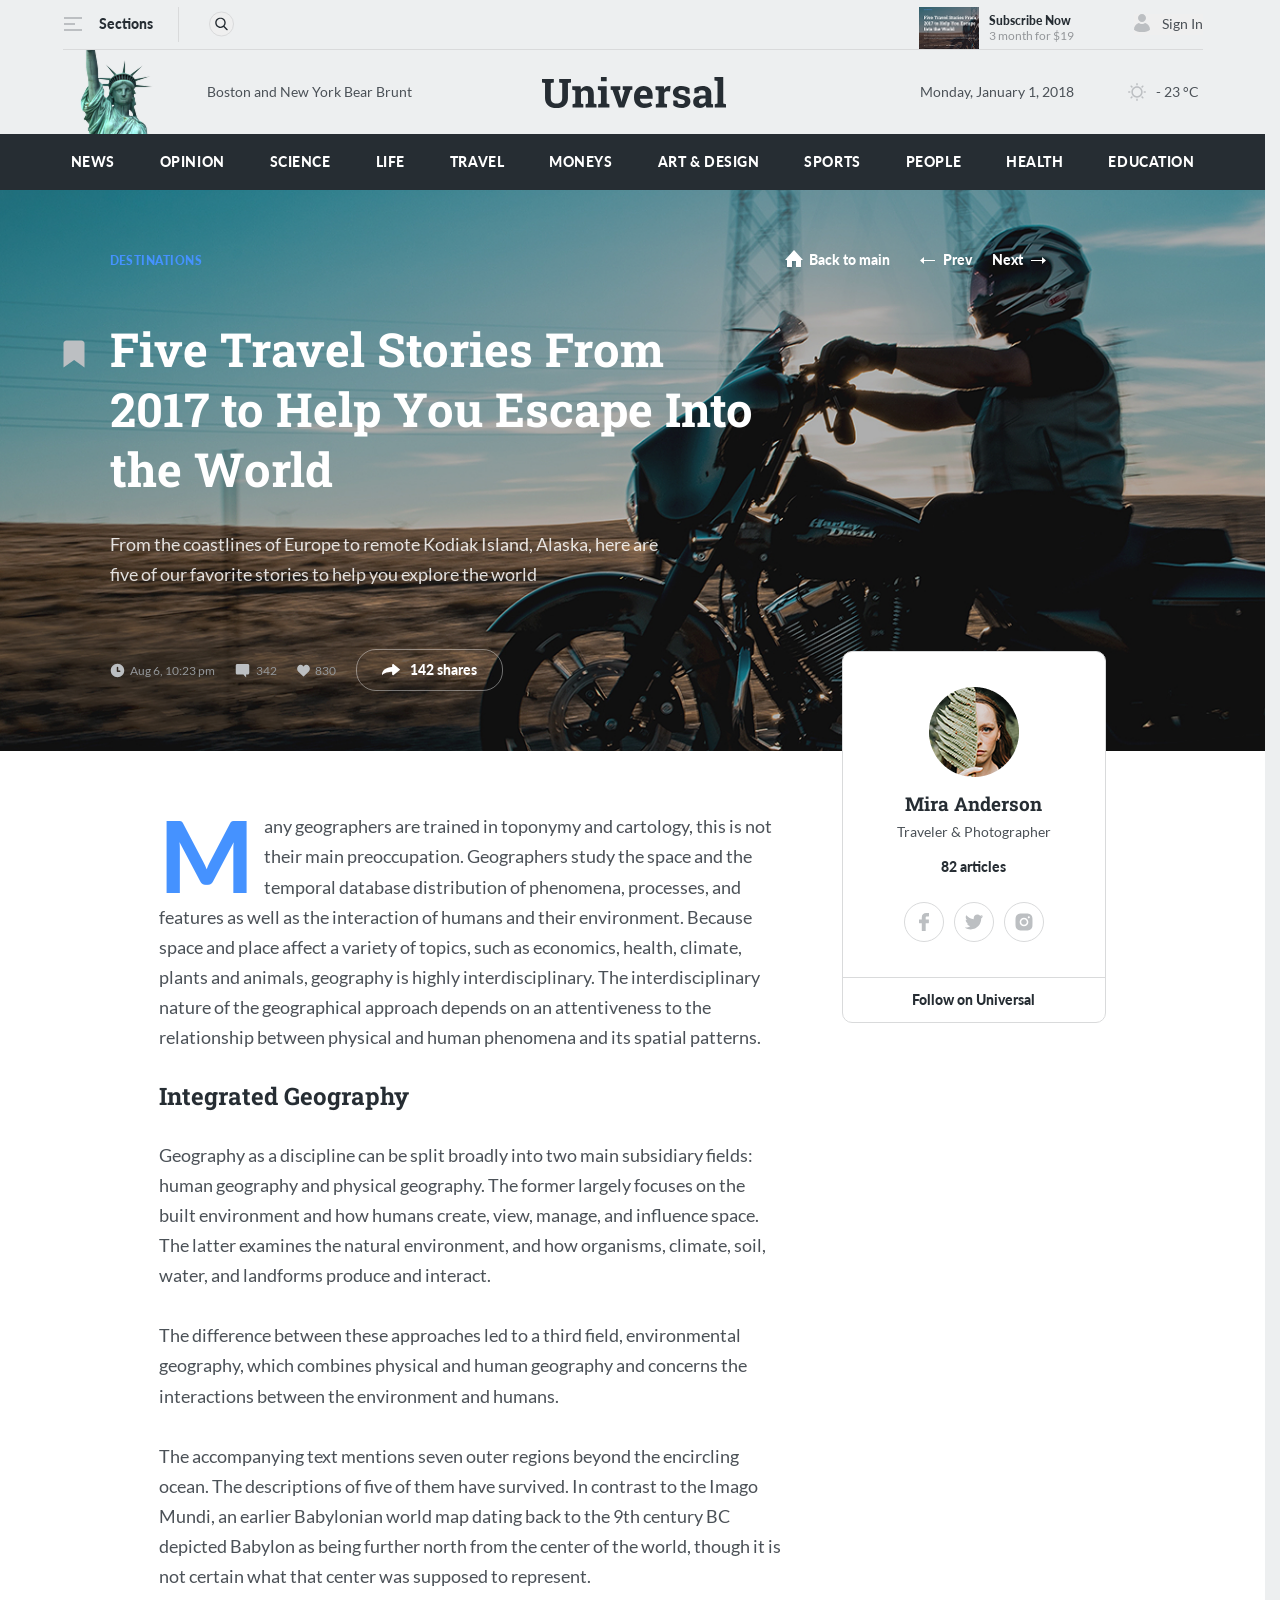
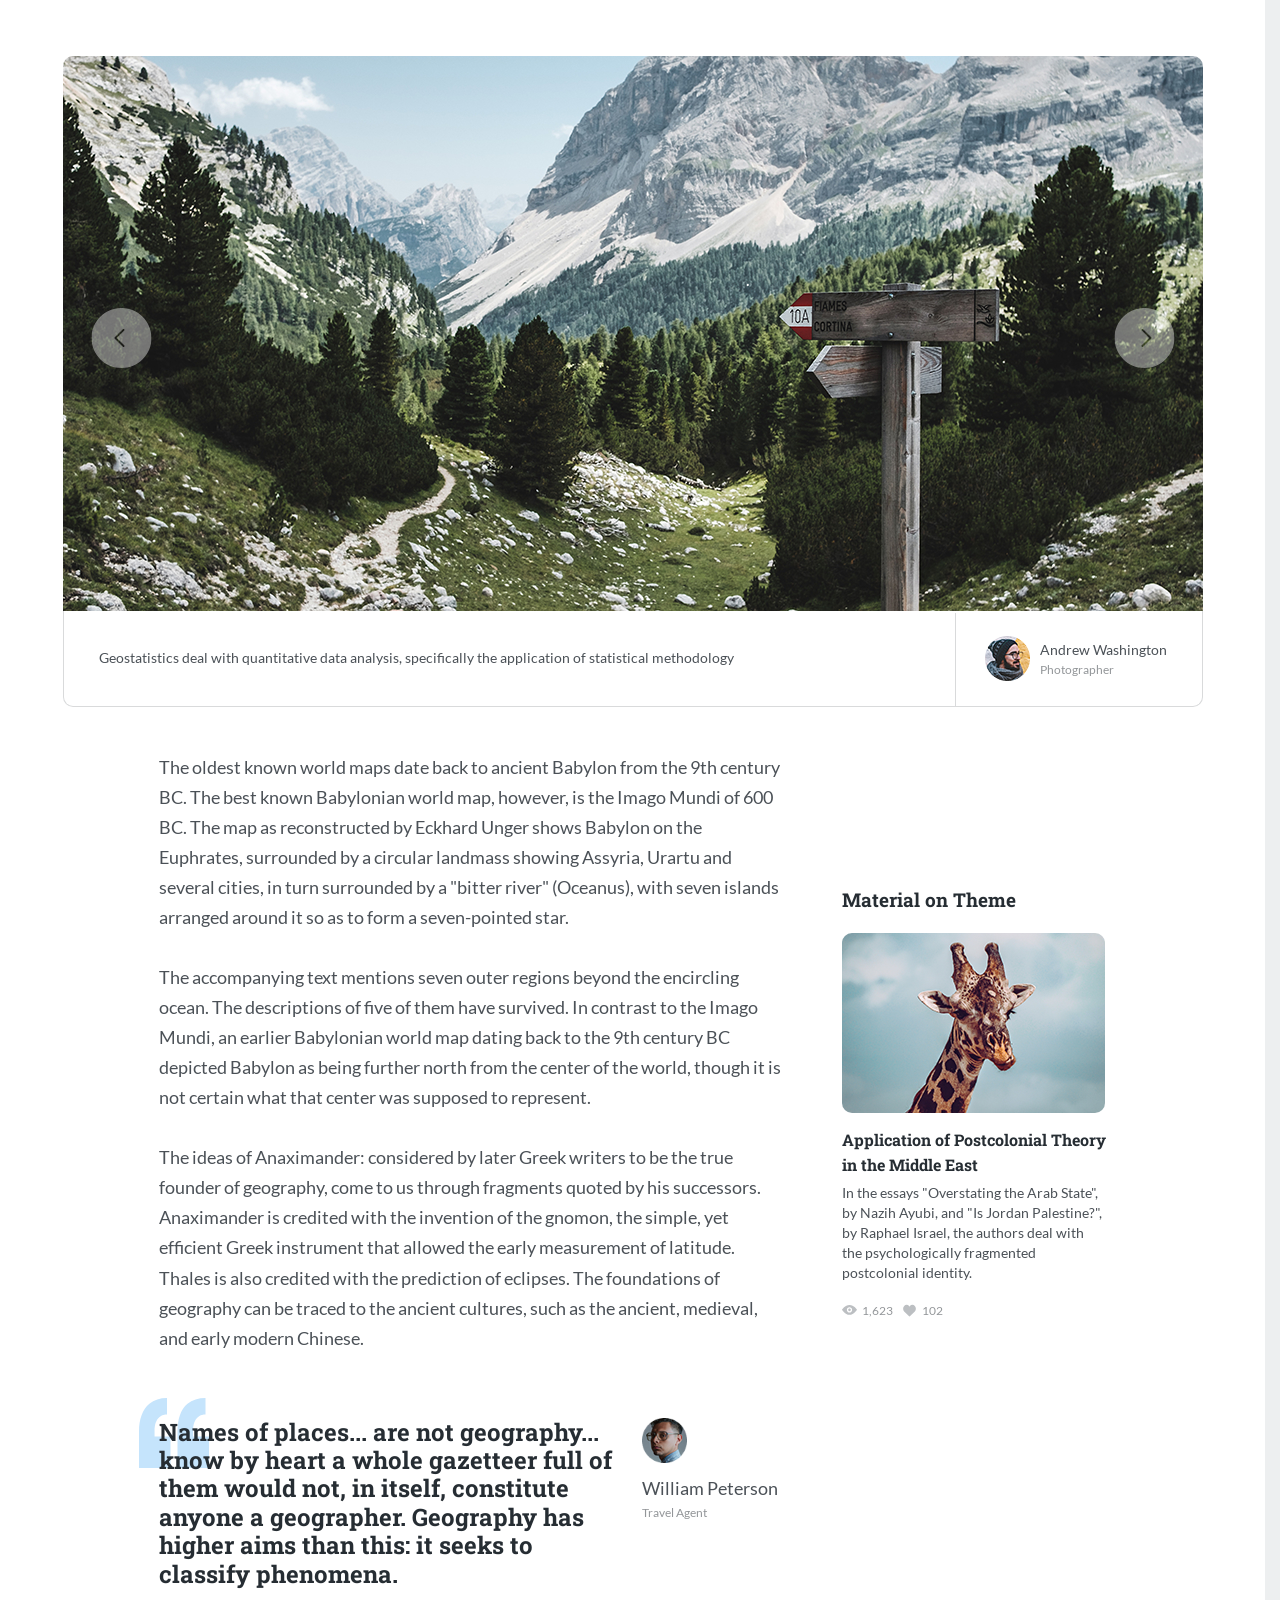
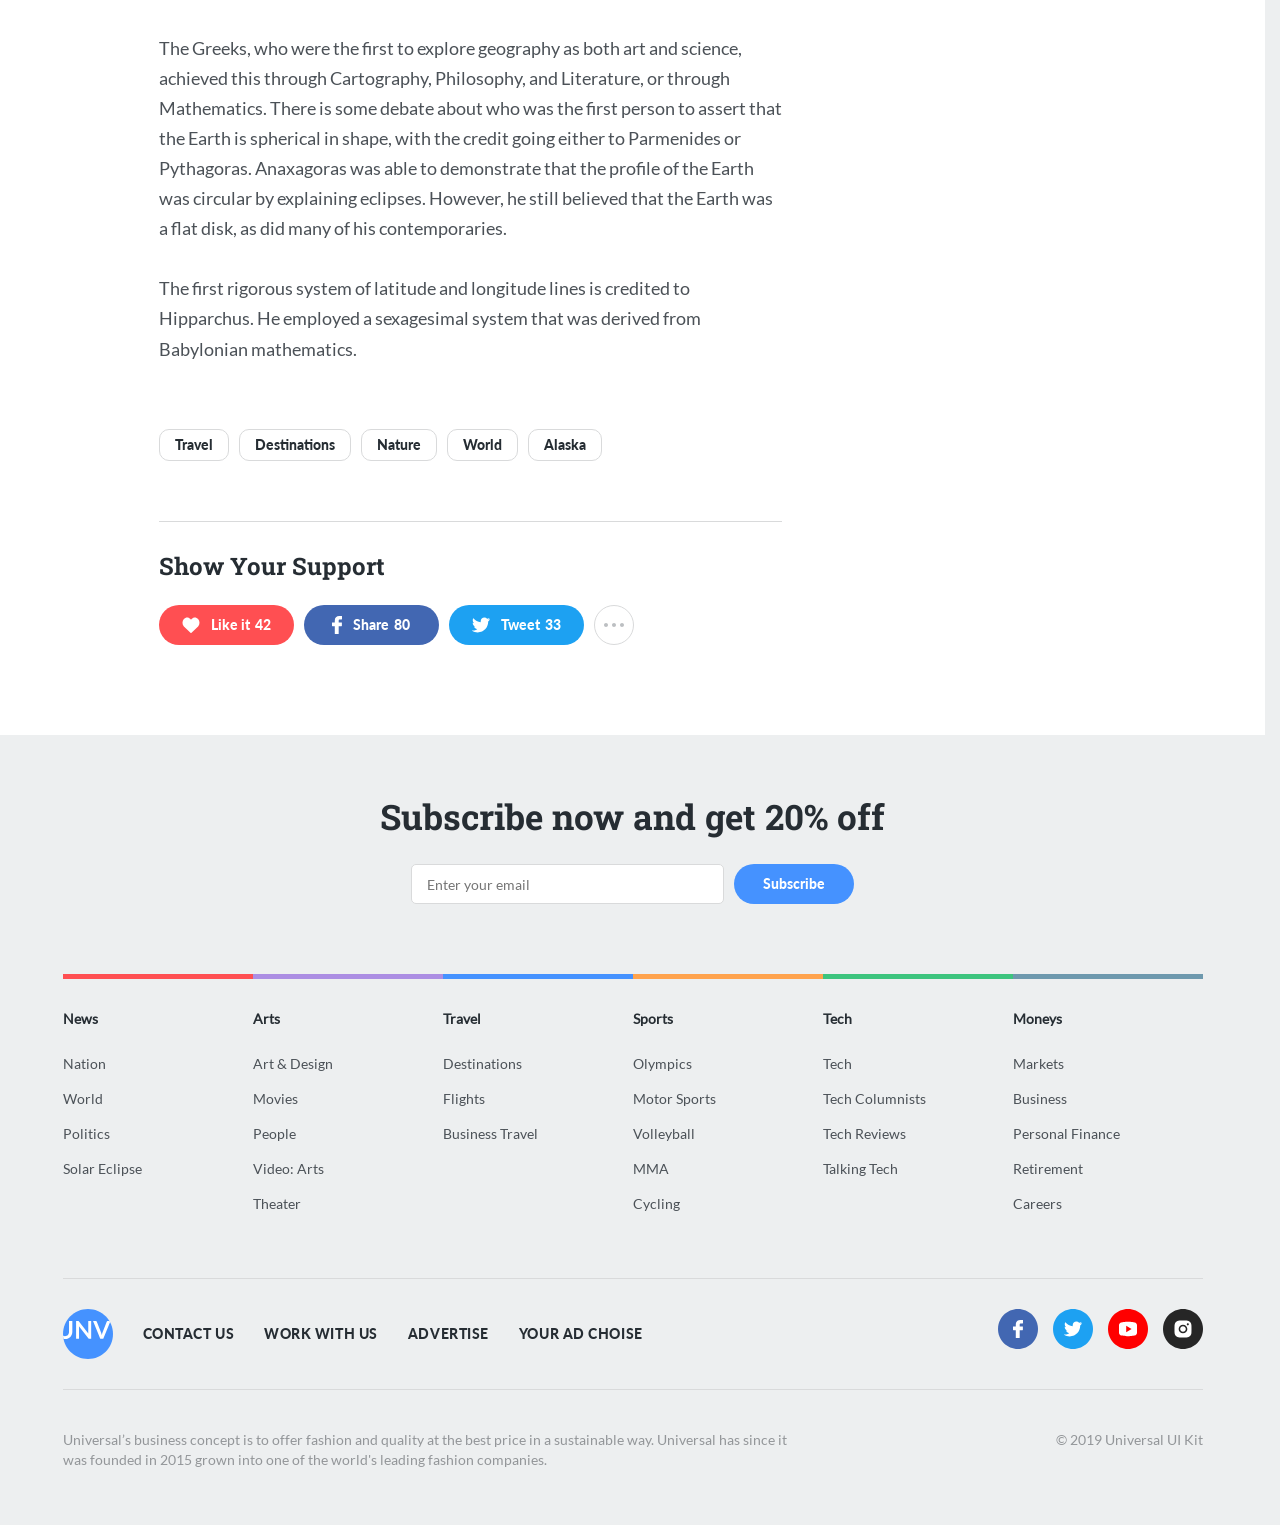
==== travel.html @ 687b6155 "SCSS development of the feature/travel-articles section" ====
<!DOCTYPE html>
<html lang="en">
<head>
    <meta charset="UTF-8">
    <meta name="viewport" content="width=device-width, initial-scale=1.0">
    <meta http-equiv="X-UA-Compatible" content="ie=edge">
    <title>Universal | Travel</title>
    <link rel="stylesheet" href="./css/main.css">
    <link rel="stylesheet" href="https://cdn.jsdelivr.net/npm/swiper@11/swiper-bundle.min.css"/>
    <script src="/js/main.js" type="module" defer></script>
    <script src="https://cdn.jsdelivr.net/npm/swiper@11/swiper-bundle.min.js"></script>
</head>
<body>
    <header class="header" data-js-header>
        <div class="header__inner container">
            <div class="header__top header-top">
                <div class="header-top__navigation">
                    <div class="header-top__overlay" data-js-header-overlay>
                        <nav class="header-top__menu">
                            <ul class="header-top__menu-list">
                                <li class="header-top__menu-item">
                                    <a class="header-top__menu-link" href="/">
                                        Пункт меню №1
                                    </a>
                                </li>
                                <li class="header-top__menu-item">
                                    <a class="header-top__menu-link" href="/">
                                        Пункт меню №2
                                    </a>
                                </li>
                                <li class="header-top__menu-item">
                                    <a class="header-top__menu-link" href="/">
                                        Пункт меню №3
                                    </a>
                                </li>
                                <li class="header-top__menu-item">
                                    <a class="header-top__menu-link" href="/">
                                        Пункт меню №4
                                    </a>
                                </li>
                            </ul>
                        </nav>
                    </div>
                    <div class="header-top__burger-button-box">
                        <div class="header-top__burger-button burger-button" type="button" aria-label="Open menu" title="Open menu" data-js-header-burger-button>
                            <span class="burger-button__line"></span>
                            <span class="burger-button__line"></span>
                            <span class="burger-button__line"></span>
                        </div>
                        <span class="header-top__burger-button-text">Sections</span>
                    </div>
                    <form class="header-top__form form-search">
                        <div class="form-search__body">
                            <button class="form-search__button" type="submit" aria-label="Open search" title="Open search">
                                <svg width="18" height="18" viewBox="0 0 18 18" fill="none" xmlns="http://www.w3.org/2000/svg">
                                    <path fill-rule="evenodd" clip-rule="evenodd" d="M17.4354 16.3951L13.146 11.9395C14.2489 10.6301 14.8532 8.98262 14.8532 7.26749C14.8532 3.26026 11.5888 0 7.57659 0C3.56433 0 0.299988 3.26026 0.299988 7.26749C0.299988 11.2747 3.56433 14.535 7.57659 14.535C9.08284 14.535 10.5182 14.0812 11.7454 13.2199L16.0674 17.7093C16.2481 17.8967 16.4911 18 16.7514 18C16.9979 18 17.2317 17.9062 17.4092 17.7355C17.7863 17.3731 17.7983 16.7721 17.4354 16.3951ZM7.57659 1.89587C10.5423 1.89587 12.9549 4.30552 12.9549 7.26749C12.9549 10.2295 10.5423 12.6391 7.57659 12.6391C4.6109 12.6391 2.19823 10.2295 2.19823 7.26749C2.19823 4.30552 4.6109 1.89587 7.57659 1.89587Z" fill="#BCBFC2"/>
                                </svg>
                            </button>
                            <div class="form-search__cell">
                                <label class="form-search__label visually-hidden" for="search">Search</label>
                                <input class="form-search__input" id="search" type="text" placeholder="Search">
                            </div>
                        </div>
                    </form>
                </div>
                <div class="header-top__entry">
                    <a class="header-top__stories-link stories-link" href="/">
                        <img 
                            class="stories-link__image" 
                            src="/img/header/header-bg-mini.jpg" 
                            alt="Five Travel Stories From 2017 to Help You Escape Into the World"
                            width="60" height="41"
                            loading="lazy"
                        >
                        <div class="stories-link__text">
                            <p class="stories-link__subscribe">Subscribe Now</p>
                            <p class="stories-link__price">3 month for $19</p>
                        </div>
                    </a>
                    <button class="header-top__login" type="button">
                        <svg width="16" height="18" viewBox="0 0 16 18" fill="none" xmlns="http://www.w3.org/2000/svg">
                            <path fill-rule="evenodd" clip-rule="evenodd" d="M16 15.6316C14.3675 17.2105 11.7008 18 8 18C4.29917 18 1.63251 17.2105 0 15.6316C0 12.3481 1.90591 9.98316 4.70588 9C5.60059 9.41686 6.59455 10 8 10C9.40545 10 10.3311 9.39256 11.2941 9C14.0575 9.99655 16 12.3748 16 15.6316ZM8 8C5.79086 8 4 6.20914 4 4C4 1.79086 5.79086 0 8 0C10.2091 0 12 1.79086 12 4C12 6.20914 10.2091 8 8 8Z" fill="#BCBFC2"/>
                        </svg>
                        Sign In
                    </button>
                </div>
            </div>
            <div class="header__bottom header-bottom" data-js-header-bottom>
                <img class="header-bottom__image" src="/img/header/header-bg-bottom.jpg" alt="Statue of Liberty" width="100" height="84" loading="lazy">
                <div class="header-bottom__logo">
                    <p class="header-bottom__logo-text">Boston and New York Bear Brunt</p>
                    <svg width="184" height="31" viewBox="0 0 184 31" fill="none" xmlns="http://www.w3.org/2000/svg">
                        <path d="M11.8311 2.03922V5.4902L8.77031 6.07843V20.9804C8.77031 22.8627 9.2739 24.2745 10.2811 25.2157C11.3013 26.1438 12.6944 26.6078 14.4602 26.6078C16.2522 26.6078 17.6583 26.1438 18.6786 25.2157C19.6989 24.2876 20.209 22.8758 20.209 20.9804V6.07843L17.1678 5.4902V2.03922H28.9989V5.4902L25.9382 6.07843V20.9804C25.9382 24.183 24.8787 26.6536 22.7597 28.3922C20.6537 30.1307 17.8873 31 14.4602 31C11.0463 31 8.28634 30.1307 6.18042 28.3922C4.08758 26.6536 3.04116 24.183 3.04116 20.9804V6.07843L0 5.4902V2.03922H11.8311Z" fill="#262D33"/>
                        <path d="M30.5293 27.1569L33.2762 26.5686V13.4118L30.235 12.8235V9.37255H38.6129L38.868 12.4118C39.5743 11.3268 40.4442 10.4837 41.4775 9.88235C42.5108 9.28105 43.6684 8.98039 44.9503 8.98039C47.0955 8.98039 48.7697 9.65359 49.9731 11C51.1765 12.3464 51.7782 14.4575 51.7782 17.3333V26.5686L54.5251 27.1569V30.5882H43.5769V27.1569L46.0294 26.5686V17.3529C46.0294 15.9281 45.7417 14.9216 45.1661 14.3333C44.5906 13.732 43.7208 13.4314 42.5566 13.4314C41.798 13.4314 41.1178 13.5882 40.5161 13.902C39.9144 14.2026 39.4108 14.634 39.0053 15.1961V26.5686L41.3205 27.1569V30.5882H30.5293V27.1569Z" fill="#262D33"/>
                        <path d="M56.1732 27.1569L58.9396 26.5686V13.4118L55.8789 12.8235V9.37255H64.6688V26.5686L67.4157 27.1569V30.5882H56.1732V27.1569ZM64.6688 4.29412H58.9396V0H64.6688V4.29412Z" fill="#262D33"/>
                        <path d="M78.305 12.8235L76.3037 13.1961L79.1094 22.6863L79.4822 24.6863H79.5999L80.0119 22.6863L82.7784 13.2157L80.7379 12.8235V9.37255H90.3715V12.8235L88.5272 13.1176L82.2683 30.5882H76.7942L70.5157 13.1176L68.6714 12.8235V9.37255H78.305V12.8235Z" fill="#262D33"/>
                        <path d="M102.105 31C99.0437 31 96.5977 30.0196 94.7665 28.0588C92.9352 26.098 92.0196 23.6078 92.0196 20.5882V19.8039C92.0196 16.6536 92.8829 14.0588 94.6095 12.0196C96.3492 9.98039 98.6775 8.96732 101.594 8.98039C104.459 8.98039 106.683 9.84314 108.265 11.5686C109.848 13.2941 110.639 15.6275 110.639 18.5686V21.6863H97.9646L97.9254 21.8039C98.03 23.2026 98.4944 24.3529 99.3184 25.2549C100.156 26.1569 101.287 26.6078 102.713 26.6078C103.982 26.6078 105.034 26.4837 105.872 26.2353C106.709 25.9739 107.624 25.5686 108.618 25.0196L110.168 28.549C109.292 29.2418 108.154 29.8235 106.755 30.2941C105.368 30.7647 103.818 31 102.105 31ZM101.594 13.3922C100.535 13.3922 99.6977 13.7974 99.083 14.6078C98.4682 15.4183 98.0889 16.4837 97.945 17.8039L98.0038 17.902H105.028V17.3922C105.028 16.1765 104.74 15.2092 104.165 14.4902C103.602 13.7582 102.745 13.3922 101.594 13.3922Z" fill="#262D33"/>
                        <path d="M113.798 27.1569L116.545 26.5686V13.4118L113.504 12.8235V9.37255H121.882L122.137 12.4706C122.634 11.3726 123.275 10.5163 124.06 9.90196C124.845 9.28758 125.754 8.98039 126.787 8.98039C127.088 8.98039 127.402 9.00654 127.729 9.05882C128.069 9.09804 128.35 9.15033 128.572 9.21569L127.964 14.4314L125.61 14.3726C124.773 14.3726 124.079 14.5359 123.53 14.8627C122.981 15.1895 122.562 15.6536 122.274 16.2549V26.5686L125.021 27.1569V30.5882H113.798V27.1569Z" fill="#262D33"/>
                        <path d="M147.604 16.6667H143.759L143.15 14.0196C142.758 13.7059 142.261 13.4444 141.659 13.2353C141.071 13.0261 140.417 12.9216 139.697 12.9216C138.69 12.9216 137.892 13.1503 137.303 13.6078C136.715 14.0523 136.421 14.6144 136.421 15.2941C136.421 15.9346 136.702 16.4706 137.264 16.902C137.827 17.3203 138.952 17.6928 140.639 18.0196C143.268 18.5425 145.217 19.3137 146.486 20.3333C147.755 21.3399 148.389 22.732 148.389 24.5098C148.389 26.4183 147.565 27.9804 145.917 29.1961C144.282 30.3987 142.124 31 139.442 31C137.807 31 136.303 30.7647 134.929 30.2941C133.569 29.8105 132.359 29.1242 131.3 28.2353L131.241 23.4706H135.243L136.028 26.2353C136.368 26.5229 136.833 26.7386 137.421 26.8824C138.01 27.0131 138.625 27.0784 139.266 27.0784C140.43 27.0784 141.313 26.8693 141.914 26.451C142.529 26.0327 142.836 25.4641 142.836 24.7451C142.836 24.1176 142.529 23.5752 141.914 23.1176C141.299 22.6601 140.168 22.2549 138.52 21.902C136.022 21.3922 134.132 20.6405 132.85 19.6471C131.581 18.6405 130.946 17.2745 130.946 15.549C130.946 13.7712 131.679 12.2418 133.144 10.9608C134.609 9.66667 136.695 9.01961 139.403 9.01961C141.051 9.01961 142.608 9.24183 144.073 9.68628C145.551 10.1307 146.708 10.6993 147.545 11.3922L147.604 16.6667Z" fill="#262D33"/>
                        <path d="M164.478 30.5882C164.321 30.2353 164.183 29.8758 164.066 29.5098C163.948 29.1307 163.856 28.7516 163.791 28.3726C163.111 29.1569 162.28 29.7909 161.299 30.2745C160.331 30.7582 159.219 31 157.964 31C155.884 31 154.229 30.4379 153 29.3137C151.783 28.1765 151.175 26.634 151.175 24.6863C151.175 22.6993 151.973 21.1634 153.569 20.0784C155.165 18.9935 157.506 18.451 160.593 18.451H163.516V16.3725C163.516 15.3529 163.222 14.5621 162.633 14C162.045 13.4379 161.175 13.1569 160.024 13.1569C159.37 13.1569 158.788 13.2353 158.278 13.3922C157.768 13.5359 157.356 13.7124 157.042 13.9216L156.669 16.1961H152.352L152.372 11.4902C153.418 10.7843 154.615 10.1895 155.962 9.70588C157.323 9.22222 158.801 8.98039 160.397 8.98039C163.026 8.98039 165.158 9.62745 166.793 10.9216C168.441 12.2026 169.265 14.0327 169.265 16.4118V25.1765C169.265 25.5033 169.265 25.8105 169.265 26.098C169.278 26.3856 169.304 26.6601 169.344 26.9216L171.09 27.1569V30.5882H164.478ZM159.514 26.7647C160.377 26.7647 161.162 26.5817 161.868 26.2157C162.575 25.8366 163.124 25.366 163.516 24.8039V21.5686H160.593C159.376 21.5686 158.454 21.8562 157.826 22.4314C157.199 22.9935 156.885 23.6732 156.885 24.4706C156.885 25.1895 157.114 25.7516 157.571 26.1569C158.042 26.5621 158.69 26.7647 159.514 26.7647Z" fill="#262D33"/>
                        <path d="M172.444 3.45098V0H181.234V26.5686L184 27.1569V30.5882H172.738V27.1569L175.504 26.5686V4.03922L172.444 3.45098Z" fill="#262D33"/>
                    </svg>
                </div>
                <div class="header-bottom__meteo">
                    <p class="header-bottom__meteo-date">Monday, January 1, 2018</p>
                    <div class="header-bottom__meteo-temp">
                        <svg width="18" height="18" viewBox="0 0 18 18" fill="none" xmlns="http://www.w3.org/2000/svg">
                            <path fill-rule="evenodd" clip-rule="evenodd" d="M9 15.4763C9.4151 15.4763 9.74939 15.8106 9.74939 16.2257V17.2506C9.74939 17.6657 9.4151 18 9 18C8.5849 18 8.25061 17.6657 8.25061 17.2506V16.2257C8.25061 15.8106 8.5849 15.4763 9 15.4763ZM9 2.52367C8.5849 2.52367 8.25061 2.18939 8.25061 1.77429V0.749388C8.25061 0.334286 8.5849 0 9 0C9.4151 0 9.74939 0.334286 9.74939 0.749388V1.77429C9.74939 2.18939 9.4151 2.52367 9 2.52367ZM17.2506 8.25061C17.6657 8.25061 18 8.5849 18 9C18 9.4151 17.6657 9.74939 17.2506 9.74939H16.2257C15.8106 9.74939 15.4763 9.4151 15.4763 9C15.4763 8.5849 15.8106 8.25061 16.2257 8.25061H17.2506ZM1.77429 8.25061C2.18939 8.25061 2.52367 8.5849 2.52367 9C2.52367 9.4151 2.18939 9.74939 1.77429 9.74939H0.749388C0.334286 9.74939 0 9.4151 0 9C0 8.5849 0.334286 8.25061 0.749388 8.25061H1.77429ZM14.6388 4.42286C14.3449 4.71306 13.871 4.71673 13.5771 4.42286C13.2833 4.12898 13.2833 3.6551 13.5771 3.36122L14.3008 2.63755C14.5947 2.34367 15.0686 2.34367 15.3624 2.63755C15.6563 2.93143 15.6563 3.40531 15.3624 3.69918L14.6388 4.42286ZM3.36122 13.5771C3.6551 13.2869 4.12898 13.2833 4.42286 13.5771C4.71673 13.871 4.71673 14.3449 4.42286 14.6388L3.69918 15.3624C3.40531 15.6563 2.93143 15.6563 2.63755 15.3624C2.34367 15.0686 2.34367 14.5947 2.63755 14.3008L3.36122 13.5771ZM14.6388 13.5771L15.3624 14.3008C15.6563 14.5947 15.6563 15.0686 15.3624 15.3624C15.0686 15.6563 14.5947 15.6563 14.3008 15.3624L13.5771 14.6388C13.2833 14.3449 13.2833 13.871 13.5771 13.5771C13.871 13.2833 14.3449 13.2833 14.6388 13.5771ZM3.36122 4.42286L2.63755 3.69918C2.34367 3.40531 2.34367 2.93143 2.63755 2.63755C2.93143 2.34367 3.40531 2.34367 3.69918 2.63755L4.42286 3.36122C4.71673 3.6551 4.71673 4.12898 4.42286 4.42286C4.12898 4.71673 3.6551 4.71673 3.36122 4.42286ZM9 3.36122C12.1078 3.36122 14.6388 5.89224 14.6388 9C14.6388 12.1114 12.1078 14.6388 9 14.6388C5.88857 14.6388 3.36122 12.1078 3.36122 9C3.36122 5.88857 5.89224 3.36122 9 3.36122ZM9 13.1363C11.2812 13.1363 13.1363 11.2812 13.1363 9C13.1363 6.71878 11.2812 4.86367 9 4.86367C6.71878 4.86367 4.86367 6.71878 4.86367 9C4.86367 11.2812 6.71878 13.1363 9 13.1363Z" fill="#BCBFC2"/>
                        </svg>
                        <p class="header-bottom__meteo-temp-text">- 23 °C</p>
                    </div>
                </div>
            </div>
        </div>
    </header>

    <main>
        <section class="top" aria-labelledby="top-title">
            <div class="top__inner">
                <div class="top__categories hero-categories hero-categories--top">
                    <ul class="hero-categories__list">
                        <li class="hero-categories__item">
                            <a class="hero-categories__link" href="/">
                                News
                            </a>
                        </li>
                        <li class="hero-categories__item">
                            <a class="hero-categories__link" href="/">
                                Opinion
                            </a>
                        </li>
                        <li class="hero-categories__item">
                            <a class="hero-categories__link" href="/">
                                Science
                            </a>
                        </li>
                        <li class="hero-categories__item">
                            <a class="hero-categories__link" href="/">
                                Life
                            </a>
                        </li>
                        <li class="hero-categories__item">
                            <a class="hero-categories__link" href="./travel.html">
                                Travel
                            </a>
                        </li>
                        <li class="hero-categories__item">
                            <a class="hero-categories__link" href="/">
                                Moneys
                            </a>
                        </li>
                        <li class="hero-categories__item">
                            <a class="hero-categories__link" href="/">
                                Art & Design
                            </a>
                        </li>
                        <li class="hero-categories__item">
                            <a class="hero-categories__link" href="/">
                                Sports
                            </a>
                        </li>
                        <li class="hero-categories__item">
                            <a class="hero-categories__link" href="/">
                                People
                            </a>
                        </li>
                        <li class="hero-categories__item">
                            <a class="hero-categories__link" href="/">
                                Health
                            </a>
                        </li>
                        <li class="hero-categories__item">
                            <a class="hero-categories__link" href="/">
                                Education
                            </a>
                        </li>
                    </ul>
                </div>
                <div class="top__body">
                    <div class="swiper swiper-top">
                        <div class="swiper-wrapper swiper-wrapper-top">
                            <div class="swiper-slide swiper-slide-top">
                                <img class="swiper-slide-top__image" src="./img/top/top-bg.jpg" alt="" width="1366" height="590" loading="lazy">
                                <div class="swiper-slide-top__body container">
                                    <div class="swiper-slide-top__bookmark">
                                        <svg width="22" height="28" viewBox="0 0 22 28" fill="none" xmlns="http://www.w3.org/2000/svg" data-js-bookmark>
                                            <path fill-rule="evenodd" clip-rule="evenodd" d="M3.5 0.5H18.5C20.1569 0.5 21.5 1.84315 21.5 3.5V27.5L11.1424 20L0.5 27.5V3.5C0.5 1.84315 1.84315 0.5 3.5 0.5Z" fill="white"/>
                                        </svg>
                                    </div>
                                    <div class="swiper-slide-top__content">
                                        <span class="swiper-slide-top__subtitle subtitle-base">Destinations</span>
                                        <h1 class="swiper-slide-top__title" id="top-title">Five Travel Stories From 2017 to Help You Escape Into the World</h1>
                                        <div class="swiper-slide-top__description">
                                            <p>
                                               From the coastlines of Europe to remote Kodiak Island, Alaska, here are five of our favorite stories to help you explore the world 
                                            </p>
                                        </div>
                                        <div class="swiper-slide-top__active">
                                            <div class="blog-actions">
                                                <ul class="blog-actions__list blog-actions__list--top">
                                                    <li class="blog-actions__item">
                                                        <button class="blog-actions__button blog-actions__button--color-base" type="button" aria-label="Discuss" title="Discuss">
                                                            <span class="blog-actions__icon-wrapper">
                                                                <svg width="15" height="15" viewBox="0 0 15 15" fill="none" xmlns="http://www.w3.org/2000/svg">
                                                                    <path fill-rule="evenodd" clip-rule="evenodd" d="M7.5 14.25C3.77208 14.25 0.75 11.2279 0.75 7.5C0.75 3.77208 3.77208 0.75 7.5 0.75C11.2279 0.75 14.25 3.77208 14.25 7.5C14.25 11.2279 11.2279 14.25 7.5 14.25ZM8.25 7.5V4.5C8.25 4.08579 7.91421 3.75 7.5 3.75C7.08579 3.75 6.75 4.08579 6.75 4.5V8.25C6.75 8.66421 7.08579 9 7.5 9H9.75C10.1642 9 10.5 8.66421 10.5 8.25C10.5 7.83579 10.1642 7.5 9.75 7.5H8.25Z" fill="white"/>
                                                                </svg>
                                                            </span>
                                                            <span class="blog-actions__text">Aug 6, 10:23 pm</span>
                                                        </button>
                                                    </li>
                                                    <li class="blog-actions__item">
                                                        <button class="blog-actions__button blog-actions__button--color-base" type="button" aria-label="Discuss" title="Discuss">
                                                            <span class="blog-actions__icon-wrapper">
                                                                <svg width="15" height="15" viewBox="0 0 15 14" fill="none" xmlns="http://www.w3.org/2000/svg">
                                                                    <path fill-rule="evenodd" clip-rule="evenodd" d="M11.1346 10.9998V13.9998L8.36064 10.9998H2.25C1.42157 10.9998 0.75 10.3282 0.75 9.49976V1.99976C0.75 1.17133 1.42157 0.499756 2.25 0.499756H12.75C13.5784 0.499756 14.25 1.17133 14.25 1.99976V9.49976C14.25 10.3282 13.5784 10.9998 12.75 10.9998H11.1346Z" fill="#BCBFC2"/>
                                                                </svg>
                                                            </span>
                                                            <span class="blog-actions__text">342</span>
                                                        </button>
                                                    </li>
                                                    <li class="blog-actions__item">
                                                        <button class="blog-actions__button blog-actions__button--color-base" type="button" aria-label="Dislike" title="Dislike">
                                                            <span class="blog-actions__icon-wrapper">
                                                                <svg width="13" height="13" viewBox="0 0 13 13" fill="none" xmlns="http://www.w3.org/2000/svg">
                                                                    <path fill-rule="evenodd" clip-rule="evenodd" d="M11.8391 1.96033C11.1701 1.2119 10.2807 0.800049 9.33459 0.800049C8.38831 0.800049 7.59423 1.2119 6.925 1.96033L6.49998 2.63921L6.075 1.96033C5.40597 1.2119 4.61164 0.800049 3.66557 0.800049C2.71953 0.800049 1.82982 1.2119 1.16086 1.96033C-0.220288 3.50554 -0.220288 6.01968 1.16086 7.56429L6.10991 12.3207C6.19083 12.4116 6.29157 12.4672 6.39682 12.4886C6.43211 12.4964 6.46761 12.5 6.50317 12.5C6.64318 12.5 6.78341 12.4403 6.89004 12.3207L11.8391 7.56429C13.2203 6.01968 13.2203 3.50554 11.8391 1.96033Z" fill="white"/>
                                                                </svg>
                                                            </span>
                                                            <span class="blog-actions__text">830</span>
                                                        </button>
                                                    </li>
                                                </ul>
                                            </div>
                                            <a class="swiper-slide-top__link button-slider" href="/">
                                                <svg width="18" height="12" viewBox="0 0 18 12" fill="none" xmlns="http://www.w3.org/2000/svg">
                                                    <path fill-rule="evenodd" clip-rule="evenodd" d="M17.7816 5.13237L11.665 0.202036C11.0971 -0.25578 10.125 0.131603 10.125 0.695069V2.8785C6.93568 2.98415 4.54369 3.82935 2.75243 5.27323C0 7.49188 0 10 0 11.2C2.75243 7.84 10.125 7.84 10.125 7.84V10.5205C10.125 11.084 11.1408 11.4361 11.665 11.0135L17.7816 6.08322C17.9563 5.94235 18 5.77608 18 5.6C18 5.42392 17.9563 5.27323 17.7816 5.13237Z" fill="white"/>
                                                </svg>
                                                142 shares
                                            </a>
                                        </div>
                                    </div>
                                    <div class="swiper-slide-top__home">
                                        <a class="swiper-slide-top__home-link" href="/">
                                            <svg width="18" height="17" viewBox="0 0 18 17" fill="none" xmlns="http://www.w3.org/2000/svg">
                                                <path fill-rule="evenodd" clip-rule="evenodd" d="M2 17H7V11H11V17H16V10H18L9 0L0 10H2V17Z" fill="white"/>
                                            </svg>
                                            Back to main
                                        </a>
                                        <div class="swiper-top-navigation">
                                            <div class="swiper-top-button-prev">
                                                <svg width="15" height="7" viewBox="0 0 15 7" fill="none" xmlns="http://www.w3.org/2000/svg">
                                                    <path fill-rule="evenodd" clip-rule="evenodd" d="M15 3V4H4V7L0 3.5L4 0V3H15Z" fill="white"/>
                                                </svg>
                                                Prev
                                            </div>
                                            <div class="swiper-top-button-next">
                                                Next
                                                <svg width="15" height="7" viewBox="0 0 15 7" fill="none" xmlns="http://www.w3.org/2000/svg">
                                                    <path fill-rule="evenodd" clip-rule="evenodd" d="M0 3V4H11V7L15 3.5L11 0V3H0Z" fill="white"/>
                                                </svg>                                               
                                            </div>
                                        </div>
                                    </div>
                                </div>
                            </div>
                            <div class="swiper-slide swiper-slide-top">
                                <img class="swiper-slide-top__image" src="./img/top/top-bg.jpg" alt="" width="1366" height="590" loading="lazy">
                                <div class="swiper-slide-top__body container">
                                    <div class="swiper-slide-top__bookmark">
                                        <svg width="22" height="28" viewBox="0 0 22 28" fill="none" xmlns="http://www.w3.org/2000/svg" data-js-bookmark>
                                            <path fill-rule="evenodd" clip-rule="evenodd" d="M3.5 0.5H18.5C20.1569 0.5 21.5 1.84315 21.5 3.5V27.5L11.1424 20L0.5 27.5V3.5C0.5 1.84315 1.84315 0.5 3.5 0.5Z" fill="white"/>
                                        </svg>
                                    </div>
                                    <div class="swiper-slide-top__content">
                                        <span class="swiper-slide-top__subtitle subtitle-base">Destinations</span>
                                        <h1 class="swiper-slide-top__title" id="top-title">Five Travel Stories From 2017 to Help You Escape Into the World</h1>
                                        <div class="swiper-slide-top__description">
                                            <p>
                                               From the coastlines of Europe to remote Kodiak Island, Alaska, here are five of our favorite stories to help you explore the world 
                                            </p>
                                        </div>
                                        <div class="swiper-slide-top__active">
                                            <div class="blog-actions">
                                                <ul class="blog-actions__list blog-actions__list--top">
                                                    <li class="blog-actions__item">
                                                        <button class="blog-actions__button blog-actions__button--color-base" type="button" aria-label="Discuss" title="Discuss">
                                                            <span class="blog-actions__icon-wrapper">
                                                                <svg width="15" height="15" viewBox="0 0 15 15" fill="none" xmlns="http://www.w3.org/2000/svg">
                                                                    <path fill-rule="evenodd" clip-rule="evenodd" d="M7.5 14.25C3.77208 14.25 0.75 11.2279 0.75 7.5C0.75 3.77208 3.77208 0.75 7.5 0.75C11.2279 0.75 14.25 3.77208 14.25 7.5C14.25 11.2279 11.2279 14.25 7.5 14.25ZM8.25 7.5V4.5C8.25 4.08579 7.91421 3.75 7.5 3.75C7.08579 3.75 6.75 4.08579 6.75 4.5V8.25C6.75 8.66421 7.08579 9 7.5 9H9.75C10.1642 9 10.5 8.66421 10.5 8.25C10.5 7.83579 10.1642 7.5 9.75 7.5H8.25Z" fill="white"/>
                                                                </svg>
                                                            </span>
                                                            <span class="blog-actions__text">Aug 6, 10:23 pm</span>
                                                        </button>
                                                    </li>
                                                    <li class="blog-actions__item">
                                                        <button class="blog-actions__button blog-actions__button--color-base" type="button" aria-label="Discuss" title="Discuss">
                                                            <span class="blog-actions__icon-wrapper">
                                                                <svg width="15" height="15" viewBox="0 0 15 14" fill="none" xmlns="http://www.w3.org/2000/svg">
                                                                    <path fill-rule="evenodd" clip-rule="evenodd" d="M11.1346 10.9998V13.9998L8.36064 10.9998H2.25C1.42157 10.9998 0.75 10.3282 0.75 9.49976V1.99976C0.75 1.17133 1.42157 0.499756 2.25 0.499756H12.75C13.5784 0.499756 14.25 1.17133 14.25 1.99976V9.49976C14.25 10.3282 13.5784 10.9998 12.75 10.9998H11.1346Z" fill="#BCBFC2"/>
                                                                </svg>
                                                            </span>
                                                            <span class="blog-actions__text">342</span>
                                                        </button>
                                                    </li>
                                                    <li class="blog-actions__item">
                                                        <button class="blog-actions__button blog-actions__button--color-base" type="button" aria-label="Dislike" title="Dislike">
                                                            <span class="blog-actions__icon-wrapper">
                                                                <svg width="13" height="13" viewBox="0 0 13 13" fill="none" xmlns="http://www.w3.org/2000/svg">
                                                                    <path fill-rule="evenodd" clip-rule="evenodd" d="M11.8391 1.96033C11.1701 1.2119 10.2807 0.800049 9.33459 0.800049C8.38831 0.800049 7.59423 1.2119 6.925 1.96033L6.49998 2.63921L6.075 1.96033C5.40597 1.2119 4.61164 0.800049 3.66557 0.800049C2.71953 0.800049 1.82982 1.2119 1.16086 1.96033C-0.220288 3.50554 -0.220288 6.01968 1.16086 7.56429L6.10991 12.3207C6.19083 12.4116 6.29157 12.4672 6.39682 12.4886C6.43211 12.4964 6.46761 12.5 6.50317 12.5C6.64318 12.5 6.78341 12.4403 6.89004 12.3207L11.8391 7.56429C13.2203 6.01968 13.2203 3.50554 11.8391 1.96033Z" fill="white"/>
                                                                </svg>
                                                            </span>
                                                            <span class="blog-actions__text">830</span>
                                                        </button>
                                                    </li>
                                                </ul>
                                            </div>
                                            <a class="swiper-slide-top__link button-slider" href="/">
                                                <svg width="18" height="12" viewBox="0 0 18 12" fill="none" xmlns="http://www.w3.org/2000/svg">
                                                    <path fill-rule="evenodd" clip-rule="evenodd" d="M17.7816 5.13237L11.665 0.202036C11.0971 -0.25578 10.125 0.131603 10.125 0.695069V2.8785C6.93568 2.98415 4.54369 3.82935 2.75243 5.27323C0 7.49188 0 10 0 11.2C2.75243 7.84 10.125 7.84 10.125 7.84V10.5205C10.125 11.084 11.1408 11.4361 11.665 11.0135L17.7816 6.08322C17.9563 5.94235 18 5.77608 18 5.6C18 5.42392 17.9563 5.27323 17.7816 5.13237Z" fill="white"/>
                                                </svg>
                                                142 shares
                                            </a>
                                        </div>
                                    </div>
                                    <div class="swiper-slide-top__home">
                                        <a class="swiper-slide-top__home-link" href="/">
                                            <svg width="18" height="17" viewBox="0 0 18 17" fill="none" xmlns="http://www.w3.org/2000/svg">
                                                <path fill-rule="evenodd" clip-rule="evenodd" d="M2 17H7V11H11V17H16V10H18L9 0L0 10H2V17Z" fill="white"/>
                                            </svg>
                                            Back to main
                                        </a>
                                        <div class="swiper-top-navigation">
                                            <div class="swiper-top-button-prev">
                                                <svg width="15" height="7" viewBox="0 0 15 7" fill="none" xmlns="http://www.w3.org/2000/svg">
                                                    <path fill-rule="evenodd" clip-rule="evenodd" d="M15 3V4H4V7L0 3.5L4 0V3H15Z" fill="white"/>
                                                </svg>
                                                Prev
                                            </div>
                                            <div class="swiper-top-button-next">
                                                Next
                                                <svg width="15" height="7" viewBox="0 0 15 7" fill="none" xmlns="http://www.w3.org/2000/svg">
                                                    <path fill-rule="evenodd" clip-rule="evenodd" d="M0 3V4H11V7L15 3.5L11 0V3H0Z" fill="white"/>
                                                </svg>  
                                            </div>
                                        </div>                                        
                                    </div>
                                </div>
                            </div>
                        </div>

                    </div>
                </div>
            </div>
        </section>
        <section class="articles">
            <div class="articles__inner container">
                <div class="articles__geograph articles-geograph">
                    <article class="articles-geograph__text">
                        <p class="articles-geograph__drop-cap">
                            Many geographers are trained in toponymy and cartology, this is not their main preoccupation. Geographers study the space and the temporal database distribution of phenomena, processes, and features as well as the interaction of humans and their environment. Because space and place affect a variety of topics, such as economics, health, climate, plants and animals, geography is highly interdisciplinary. The interdisciplinary nature of the geographical approach depends on an attentiveness to the relationship between physical and human phenomena and its spatial patterns.
                        </p>
                        <h3 class="articles-geograph__title h3">Integrated Geography</h3>
                        <p>
                            Geography as a discipline can be split broadly into two main subsidiary fields: human geography and physical geography. The former largely focuses on the built environment and how humans create, view, manage, and influence space. The latter examines the natural environment, and how organisms, climate, soil, water, and landforms produce and interact.
                        </p>
                        <p>
                            The difference between these approaches led to a third field, environmental geography, which combines physical and human geography and concerns the interactions between the environment and humans.
                        </p>
                        <p>
                            The accompanying text mentions seven outer regions beyond the encircling ocean. The descriptions of five of them have survived. In contrast to the Imago Mundi, an earlier Babylonian world map dating back to the 9th century BC depicted Babylon as being further north from the center of the world, though it is not certain what that center was supposed to represent.
                        </p>
                    </article>
                    <div class="articles-geograph__author author-card">
                        <div class="author-card__content">
                            <img class="author-card__image" src="./img/person/6.png" alt="">
                            <div class="author-card__text">
                                <h4 class="author-card__name h4">Mira Anderson</h4>
                                <span class="author-card__department">Traveler & Photographer</span>
                            </div>
                            <span class="author-card__art">82 articles</span>
                            <div class="author-card__soc1als">
                                <svg width="40" height="40" viewBox="0 0 40 40" fill="none" xmlns="http://www.w3.org/2000/svg">
                                    <path d="M20 0.5C30.7696 0.5 39.5 9.23045 39.5 20C39.5 30.7696 30.7696 39.5 20 39.5C9.23045 39.5 0.5 30.7696 0.5 20C0.5 9.23045 9.23045 0.5 20 0.5Z" stroke="#D9DADB"/>
                                    <path fill-rule="evenodd" clip-rule="evenodd" d="M24.6234 11.0037L22.2249 11C19.5302 11 17.7888 12.7387 17.7888 15.4298V17.4723H15.3771C15.1688 17.4723 15 17.6367 15 17.8395V20.7988C15 21.0016 15.1689 21.1658 15.3771 21.1658H17.7888V28.633C17.7888 28.8358 17.9575 29 18.1659 29H21.3124C21.5208 29 21.6896 28.8356 21.6896 28.633V21.1658H24.5093C24.7177 21.1658 24.8865 21.0016 24.8865 20.7988L24.8876 17.8395C24.8876 17.7421 24.8478 17.6489 24.7772 17.5799C24.7066 17.511 24.6103 17.4723 24.5103 17.4723H21.6896V15.7409C21.6896 14.9087 21.8933 14.4862 23.0073 14.4862L24.623 14.4857C24.8312 14.4857 25 14.3212 25 14.1186V11.3708C25 11.1683 24.8314 11.0041 24.6234 11.0037Z" fill="#BCBFC2"/>
                                </svg>
                                <svg width="40" height="40" viewBox="0 0 40 40" fill="none" xmlns="http://www.w3.org/2000/svg">
                                    <path d="M20 0.5C30.7696 0.5 39.5 9.23045 39.5 20C39.5 30.7696 30.7696 39.5 20 39.5C9.23045 39.5 0.5 30.7696 0.5 20C0.5 9.23045 9.23045 0.5 20 0.5Z" stroke="#D9DADB"/>
                                    <path fill-rule="evenodd" clip-rule="evenodd" d="M28.979 14.363C28.9532 14.3323 28.9106 14.3218 28.8743 14.3386C28.3361 14.5796 27.77 14.7528 27.1869 14.8552C27.8059 14.3851 28.2672 13.7342 28.5037 12.9877C28.5151 12.952 28.5033 12.9129 28.4744 12.8897C28.4453 12.8664 28.4049 12.8634 28.373 12.8826C27.6758 13.3 26.9206 13.5942 26.1276 13.7574C25.4248 13.0212 24.4435 12.6001 23.4278 12.6001C21.3623 12.6001 19.6821 14.2962 19.6821 16.381C19.6821 16.6331 19.7063 16.8828 19.7542 17.1253C16.8934 16.9471 14.2184 15.5607 12.3995 13.3087C12.3809 13.2857 12.3527 13.2728 12.3232 13.2758C12.2939 13.278 12.2677 13.2948 12.2529 13.3203C11.9211 13.8949 11.7458 14.5524 11.7458 15.2212C11.7458 16.3804 12.2675 17.4642 13.1559 18.1794C12.6985 18.1239 12.2518 17.9786 11.849 17.7528C11.8219 17.7374 11.7882 17.7376 11.7611 17.7534C11.734 17.769 11.7168 17.7981 11.7161 17.8297L11.7157 17.8781C11.7157 19.5429 12.8025 21.0046 14.3487 21.49C13.9415 21.5562 13.5189 21.5517 13.1036 21.4717C13.073 21.466 13.0409 21.4766 13.0199 21.5004C12.999 21.5242 12.992 21.5575 13.0016 21.5877C13.4653 23.0485 14.7535 24.0729 16.2531 24.2006C15.0022 25.1257 13.5237 25.613 11.9615 25.613C11.6737 25.613 11.3839 25.5957 11.1 25.5621C11.0594 25.5574 11.0192 25.5818 11.0052 25.621C10.9912 25.6607 11.0061 25.705 11.0412 25.7275C12.7317 26.8219 14.6864 27.4001 16.6943 27.4001C23.2619 27.4001 27.1865 22.0149 27.1865 16.8088C27.1865 16.6638 27.1837 16.5196 27.178 16.3757C27.8865 15.8526 28.4947 15.2123 28.9851 14.4711C29.007 14.438 29.0046 14.3939 28.979 14.363Z" fill="#BCBFC2"/>
                                </svg>
                                <svg width="40" height="40" viewBox="0 0 40 40" fill="none" xmlns="http://www.w3.org/2000/svg">
                                    <path d="M20 0.5C30.7696 0.5 39.5 9.23045 39.5 20C39.5 30.7696 30.7696 39.5 20 39.5C9.23045 39.5 0.5 30.7696 0.5 20C0.5 9.23045 9.23045 0.5 20 0.5Z" stroke="#D9DADB"/>
                                    <path fill-rule="evenodd" clip-rule="evenodd" d="M20 11.5C22.3085 11.5 22.5979 11.5098 23.5045 11.5512C24.4093 11.5924 25.0272 11.7361 25.5678 11.9463C26.1268 12.1634 26.6008 12.4541 27.0734 12.9266C27.5459 13.3992 27.8366 13.8732 28.0538 14.4322C28.2639 14.9728 28.4076 15.5907 28.4488 16.4955C28.4902 17.4021 28.5 17.6915 28.5 20C28.5 22.3085 28.4902 22.5979 28.4488 23.5045C28.4076 24.4093 28.2639 25.0272 28.0538 25.5678C27.8366 26.1268 27.5459 26.6008 27.0734 27.0734C26.6008 27.5459 26.1268 27.8366 25.5678 28.0538C25.0272 28.2639 24.4093 28.4076 23.5045 28.4488C22.5979 28.4902 22.3085 28.5 20 28.5C17.6915 28.5 17.4021 28.4902 16.4955 28.4488C15.5907 28.4076 14.9728 28.2639 14.4322 28.0538C13.8732 27.8366 13.3992 27.5459 12.9266 27.0734C12.4541 26.6008 12.1634 26.1268 11.9463 25.5678C11.7361 25.0272 11.5924 24.4093 11.5512 23.5045C11.5098 22.5979 11.5 22.3085 11.5 20C11.5 17.6915 11.5098 17.4021 11.5512 16.4955C11.5924 15.5907 11.7361 14.9728 11.9463 14.4322C12.1634 13.8732 12.4541 13.3992 12.9266 12.9266C13.3992 12.4541 13.8732 12.1634 14.4322 11.9463C14.9728 11.7361 15.5907 11.5924 16.4955 11.5512C17.4021 11.5098 17.6915 11.5 20 11.5ZM19.9973 22.8298C21.5616 22.8298 22.8298 21.5616 22.8298 19.9973C22.8298 18.433 21.5616 17.1649 19.9973 17.1649C18.433 17.1649 17.1649 18.433 17.1649 19.9973C17.1649 21.5616 18.433 22.8298 19.9973 22.8298ZM19.9973 15.6338C22.4072 15.6338 24.3608 17.5874 24.3608 19.9973C24.3608 22.4072 22.4072 24.3608 19.9973 24.3608C17.5874 24.3608 15.6338 22.4072 15.6338 19.9973C15.6338 17.5874 17.5874 15.6338 19.9973 15.6338ZM25.8556 15.3722C25.8556 15.946 25.3904 16.4111 24.8166 16.4111C24.2429 16.4111 23.7778 15.946 23.7778 15.3722C23.7778 14.7985 24.2429 14.3333 24.8166 14.3333C25.3904 14.3333 25.8556 14.7985 25.8556 15.3722Z" fill="#BCBFC2"/>
                                </svg>
                            </div>
                        </div>
                        <a class="author-card__link" href="/">Follow on Universal</a>
                    </div>
                </div>
                <div class="swiper swiper-articles">
                    <div class="swiper-wrapper swiper-wrapper-articles">
                        <div class="swiper-slide swiper-slide-articles">
                            <img class="swiper-slide-articles__image" src="./img/articles/articles-slider-image.jpg" alt="Mountain view" width="1140" height="555" loading="lazy">
                            <div class="swiper-slide-articles__body">
                                <div class="swiper-slide-articles__text">
                                    <p>
                                        Geostatistics deal with quantitative data analysis, specifically the application of statistical methodology
                                    </p>
                                </div>
                                <div class="swiper-slide-articles__person person">
                                    <img class="person__icon" src="./img/person/7.png" alt="" width="45" height="45" loading="lazy">
                                    <div class="person__text">
                                        <p class="person__name person__name--color-articles">Andrew Washington</p>
                                        <span class="person__department person__department--color-articles">Photographer</span>
                                    </div>
                                </div>
                            </div>
                        </div>
                        <div class="swiper-slide swiper-slide-articles">
                            <img class="swiper-slide-articles__image" src="./img/articles/articles-slider-image.jpg" alt="Mountain view" width="1140" height="555" loading="lazy">
                            <div class="swiper-slide-articles__body">
                                <div class="swiper-slide-articles__text">
                                    <p>
                                        Geostatistics deal with quantitative data analysis, specifically the application of statistical methodology
                                    </p>
                                </div>
                                <div class="swiper-slide-articles__person person">
                                    <img class="person__icon" src="./img/person/7.png" alt="" width="45" height="45" loading="lazy">
                                    <div class="person__text">
                                        <p class="person__name person__name--color-articles">Andrew Washington</p>
                                        <span class="person__department person__department--color-articles">Photographer</span>
                                    </div>
                                </div>
                            </div>
                        </div>
                    </div>
                    <div class="swiper-articles-navigation">
                        <div class="swiper-articles-button-prev">
                            <svg width="60" height="60" viewBox="0 0 60 60" fill="none" xmlns="http://www.w3.org/2000/svg">
                                <path opacity="0.4" fill-rule="evenodd" clip-rule="evenodd" d="M30 60C46.5685 60 60 46.5685 60 30C60 13.4315 46.5685 0 30 0C13.4315 0 0 13.4315 0 30C0 46.5685 13.4315 60 30 60ZM25.3052 30L32.7203 37.3779C33.0932 37.749 33.0932 38.3506 32.7203 38.7217C32.3474 39.0928 31.7429 39.0928 31.37 38.7217L23.2797 30.6719C22.9068 30.3008 22.9068 29.6992 23.2797 29.3281L31.37 21.2783C31.7429 20.9072 32.3474 20.9072 32.7203 21.2783C33.0932 21.6494 33.0932 22.251 32.7203 22.6221L25.3052 30Z" fill="white"/>
                            </svg>
                        </div>
                        <div class="swiper-articles-button-next">
                        <svg width="60" height="60" viewBox="0 0 60 60" fill="none" xmlns="http://www.w3.org/2000/svg">
                            <path opacity="0.4" fill-rule="evenodd" clip-rule="evenodd" d="M30 60C13.4315 60 0 46.5685 0 30C0 13.4315 13.4315 0 30 0C46.5685 0 60 13.4315 60 30C60 46.5685 46.5685 60 30 60ZM34.6948 30L27.2797 37.3779C26.9068 37.749 26.9068 38.3506 27.2797 38.7217C27.6526 39.0928 28.2571 39.0928 28.63 38.7217L36.7203 30.6719C37.0932 30.3008 37.0932 29.6992 36.7203 29.3281L28.63 21.2783C28.2571 20.9072 27.6526 20.9072 27.2797 21.2783C26.9068 21.6494 26.9068 22.251 27.2797 22.6221L34.6948 30Z" fill="white"/>
                        </svg>                                             
                        </div>
                    </div>

                </div>
                <div class="articles__geograph articles-geograph">
                    <article class="articles-geograph__text">
                        <p>
                            The oldest known world maps date back to ancient Babylon from the 9th century BC. The best known Babylonian world map, however, is the Imago Mundi of 600 BC. The map as reconstructed by Eckhard Unger shows Babylon on the Euphrates, surrounded by a circular landmass showing Assyria, Urartu and several cities, in turn surrounded by a "bitter river" (Oceanus), with seven islands arranged around it so as to form a seven-pointed star.
                        </p>
                        <p>
                            The accompanying text mentions seven outer regions beyond the encircling ocean. The descriptions of five of them have survived. In contrast to the Imago Mundi, an earlier Babylonian world map dating back to the 9th century BC depicted Babylon as being further north from the center of the world, though it is not certain what that center was supposed to represent.
                        </p>
                        <p>
                            The ideas of Anaximander: considered by later Greek writers to be the true founder of geography, come to us through fragments quoted by his successors. Anaximander is credited with the invention of the gnomon, the simple, yet efficient Greek instrument that allowed the early measurement of latitude. Thales is also credited with the prediction of eclipses. The foundations of geography can be traced to the ancient cultures, such as the ancient, medieval, and early modern Chinese.
                        </p>
                    </article>
                    <div class="articles-geograph__material material-card">
                        <div class="material-card__body">
                            <h4 class="material-card__title h4">Material on Theme</h4>
                            <img class="material-card__image" src="/img/articles/articles-material-image.jpg" alt="Giraffe on a blue background" width="263" height="180" loading="lazy">
                            <h5 class="material-card__subtitle h5">Application of Postcolonial Theory in the Middle East</h5>
                            <div class="material-card__description">
                                <p>
                                    In the essays "Overstating the Arab State", by Nazih Ayubi, and "Is Jordan Palestine?", by Raphael Israel, the authors deal with the psychologically fragmented postcolonial identity.
                                </p>
                            </div>
                            <div class="material-card__actions blog-actions">
                                <ul class="blog-actions__list">
                                    <li class="blog-actions__item">
                                        <button class="blog-actions__button blog-actions__button--color-base" type="button" aria-label="Discuss" title="Discuss">
                                            <span class="blog-actions__icon-wrapper">
                                                <svg width="15" height="10" viewBox="0 0 15 10" fill="none" xmlns="http://www.w3.org/2000/svg">
                                                    <path fill-rule="evenodd" clip-rule="evenodd" d="M15 4.63696C15 4.63696 12 9.75 7.5 9.75C3 9.75 0 4.63696 0 4.63696C0 4.63696 3 0 7.5 0C12 0 15 4.63696 15 4.63696ZM7.5 2.25C8.94707 2.25 10.125 3.42825 10.125 4.87582C10.125 6.32257 8.94707 7.5 7.5 7.5C6.05293 7.5 4.875 6.32585 4.875 4.87582C4.875 3.42825 6.05293 2.25 7.5 2.25ZM7.49858 6.18785C8.22277 6.18785 8.80965 5.59681 8.80965 4.8717C8.80965 4.14604 8.22222 3.555 7.49858 3.555C6.77549 3.555 6.1875 4.14439 6.1875 4.8706C6.1875 5.59681 6.77549 6.18785 7.49858 6.18785Z" fill="#BCBFC2"/>
                                                </svg>
                                            </span>
                                            <span class="blog-actions__text">1,623</span>
                                        </button>
                                    </li>
                                    <li class="blog-actions__item">
                                        <button class="blog-actions__button blog-actions__button--color-base" type="button" aria-label="Dislike" title="Dislike">
                                            <span class="blog-actions__icon-wrapper">
                                                <svg width="13" height="13" viewBox="0 0 13 13" fill="none" xmlns="http://www.w3.org/2000/svg">
                                                    <path fill-rule="evenodd" clip-rule="evenodd" d="M11.8391 1.96033C11.1701 1.2119 10.2807 0.800049 9.33459 0.800049C8.38831 0.800049 7.59423 1.2119 6.925 1.96033L6.49998 2.63921L6.075 1.96033C5.40597 1.2119 4.61164 0.800049 3.66557 0.800049C2.71953 0.800049 1.82982 1.2119 1.16086 1.96033C-0.220288 3.50554 -0.220288 6.01968 1.16086 7.56429L6.10991 12.3207C6.19083 12.4116 6.29157 12.4672 6.39682 12.4886C6.43211 12.4964 6.46761 12.5 6.50317 12.5C6.64318 12.5 6.78341 12.4403 6.89004 12.3207L11.8391 7.56429C13.2203 6.01968 13.2203 3.50554 11.8391 1.96033Z" fill="white"/>
                                                </svg>
                                            </span>
                                            <span class="blog-actions__text">102</span>
                                        </button>
                                    </li>
                                </ul>
                            </div>
                        </div>
                    </div>
                </div>
                <div class="articles__geograph articles-geograph">
                    <div class="articles-geograph__body">
                        <div class="articles-geograph__quote">
                            <blockquote class="articles-geograph__blockquote h3">
                                <p>
                                    Names of places... are not geography... know by heart a whole gazetteer full of them would not, in itself, constitute anyone a geographer. Geography has higher aims than this: it seeks to classify phenomena.
                                </p>
                            </blockquote>
                            <div class="articles-geograph__person person person--william">
                                <img class="person__icon" src="./img/person/8.png" alt="" width="45" height="45" loading="lazy">
                                <div class="person__text">
                                    <p class="person__name person__name--color-articles person__name--size">William Peterson</p>
                                    <span class="person__department person__department--color-articles">Travel Agent</span>
                                </div>
                            </div>
                        </div>
                        <article class="articles-geograph__text">
                            <p>
                                The Greeks, who were the first to explore geography as both art and science, achieved this through Cartography, Philosophy, and Literature, or through Mathematics. There is some debate about who was the first person to assert that the Earth is spherical in shape, with the credit going either to Parmenides or Pythagoras. Anaxagoras was able to demonstrate that the profile of the Earth was circular by explaining eclipses. However, he still believed that the Earth was a flat disk, as did many of his contemporaries.
                            </p>
                            <p>
                                The first rigorous system of latitude and longitude lines is credited to Hipparchus. He employed a sexagesimal system that was derived from Babylonian mathematics.
                            </p>
                        </article>
                    </div>
                    <div class="articles-geograph__empty"></div>
                </div>
                <div class="articles__tags articles-tags">
                    <ul class="articles-tags__list">
                        <li class="articles-tags__item">
                            <a class="articles-tags__link" href="/">
                                Travel
                            </a>
                        </li>
                        <li class="articles-tags__item">
                            <a class="articles-tags__link" href="/">
                                Destinations
                            </a>
                        </li>
                        <li class="articles-tags__item">
                            <a class="articles-tags__link" href="/">
                                Nature
                            </a>
                        </li>
                        <li class="articles-tags__item">
                            <a class="articles-tags__link" href="/">
                                World
                            </a>
                        </li>
                        <li class="articles-tags__item">
                            <a class="articles-tags__link" href="/">
                                Alaska
                            </a>
                        </li>
                    </ul>
                </div>
                <div class="articles__support articles-support">
                    <div class="articles-support__inner">
                        <h3 class="articles-support__title h3">Show Your Support</h3>
                        <ul class="articles-support__list">
                            <li class="articles-support__item">
                                <a class="articles-support__link support-link support-link--red" href="/">
                                    <svg width="18" height="16" viewBox="0 0 18 16" fill="none" xmlns="http://www.w3.org/2000/svg">
                                        <path fill-rule="evenodd" clip-rule="evenodd" d="M16.1187 1.94706C15.2268 0.949161 14.041 0.400024 12.7794 0.400024C11.5178 0.400024 10.459 0.949161 9.56667 1.94706L8.99997 2.85223L8.43333 1.94706C7.5413 0.949161 6.48219 0.400024 5.22076 0.400024C3.95938 0.400024 2.7731 0.949161 1.88115 1.94706C0.0396161 4.00735 0.0396161 7.35953 1.88115 9.41902L8.47989 15.7609C8.58778 15.8821 8.72209 15.9563 8.86242 15.9848C8.90948 15.9952 8.95681 16 9.00423 16C9.1909 16 9.37789 15.9204 9.52005 15.7609L16.1188 9.41902C17.9604 7.35953 17.9604 4.00735 16.1187 1.94706Z" fill="white"/>
                                    </svg>
                                    <div class="support-link__info">
                                        <span>Like it</span> 
                                        <span>42</span>
                                    </div>
                                </a>
                            </li>
                            <li class="articles-support__item">
                                <a class="articles-support__link support-link support-link--blue" href="/">
                                    <svg width="10" height="18" viewBox="0 0 10 18" fill="none" xmlns="http://www.w3.org/2000/svg">
                                        <path fill-rule="evenodd" clip-rule="evenodd" d="M9.62343 0.0037452L7.22488 0C4.5302 0 2.78878 1.73871 2.78878 4.42982V6.47227H0.377148C0.168754 6.47227 0 6.63668 0 6.83949V9.79876C0 10.0016 0.168947 10.1658 0.377148 10.1658H2.78878V17.633C2.78878 17.8358 2.95753 18 3.16593 18H6.31242C6.52081 18 6.68956 17.8356 6.68956 17.633V10.1658H9.50932C9.71772 10.1658 9.88647 10.0016 9.88647 9.79876L9.88763 6.83949C9.88763 6.74211 9.84779 6.64886 9.77717 6.57994C9.70656 6.51103 9.61034 6.47227 9.51029 6.47227H6.68956V4.74086C6.68956 3.90868 6.89334 3.48622 8.00727 3.48622L9.62304 3.48566C9.83125 3.48566 10 3.32124 10 3.11863V0.370775C10 0.168347 9.83144 0.00411972 9.62343 0.0037452Z" fill="white"/>
                                    </svg>
                                    <div class="support-link__info">
                                        <span>Share</span> 
                                        <span>80</span>
                                    </div>                                    
                                </a>
                            </li>
                            <li class="articles-support__item">
                                <a class="articles-support__link support-link support-link--bluish" href="/">
                                    <svg width="18" height="16" viewBox="0 0 18 16" fill="none" xmlns="http://www.w3.org/2000/svg">
                                        <path fill-rule="evenodd" clip-rule="evenodd" d="M17.979 2.36284C17.9532 2.33213 17.9106 2.32171 17.8743 2.33846C17.3361 2.57945 16.77 2.7527 16.1869 2.85505C16.8059 2.38498 17.2672 1.73403 17.5037 0.987608C17.5151 0.951878 17.5033 0.912798 17.4744 0.889537C17.4453 0.866275 17.4049 0.863298 17.373 0.882465C16.6758 1.29987 15.9206 1.59409 15.1276 1.75729C14.4248 1.0211 13.4435 0.599976 12.4278 0.599976C10.3623 0.599976 8.68211 2.29603 8.68211 4.38083C8.68211 4.63299 8.70626 4.88273 8.75419 5.12521C5.89336 4.94693 3.21836 3.56053 1.3995 1.30862C1.38088 1.28554 1.35268 1.2727 1.32318 1.27568C1.29387 1.27791 1.26769 1.29466 1.25294 1.32016C0.921099 1.89481 0.745777 2.55228 0.745777 3.2211C0.745777 4.38027 1.2675 5.46408 2.15591 6.17924C1.69853 6.12378 1.25183 5.97844 0.849016 5.75271C0.821916 5.73727 0.788179 5.73745 0.761078 5.75327C0.733978 5.7689 0.716833 5.79793 0.716095 5.82957L0.715727 5.87795C0.715727 7.54274 1.8025 9.00451 3.3487 9.48984C2.94145 9.55609 2.51891 9.55162 2.10356 9.4716C2.07295 9.46583 2.04088 9.47644 2.01986 9.50026C1.99903 9.52408 1.99202 9.55739 2.00161 9.58754C2.46526 11.0484 3.75354 12.0728 5.25309 12.2005C4.00224 13.1255 2.5237 13.6129 0.961473 13.6129C0.673694 13.6129 0.383886 13.5956 0.0999786 13.5619C0.0594204 13.5573 0.0192308 13.5817 0.00521981 13.6209C-0.00879122 13.6606 0.00614159 13.7049 0.0411692 13.7274C1.73171 14.8218 3.68643 15.4 5.69425 15.4C12.2619 15.4 16.1865 10.0148 16.1865 4.80866C16.1865 4.66369 16.1837 4.51947 16.178 4.37562C16.8865 3.85251 17.4947 3.21217 17.9851 2.47096C18.007 2.43783 18.0046 2.39373 17.979 2.36284Z" fill="white"/>
                                    </svg>
                                    <div class="support-link__info">
                                        <span>Tweet</span> 
                                        <span>33</span>
                                    </div>                                      
                                </a>
                            </li>
                            <li class="articles-support__item">
                                <a class="articles-support__link support-link support-link--circle" href="/">
                                    <svg width="20" height="4" viewBox="0 0 20 4" fill="none" xmlns="http://www.w3.org/2000/svg">
                                        <path fill-rule="evenodd" clip-rule="evenodd" d="M2 4C0.89543 4 0 3.10457 0 2C0 0.89543 0.89543 0 2 0C3.10457 0 4 0.89543 4 2C4 3.10457 3.10457 4 2 4ZM10 4C8.89543 4 8 3.10457 8 2C8 0.89543 8.89543 0 10 0C11.1046 0 12 0.89543 12 2C12 3.10457 11.1046 4 10 4ZM18 4C16.8954 4 16 3.10457 16 2C16 0.89543 16.8954 0 18 0C19.1046 0 20 0.89543 20 2C20 3.10457 19.1046 4 18 4Z" fill="#BCBFC2"/>
                                    </svg>
                                </a>
                            </li>
                        </ul>
                    </div>

                </div>
            </div>
        </section>
    </main>

    <footer class="footer">
        <div class="footer__inner container">
            <div class="footer__discount">
                <h2 class="footer__discount-title h2">Subscribe now and get 20% off</h2>
                <form class="footer-form" action="/">
                    <div class="footer-form__cell field">
                        <label class="field__label visually-hidden" for="email">Email</label>
                        <input class="field__input" id="email" type="email" placeholder="Enter your email">
                    </div>
                    <button class="footer-form__button button-base button-base--form">Subscribe</button>
                </form>
            </div>
            <nav class="footer__menu">
                <div class="footer__menu-column">
                    <a class="footer__menu-main-link" href="/">News</a>
                    <ul class="footer__menu-list">
                        <li class="footer__menu-item">
                            <a class="footer__menu-link" href="/">
                                Nation
                            </a>
                        </li>
                        <li class="footer__menu-item">
                            <a class="footer__menu-link" href="/">
                                World
                            </a>
                        </li>
                        <li class="footer__menu-item">
                            <a class="footer__menu-link" href="/">
                                Politics
                            </a>
                        </li>
                        <li class="footer__menu-item">
                            <a class="footer__menu-link" href="/">
                                Solar Eclipse
                            </a>
                        </li>
                    </ul>
                </div>
                <div class="footer__menu-column">
                    <a class="footer__menu-main-link" href="/">Arts</a>
                    <ul class="footer__menu-list">
                        <li class="footer__menu-item">
                            <a class="footer__menu-link" href="/">
                                Art & Design
                            </a>
                        </li>
                        <li class="footer__menu-item">
                            <a class="footer__menu-link" href="/">
                                Movies
                            </a>
                        </li>
                        <li class="footer__menu-item">
                            <a class="footer__menu-link" href="/">
                                People
                            </a>
                        </li>
                        <li class="footer__menu-item">
                            <a class="footer__menu-link" href="/">
                                Video: Arts
                            </a>
                        </li>
                        <li class="footer__menu-item">
                            <a class="footer__menu-link" href="/">
                                Theater
                            </a>
                        </li>
                    </ul>
                </div>
                <div class="footer__menu-column">
                    <a class="footer__menu-main-link" href="/">Travel</a>
                    <ul class="footer__menu-list">
                        <li class="footer__menu-item">
                            <a class="footer__menu-link" href="/">
                                Destinations
                            </a>
                        </li>
                        <li class="footer__menu-item">
                            <a class="footer__menu-link" href="/">
                                Flights
                            </a>
                        </li>
                        <li class="footer__menu-item">
                            <a class="footer__menu-link" href="/">
                                Business Travel
                            </a>
                        </li>
                    </ul>
                </div>
                <div class="footer__menu-column">
                    <a class="footer__menu-main-link" href="/">Sports</a>
                    <ul class="footer__menu-list">
                        <li class="footer__menu-item">
                            <a class="footer__menu-link" href="/">
                                Olympics
                            </a>
                        </li>
                        <li class="footer__menu-item">
                            <a class="footer__menu-link" href="/">
                                Motor Sports
                            </a>
                        </li>
                        <li class="footer__menu-item">
                            <a class="footer__menu-link" href="/">
                                Volleyball
                            </a>
                        </li>
                        <li class="footer__menu-item">
                            <a class="footer__menu-link" href="/">
                                MMA
                            </a>
                        </li>
                        <li class="footer__menu-item">
                            <a class="footer__menu-link" href="/">
                                Cycling
                            </a>
                        </li>
                    </ul>
                </div>
                <div class="footer__menu-column">
                    <a class="footer__menu-main-link" href="/">Tech</a>
                    <ul class="footer__menu-list">
                        <li class="footer__menu-item">
                            <a class="footer__menu-link" href="/">
                                Tech
                            </a>
                        </li>
                        <li class="footer__menu-item">
                            <a class="footer__menu-link" href="/">
                                Tech Columnists
                            </a>
                        </li>
                        <li class="footer__menu-item">
                            <a class="footer__menu-link" href="/">
                                Tech Reviews
                            </a>
                        </li>
                        <li class="footer__menu-item">
                            <a class="footer__menu-link" href="/">
                                Talking Tech
                            </a>
                        </li>
                    </ul>
                </div>
                <div class="footer__menu-column">
                    <a class="footer__menu-main-link" href="/">Moneys</a>
                    <ul class="footer__menu-list">
                        <li class="footer__menu-item">
                            <a class="footer__menu-link" href="/">
                                Markets
                            </a>
                        </li>
                        <li class="footer__menu-item">
                            <a class="footer__menu-link" href="/">
                                Business
                            </a>
                        </li>
                        <li class="footer__menu-item">
                            <a class="footer__menu-link" href="/">
                                Personal Finance
                            </a>
                        </li>
                        <li class="footer__menu-item">
                            <a class="footer__menu-link" href="/">
                                Retirement
                            </a>
                        </li>
                        <li class="footer__menu-item">
                            <a class="footer__menu-link" href="/">
                                Careers
                            </a>
                        </li>
                    </ul>
                </div>
            </nav>
            <div class="footer__contacts">
                <div class="footer__contacts-main">
                    <a class="footer__contacts-logo" href="/">
                        <svg width="50" height="50" viewBox="0 0 50 50" fill="none" xmlns="http://www.w3.org/2000/svg">
                            <path fill-rule="evenodd" clip-rule="evenodd" d="M25 50C38.8071 50 50 38.8071 50 25C50 11.1929 38.8071 0 25 0C11.1929 0 0 11.1929 0 25C0 38.8071 11.1929 50 25 50Z" fill="#4592FF"/>
                            <mask id="mask0_1_694" style="mask-type:luminance" maskUnits="userSpaceOnUse" x="0" y="0" width="50" height="50">
                            <path fill-rule="evenodd" clip-rule="evenodd" d="M25 50C38.8071 50 50 38.8071 50 25C50 11.1929 38.8071 0 25 0C11.1929 0 0 11.1929 0 25C0 38.8071 11.1929 50 25 50Z" fill="white"/>
                            </mask>
                            <g mask="url(#mask0_1_694)">
                            <path d="M1.92576 27.1313C2.56932 27.1313 3.14276 27.0246 3.64606 26.8112C4.15761 26.5978 4.58666 26.2982 4.93319 25.9124C5.27973 25.5267 5.54375 25.0588 5.72527 24.5089C5.91504 23.959 6.00993 23.3434 6.00993 22.6621V12H9.33914V22.6621C9.33914 23.7209 9.16587 24.7018 8.81934 25.6046C8.48105 26.4993 7.99013 27.275 7.34656 27.9316C6.71125 28.58 5.93567 29.0889 5.01982 29.4583C4.10398 29.8194 3.07263 30 1.92576 30C0.770641 30 -0.26484 29.8194 -1.18068 29.4583C-2.09653 29.0889 -2.87623 28.58 -3.5198 27.9316C-4.15511 27.275 -4.64604 26.4993 -4.99257 25.6046C-5.33086 24.7018 -5.5 23.7209 -5.5 22.6621V12H-2.17078V22.6498C-2.17078 23.3311 -2.08003 23.9466 -1.89851 24.4966C-1.70874 25.0465 -1.44059 25.5185 -1.09405 25.9124C-0.739264 26.2982 -0.31022 26.5978 0.193082 26.8112C0.704634 27.0246 1.28219 27.1313 1.92576 27.1313Z" fill="white"/>
                            <path d="M28.1805 12V29.803H26.4725C26.2085 29.803 25.9857 29.762 25.8042 29.6799C25.6309 29.5896 25.4618 29.4419 25.2968 29.2367L15.9527 17.368C16.0022 17.9097 16.027 18.4104 16.027 18.87V29.803H13.0938V12H14.8388C14.9791 12 15.0987 12.0082 15.1978 12.0246C15.305 12.0328 15.3958 12.0575 15.47 12.0985C15.5525 12.1313 15.6309 12.1847 15.7052 12.2586C15.7794 12.3242 15.8619 12.4145 15.9527 12.5294L25.3339 24.4473C25.3092 24.1601 25.2885 23.8769 25.272 23.5978C25.2555 23.3187 25.2473 23.0602 25.2473 22.8222V12H28.1805Z" fill="white"/>
                            <path d="M47.5 12L40.2723 29.803H37.2648L30.0371 12H32.7104C32.9991 12 33.2343 12.0698 33.4158 12.2093C33.5973 12.3488 33.7335 12.5294 33.8242 12.751L38.0445 23.6101C38.1848 23.9631 38.3168 24.3529 38.4406 24.7798C38.5726 25.1984 38.6964 25.6375 38.8119 26.0971C38.9109 25.6375 39.0181 25.1984 39.1336 24.7798C39.2492 24.3529 39.377 23.9631 39.5173 23.6101L43.7129 12.751C43.7789 12.5622 43.9068 12.3899 44.0965 12.2339C44.2945 12.078 44.5338 12 44.8144 12H47.5Z" fill="white"/>
                            </g>
                        </svg>
                    </a>
                    <ul class="footer__contacts-list">
                        <li class="footer__contacts-itme">
                            <a class="footer__contacts-link" href="/">
                                Contact Us
                            </a>
                        </li>
                        <li class="footer__contacts-itme">
                            <a class="footer__contacts-link" href="/">
                                Work with Us
                            </a>
                        </li>
                        <li class="footer__contacts-itme">
                            <a class="footer__contacts-link" href="/">
                                Advertise
                            </a>
                        </li>
                        <li class="footer__contacts-itme">
                            <a class="footer__contacts-link" href="/">
                                Your Ad Choise
                            </a>
                        </li>
                    </ul>
                </div>
                <div class="footer__contacts-soc1als soc1als">
                    <ul class="soc1als__list">
                        <li class="soc1als__item">
                            <a class="soc1als__link" href="/">
                                <svg width="40" height="40" viewBox="0 0 40 40" fill="none" xmlns="http://www.w3.org/2000/svg">
                                    <path fill-rule="evenodd" clip-rule="evenodd" d="M20 40C31.0457 40 40 31.0457 40 20C40 8.9543 31.0457 0 20 0C8.9543 0 0 8.9543 0 20C0 31.0457 8.9543 40 20 40Z" fill="#4267B2"/>
                                    <path fill-rule="evenodd" clip-rule="evenodd" d="M24.6234 11.0037L22.2249 11C19.5302 11 17.7888 12.7387 17.7888 15.4298V17.4723H15.3771C15.1688 17.4723 15 17.6367 15 17.8395V20.7988C15 21.0016 15.1689 21.1658 15.3771 21.1658H17.7888V28.633C17.7888 28.8358 17.9575 29 18.1659 29H21.3124C21.5208 29 21.6896 28.8356 21.6896 28.633V21.1658H24.5093C24.7177 21.1658 24.8865 21.0016 24.8865 20.7988L24.8876 17.8395C24.8876 17.7421 24.8478 17.6489 24.7772 17.5799C24.7066 17.511 24.6103 17.4723 24.5103 17.4723H21.6896V15.7409C21.6896 14.9087 21.8933 14.4862 23.0073 14.4862L24.623 14.4857C24.8312 14.4857 25 14.3212 25 14.1186V11.3708C25 11.1683 24.8314 11.0041 24.6234 11.0037Z" fill="white"/>
                                </svg>
                            </a>
                        </li>
                        <li class="soc1als__item">
                            <a class="soc1als__link" href="/">
                                <svg width="40" height="40" viewBox="0 0 40 40" fill="none" xmlns="http://www.w3.org/2000/svg">
                                    <path fill-rule="evenodd" clip-rule="evenodd" d="M20 40C31.0457 40 40 31.0457 40 20C40 8.9543 31.0457 0 20 0C8.9543 0 0 8.9543 0 20C0 31.0457 8.9543 40 20 40Z" fill="#1DA1F2"/>
                                    <path fill-rule="evenodd" clip-rule="evenodd" d="M28.979 14.3629C28.9532 14.3322 28.9106 14.3217 28.8743 14.3385C28.3361 14.5795 27.77 14.7527 27.1869 14.8551C27.8059 14.385 28.2672 13.7341 28.5037 12.9876C28.5151 12.9519 28.5033 12.9128 28.4744 12.8896C28.4453 12.8663 28.4049 12.8633 28.373 12.8825C27.6758 13.2999 26.9206 13.5941 26.1276 13.7573C25.4248 13.0211 24.4435 12.6 23.4278 12.6C21.3623 12.6 19.6821 14.2961 19.6821 16.3809C19.6821 16.633 19.7063 16.8828 19.7542 17.1252C16.8934 16.947 14.2184 15.5606 12.3995 13.3086C12.3809 13.2856 12.3527 13.2727 12.3232 13.2757C12.2939 13.2779 12.2677 13.2947 12.2529 13.3202C11.9211 13.8948 11.7458 14.5523 11.7458 15.2211C11.7458 16.3803 12.2675 17.4641 13.1559 18.1793C12.6985 18.1238 12.2518 17.9785 11.849 17.7527C11.8219 17.7373 11.7882 17.7375 11.7611 17.7533C11.734 17.7689 11.7168 17.798 11.7161 17.8296L11.7157 17.878C11.7157 19.5428 12.8025 21.0045 14.3487 21.4899C13.9415 21.5561 13.5189 21.5517 13.1036 21.4716C13.073 21.4659 13.0409 21.4765 13.0199 21.5003C12.999 21.5241 12.992 21.5574 13.0016 21.5876C13.4653 23.0484 14.7535 24.0728 16.2531 24.2005C15.0022 25.1256 13.5237 25.613 11.9615 25.613C11.6737 25.613 11.3839 25.5956 11.1 25.562C11.0594 25.5573 11.0192 25.5817 11.0052 25.621C10.9912 25.6606 11.0061 25.7049 11.0412 25.7274C12.7317 26.8218 14.6864 27.4 16.6943 27.4C23.2619 27.4 27.1865 22.0148 27.1865 16.8087C27.1865 16.6637 27.1837 16.5195 27.178 16.3757C27.8865 15.8525 28.4947 15.2122 28.9851 14.471C29.007 14.4379 29.0046 14.3938 28.979 14.3629Z" fill="white"/>
                                </svg>
                            </a>
                        </li>
                        <li class="soc1als__item">
                            <a class="soc1als__link" href="/">
                                <svg width="40" height="40" viewBox="0 0 40 40" fill="none" xmlns="http://www.w3.org/2000/svg">
                                    <path fill-rule="evenodd" clip-rule="evenodd" d="M20 40C31.0457 40 40 31.0457 40 20C40 8.9543 31.0457 0 20 0C8.9543 0 0 8.9543 0 20C0 31.0457 8.9543 40 20 40Z" fill="#FF0000"/>
                                    <path fill-rule="evenodd" clip-rule="evenodd" d="M20 12.8C17.102 12.8 13.3406 13.5294 13.3406 13.5294L13.3311 13.5402C12.0112 13.7522 11 14.8915 11 16.277V23.7217C11.0027 25.0899 11.9937 26.2523 13.3379 26.4652L13.3406 26.4693C13.3406 26.4693 17.102 27.2 20 27.2C22.898 27.2 26.6594 26.4693 26.6594 26.4693C28.0065 26.2555 28.9986 25.0914 29 23.723V16.277C28.998 14.9096 28.0068 13.7464 26.6621 13.5334C26.6594 13.5294 22.898 12.8 20 12.8ZM18.2 16.85L23.6 20L18.2 23.15V16.85Z" fill="white"/>
                                </svg>
                            </a>
                        </li>
                        <li class="soc1als__item">
                            <a class="soc1als__link" href="/">
                                <svg width="40" height="40" viewBox="0 0 40 40" fill="none" xmlns="http://www.w3.org/2000/svg">
                                    <path fill-rule="evenodd" clip-rule="evenodd" d="M20 40C31.0457 40 40 31.0457 40 20C40 8.9543 31.0457 0 20 0C8.9543 0 0 8.9543 0 20C0 31.0457 8.9543 40 20 40Z" fill="#262626"/>
                                    <path fill-rule="evenodd" clip-rule="evenodd" d="M20 11.5C22.3085 11.5 22.5979 11.5098 23.5045 11.5512C24.4093 11.5924 25.0272 11.7361 25.5678 11.9463C26.1268 12.1634 26.6008 12.4541 27.0734 12.9266C27.5459 13.3992 27.8366 13.8732 28.0538 14.4322C28.2639 14.9728 28.4076 15.5907 28.4488 16.4955C28.4902 17.4021 28.5 17.6915 28.5 20C28.5 22.3085 28.4902 22.5979 28.4488 23.5045C28.4076 24.4093 28.2639 25.0272 28.0538 25.5678C27.8366 26.1268 27.5459 26.6008 27.0734 27.0734C26.6008 27.5459 26.1268 27.8366 25.5678 28.0538C25.0272 28.2639 24.4093 28.4076 23.5045 28.4488C22.5979 28.4902 22.3085 28.5 20 28.5C17.6915 28.5 17.4021 28.4902 16.4955 28.4488C15.5907 28.4076 14.9728 28.2639 14.4322 28.0538C13.8732 27.8366 13.3992 27.5459 12.9266 27.0734C12.4541 26.6008 12.1634 26.1268 11.9463 25.5678C11.7361 25.0272 11.5924 24.4093 11.5512 23.5045C11.5098 22.5979 11.5 22.3085 11.5 20C11.5 17.6915 11.5098 17.4021 11.5512 16.4955C11.5924 15.5907 11.7361 14.9728 11.9463 14.4322C12.1634 13.8732 12.4541 13.3992 12.9266 12.9266C13.3992 12.4541 13.8732 12.1634 14.4322 11.9463C14.9728 11.7361 15.5907 11.5924 16.4955 11.5512C17.4021 11.5098 17.6915 11.5 20 11.5ZM19.9973 22.8298C21.5616 22.8298 22.8298 21.5616 22.8298 19.9973C22.8298 18.433 21.5616 17.1649 19.9973 17.1649C18.433 17.1649 17.1649 18.433 17.1649 19.9973C17.1649 21.5616 18.433 22.8298 19.9973 22.8298ZM19.9973 15.6338C22.4072 15.6338 24.3608 17.5874 24.3608 19.9973C24.3608 22.4072 22.4072 24.3608 19.9973 24.3608C17.5874 24.3608 15.6338 22.4072 15.6338 19.9973C15.6338 17.5874 17.5874 15.6338 19.9973 15.6338ZM25.8556 15.3722C25.8556 15.946 25.3904 16.4111 24.8166 16.4111C24.2429 16.4111 23.7778 15.946 23.7778 15.3722C23.7778 14.7985 24.2429 14.3333 24.8166 14.3333C25.3904 14.3333 25.8556 14.7985 25.8556 15.3722Z" fill="white"/>
                                </svg>
                            </a>
                        </li>
                    </ul>
                </div>
            </div>
            <div class="footer__copyright">
                <p class="footer__copyright-description">
                    Universal’s business concept is to offer fashion and quality at the best price in a sustainable way. Universal has since it was founded in 2015 grown into one of the world's leading fashion companies.
                </p>
                <p class="footer__copyright-time">
                    © <time datetime="2019">2019</time> Universal UI Kit
                </p>
            </div>
        </div>
    </footer>
</body>
</html>
---- css/main.css ----
@charset "UTF-8";
@font-face {
  font-family: "Lato";
  src: url("../fonts/Lato-Regular.woff2") format("woff2");
  font-weight: 400;
  font-style: normal;
  font-display: swap;
}
@font-face {
  font-family: "Lato Heave";
  src: url("../fonts/Lato-Heavy.woff2") format("woff2");
  font-weight: 900;
  font-style: normal;
  font-display: swap;
}
@font-face {
  font-family: "Roboto Slab";
  src: url("../fonts/RobotoSlab-Bold.woff2") format("woff2");
  font-weight: 700;
  font-style: normal;
  font-display: swap;
}
@font-face {
  font-family: "Lato Heavy Italic";
  src: url("../fonts/Lato-HeavyItalic.woff2") format("woff2");
  font-weight: 900;
  font-style: italic;
  font-display: swap;
}
/**
  Нормализация блочной модели
 */
*,
::before,
::after {
  box-sizing: border-box;
}

/**
  Убираем внутренние отступы слева тегам списков,
  у которых есть атрибут class
 */
:where(ul, ol):where([class]) {
  padding-left: 0;
}

/**
  Убираем внешние отступы body и двум другим тегам,
  у которых есть атрибут class
 */
body,
:where(blockquote, figure):where([class]) {
  margin: 0;
}

/**
  Убираем внешние отступы вертикали нужным тегам,
  у которых есть атрибут class
 */
:where(h1,
h2,
h3,
h4,
h5,
h6,
p,
ul,
ol,
dl):where([class]) {
  margin-block: 0;
}

:where(dd[class]) {
  margin-left: 0;
}

:where(fieldset[class]) {
  margin-left: 0;
  padding: 0;
  border: none;
}

/**
  Убираем стандартный маркер маркированному списку,
  у которого есть атрибут class
 */
:where(ul[class]) {
  list-style: none;
}

:where(address[class]) {
  font-style: normal;
}

/**
  Обнуляем вертикальные внешние отступы параграфа,
  объявляем локальную переменную для внешнего отступа вниз,
  чтобы избежать взаимодействие с более сложным селектором
 */
p {
  --paragraphMarginBottom: 30px;
  margin-block: 0;
}

/**
  Внешний отступ вниз для параграфа без атрибута class,
  который расположен не последним среди своих соседних элементов
 */
p:where(:not([class]):not(:last-child)) {
  margin-bottom: var(--paragraphMarginBottom);
}

/**
  Упрощаем работу с изображениями и видео
 */
img,
video {
  display: block;
  max-width: 100%;
  height: auto;
}

/**
  Наследуем свойства шрифт для полей ввода
 */
input,
textarea,
select,
button {
  font: inherit;
}

html {
  /**
    Пригодится в большинстве ситуаций
    (когда, например, нужно будет "прижать" футер к низу сайта)
   */
  height: 100%;
  /**
    Убираем скачок интерфейса по горизонтали
    при появлении / исчезновении скроллбара
   */
  scrollbar-gutter: stable;
}

/**
  Плавный скролл
 */
html,
:has(:target) {
  scroll-behavior: smooth;
}

body {
  /**
    Пригодится в большинстве ситуаций
    (когда, например, нужно будет "прижать" футер к низу сайта)
   */
  min-height: 100%;
  /**
    Унифицированный интерлиньяж
   */
  line-height: 1.5;
}

/**
  Нормализация высоты элемента ссылки при его инспектировании в DevTools
 */
a:where([class]) {
  display: inline-flex;
}

/**
  Курсор-рука при наведении на элемент
 */
button,
label {
  cursor: pointer;
}

/**
  Приводим к единому цвету svg-элементы
  (за исключением тех, у которых уже указан
  атрибут fill со значением 'none' или начинается с 'url')
 */
/**
  Приводим к единому цвету svg-элементы
  (за исключением тех, у которых уже указан
  атрибут stroke со значением 'none')
 */
:where([stroke]:not([stroke=none],
[stroke^=url])) {
  stroke: currentColor;
}

/**
  Чиним баг задержки смены цвета при взаимодействии с svg-элементами
 */
svg * {
  transition-property: fill, stroke;
}

/**
  Приведение рамок таблиц в классический 'collapse' вид
 */
:where(table) {
  border-collapse: collapse;
  border-color: currentColor;
}

/**
  Удаляем все анимации и переходы для людей,
  которые предпочитают их не использовать
 */
@media (prefers-reduced-motion: reduce) {
  *,
  ::before,
  ::after {
    animation-duration: 0.01ms !important;
    animation-iteration-count: 1 !important;
    transition-duration: 0.01ms !important;
    scroll-behavior: auto !important;
  }
}
:root {
  --color-white: #FFFFFF;
  --color-gray-85: #4B5157;
  --color-gray-100: #262D33;
  --color-gray-50: #939699;
  --color-gray-30: #BCBFC2;
  --color-gray-15: #D9DADB;
  --color-blue-60: #4592FF;
  --color-gray-blue-25: #D1E2EB;
  --color-gray-blue-50: #B4D1E0;
  --color-gray-blue-75: #6E99AE;
  --color-red-75: #FF4F52;
  --color-blue-green-75: #3BBDC4;
  --color-green-75: #3DC47E;
  --color-gray-blue-100: #55839E;
  --color-purple-75: #AC8EE3;
  --color-gray-05: #F5F5F5;
  --color-orange-75: #FFA34D;
  --color-gray-95: #30363D;
  --color-blue-25: #C5E4FC;
  --color-purple-25: #E7D9FF;
  --color-gray-95: #30363d;
  --color-circle: #D1E2EB;
  --color-shadow: rgba(64, 48, 61, 0.35);
  --color-bg: #EDEFF0;
  --color-gray-blog: #86888F;
  --color-accent: #FCC490;
  --color-supprot-link-blue: #4267B2;
  --color-supprot-link-bluish: #1DA1F2;
  --border: 0.0625rem solid var(--color-gray-15);
  --border-columns: 0.0625rem solid var(--color-gray-blue-50);
  --border-articles: 0.0625rem solid var(--color-gray-85);
  --border-button-play-video: 0.1875rem solid rgba(255, 255, 255, 0.4);
  --border-button-slider: 0.0625rem solid rgba(255, 255, 255, 0.4);
  --border-radius: 0.625rem;
  --border-radius-button: 1.25rem;
  --border-radius-form: 0.3125rem;
  --font-family-base: "Lato", sans-serif;
  --font-family-alternate: "Lato Heave", sans-serif;
  --font-family-title: "Roboto Slab", sans-serif;
  --font-family-numbers: "Lato Heavy Italic", sans-serif;
  --container-width: 71.25rem;
  --container-padding-x: 1rem;
  --transition-duration: 0.2s;
}

.container {
  max-width: calc(var(--container-width) + var(--container-padding-x) * 2);
  margin-inline: auto;
  padding-inline: var(--container-padding-x);
}

.visually-hidden {
  position: absolute !important;
  width: 1px !important;
  height: 1px !important;
  margin: -1px !important;
  border: 0 !important;
  padding: 0 !important;
  white-space: nowrap !important;
  clip-path: inset(100%) !important;
  clip: rect(0 0 0 0) !important;
  overflow: hidden !important;
}

@media (width <= 47.99875rem) {
  .hidden-mobile {
    display: none !important;
  }
}

@media (width > 47.99875rem) {
  .visible-mobile {
    display: none !important;
  }
}

html.is-lock {
  overflow: hidden;
}

body {
  display: flex;
  flex-direction: column;
  font-family: var(--font-family-base);
  font-size: 0.875rem;
  line-height: 1.43;
  color: var(--color-gray-85);
  background-color: var(--color-bg);
}

h2, .h2,
h3, .h3,
h4, .h4,
h5, .h5 {
  font-family: var(--font-family-title);
  font-weight: 700;
}

h2, .h2 {
  font-size: clamp(1.375rem, 1.0123966942rem + 1.4876033058vw, 2.5rem);
  line-height: 1.25;
  color: var(--color-white);
}

h3, .h3 {
  font-size: clamp(1.25rem, 1.1492768595rem + 0.4132231405vw, 1.5625rem);
  line-height: 1.2;
  color: var(--color-gray-100);
}

h4, .h4 {
  font-size: clamp(1.125rem, 1.0847107438rem + 0.1652892562vw, 1.25rem);
  line-height: 1.25;
  color: var(--color-white);
}

h5, .h5 {
  font-size: 1rem;
  line-height: 1.56;
  color: var(--color-gray-100);
}

a,
button,
label,
input,
textarea,
select,
svg * {
  transition-duration: var(--transition-duration);
}

a {
  color: inherit;
}
@media (any-hover: hover) {
  a:hover {
    color: var(--color-accent);
  }
}
@media (any-hover: none) {
  a:active {
    color: var(--color-accent);
  }
}
a[class] {
  text-decoration: none;
}

:focus-visible {
  outline: 0.125rem dashed var(--color-accent);
  outline-offset: 0.25rem;
  transition-duration: 0s !important;
}

.header {
  position: sticky;
  top: 0;
  z-index: 90;
  background-color: var(--color-bg);
  animation-name: scrolling-header;
  animation-fill-mode: both;
  animation-timeline: scroll();
  animation-range: 3.125rem 6.25rem;
}
@keyframes scrolling-header {
  to {
    box-shadow: 0 0 1rem 0 var(--color-gray-100);
  }
}

.header-top {
  display: flex;
  justify-content: space-between;
  align-items: center;
  height: 3.125rem;
  border-bottom: var(--border);
}
@media (width <= 47.99875rem) {
  .header-top {
    flex-direction: column;
    row-gap: 0.625rem;
    height: 100%;
    padding-top: 0.625rem;
  }
}
.header-top__navigation {
  display: flex;
  align-items: center;
  height: 100%;
}
@media (width <= 47.99875rem) {
  .header-top__navigation {
    justify-content: space-between;
    width: 100%;
  }
}
.header-top__overlay {
  position: fixed;
  inset: 0;
  z-index: 70;
  display: flex;
  flex-direction: column;
  justify-content: center;
  width: 12.5rem;
  row-gap: 2rem;
  padding: 1rem;
  background-color: var(--color-gray-85);
  transition-duration: var(--transition-duration);
}
@media (width <= 47.99875rem) {
  .header-top__overlay {
    width: auto;
  }
}
.header-top__overlay:not(.is-active) {
  opacity: 0;
  visibility: hidden;
  translate: -100%;
}
.header-top__menu-list {
  display: flex;
  flex-direction: column;
  text-align: center;
  row-gap: 0.625rem;
}
.header-top__menu-link {
  font-family: var(--font-family-title);
  color: var(--color-white);
  font-size: 1rem;
}
.header-top__burger-button-box {
  display: flex;
  align-items: center;
  column-gap: 1rem;
  padding-right: 1.5625rem;
}
@media (width <= 47.99875rem) {
  .header-top__burger-button-box {
    padding: 0;
  }
}
.header-top__burger-button-text {
  font-family: var(--font-family-alternate);
  font-weight: 900;
  color: var(--color-gray-100);
}
.header-top__form {
  padding-left: 1.5625rem;
  border-left: var(--border);
}
@media (width <= 47.99875rem) {
  .header-top__form {
    padding: 0;
    border: none;
  }
}
.header-top__entry {
  display: flex;
  align-items: flex-end;
  column-gap: 3.75rem;
  height: 100%;
}
@media (width <= 47.99875rem) {
  .header-top__entry {
    justify-content: space-between;
    width: 100%;
  }
}
.header-top__login {
  display: flex;
  align-self: center;
  column-gap: 0.75rem;
  border: none;
  padding: 0;
  color: var(--color-gray-85);
}
@media (any-hover: hover) {
  .header-top__login:hover svg path {
    fill: var(--color-accent);
  }
}
@media (any-hover: none) {
  .header-top__login:active svg path {
    fill: var(--color-accent);
  }
}

.burger-button {
  width: 1.25rem;
  height: 1.25rem;
  position: relative;
  z-index: 80;
  display: flex;
  flex-direction: column;
  justify-content: space-between;
  padding: 0.1875rem 0.0625rem;
  color: var(--color-gray-30);
  cursor: pointer;
}
.burger-button.is-active .burger-button__line:nth-child(1) {
  rotate: 45deg;
  transform-origin: 0;
  translate: 0.1875rem 0;
}
.burger-button.is-active .burger-button__line:nth-child(2) {
  width: 100%;
  rotate: -45deg;
}
.burger-button.is-active .burger-button__line:nth-child(3) {
  width: 0;
}
.burger-button__line {
  width: 100%;
  height: 0.125rem;
  background-color: currentColor;
  transition-duration: var(--transition-duration);
}
@media (any-hover: hover) {
  .burger-button:hover .burger-button__line {
    background-color: var(--color-accent);
  }
}
@media (any-hover: none) {
  .burger-button:active .burger-button__line {
    background-color: var(--color-accent);
  }
}
.burger-button__line:nth-child(2) {
  width: 65%;
}

.form-search {
  display: flex;
  align-items: center;
}
.form-search__body {
  position: relative;
  display: flex;
  width: 2.5rem;
  transition: width 0.3s ease-in-out;
}
@media (any-hover: hover) {
  .form-search__body:hover {
    width: 12.5rem;
  }
  .form-search__body:hover .form-search__input {
    opacity: 1;
  }
  .form-search__body:hover .form-search__button {
    transform: translateY(-50%) rotate(360deg);
  }
}
@media (any-hover: none) {
  .form-search__body:active {
    width: 12.5rem;
  }
  .form-search__body:active .form-search__input {
    opacity: 1;
  }
  .form-search__body:active .form-search__button {
    transform: translateY(-50%) rotate(360deg);
  }
}
.form-search__button {
  position: absolute;
  top: 50%;
  left: 0.3125rem;
  transform: translateY(-50%);
  display: flex;
  justify-content: center;
  align-items: center;
  width: 1.5625rem;
  height: 1.5625rem;
  padding: 0;
  border: none;
  border: var(--border);
  border-radius: 50%;
  transition: transform 0.3s ease;
  z-index: 50;
}
@media (width <= 47.99875rem) {
  .form-search__button {
    left: auto;
    right: 0.3125rem;
  }
}
.form-search__button svg {
  width: 0.8125rem;
  height: 0.8125rem;
}
.form-search__button svg path {
  fill: var(--color-gray-100);
}
.form-search__input {
  display: flex;
  align-items: center;
  width: 100%;
  padding-block: 0.4375rem;
  padding-left: 2.5rem;
  padding-right: 0.625rem;
  border: none;
  border-radius: 1.25rem;
  outline: none;
  opacity: 0;
  transition: opacity 0.3s ease-in-out;
  background-color: var(--color-gray-85);
  color: var(--color-white);
}
@media (width <= 47.99875rem) {
  .form-search__input {
    padding-left: 0.625rem;
    padding-right: 2.5rem;
  }
}
.form-search__input:focus {
  outline: none;
}
.form-search__input::placeholder {
  color: currentColor;
}

.stories-link {
  display: flex;
  align-items: flex-end;
  column-gap: 0.625rem;
}
.stories-link__image {
  border: var(--border-image);
  border-bottom: none;
}
.stories-link__text {
  display: grid;
  align-self: center;
}
.stories-link__subscribe {
  font-family: var(--font-family-alternate);
  font-weight: 900;
  font-size: 0.75rem;
  line-height: 1.25;
  color: var(--color-gray-100);
}
.stories-link__price {
  font-size: 0.75rem;
  line-height: 1.25;
  color: var(--color-gray-50);
}

.header-bottom {
  display: grid;
  grid-template-columns: 11.4% 61.2% 24.45%;
  grid-template-areas: "img logo meteo";
  align-items: center;
  column-gap: 0.9375rem;
}
@media (width <= 47.99875rem) {
  .header-bottom {
    display: none;
  }
}
.header-bottom__image {
  grid-area: img;
}
.header-bottom__logo {
  grid-area: logo;
  display: flex;
  align-items: center;
  column-gap: 8.125rem;
}
@media (width <= 63.99875rem) {
  .header-bottom__logo {
    column-gap: 2.5rem;
  }
}
@media (width <= 47.99875rem) {
  .header-bottom__logo {
    justify-content: flex-end;
  }
}
@media (width <= 47.99875rem) {
  .header-bottom__logo-text {
    display: none;
  }
}
@media (any-hover: hover) {
  .header-bottom__logo svg:hover path {
    fill: var(--color-accent);
  }
}
@media (any-hover: none) {
  .header-bottom__logo svg:active path {
    fill: var(--color-accent);
  }
}
.header-bottom__meteo {
  grid-area: meteo;
  display: flex;
  justify-content: space-between;
}
.header-bottom__meteo-temp {
  display: flex;
  align-items: center;
  column-gap: 0.625rem;
}

.hero {
  position: relative;
}
.hero::before {
  content: "";
  position: absolute;
  left: 0;
  bottom: 35%;
  width: 100%;
  height: 100%;
  background-color: var(--color-gray-100);
}
.hero:not(:last-child) {
  margin-bottom: 1.875rem;
}

.hero-categories {
  position: relative;
  z-index: 20;
}
.hero-categories:not(:last-child) {
  margin-bottom: 1.875rem;
}
.hero-categories__list {
  display: flex;
  flex-wrap: wrap;
  gap: 0.625rem 2.8125rem;
  padding-block: 1.125rem;
}
.hero-categories__link {
  font-family: var(--font-family-alternate);
  font-weight: 900;
  letter-spacing: 0.04em;
  text-transform: uppercase;
  color: var(--color-white);
}
@media (any-hover: hover) {
  .hero-categories__link:hover {
    color: var(--color-accent);
  }
}
@media (any-hover: none) {
  .hero-categories__link:active {
    color: var(--color-accent);
  }
}
.hero-categories--top {
  padding-inline: 1rem;
}
.hero-categories--top:not(:last-child) {
  margin-bottom: 0;
}

.hero-articles {
  position: relative;
  z-index: 20;
}
.hero-articles:not(:last-child) {
  margin-bottom: 1.875rem;
}
.hero-articles__list {
  display: grid;
  grid-template-columns: repeat(4, 1fr);
  background-color: var(--color-gray-95);
  border-radius: var(--border-radius);
}
@media (width <= 90.06125rem) {
  .hero-articles__list {
    grid-template-columns: repeat(2, 1fr);
  }
}
@media (width <= 30.06125rem) {
  .hero-articles__list {
    grid-template-columns: repeat(1, 1fr);
  }
}
.hero-articles__item {
  margin-top: 1.5625rem;
  margin-bottom: 1.875rem;
  padding-inline: 1.5625rem;
}
.hero-articles__item:not(:last-child) {
  border-right: var(--border-articles);
}
@media (width <= 90.06125rem) {
  .hero-articles__item:not(:last-child) {
    border-right: none;
  }
  .hero-articles__item:nth-child(2n-1) {
    border-right: var(--border-articles);
  }
}
@media (width <= 30.06125rem) {
  .hero-articles__item:nth-child(2n-1) {
    border-right: none;
  }
}
.hero-articles__body {
  display: flex;
  align-items: center;
  justify-content: space-between;
  column-gap: 0.9375rem;
}
.hero-articles__link {
  color: var(--color-white);
}
.hero-articles__text {
  color: var(--color-white);
}
.hero-articles__image {
  align-self: start;
}

.tabs {
  position: relative;
  z-index: 20;
  display: grid;
  grid-template-columns: 76.93% 23.07%;
}
@media (width <= 90.06125rem) {
  .tabs {
    grid-template-columns: 66.93% 33.07%;
  }
}
@media (width <= 47.99875rem) {
  .tabs {
    grid-template-columns: 1fr;
  }
}
.tabs__content:not(.is-active) {
  display: none;
}
.tabs__aside {
  display: flex;
  flex-direction: column;
  justify-content: space-between;
  background-color: var(--color-white);
  border-radius: 0 0.625rem 0.625rem 0;
}
@media (width <= 47.99875rem) {
  .tabs__aside {
    border-radius: 0 0 0.625rem 0.625rem;
  }
}
.tabs__aside-button {
  position: relative;
  display: grid;
  row-gap: 0.5rem;
  text-align: left;
  width: 100%;
  padding: 1.25rem 1.5625rem;
  border: none;
  border-top: var(--border);
  background-color: transparent;
}
.tabs__aside-button.is-active {
  background-color: var(--color-gray-blue-50);
  pointer-events: none;
}
.tabs__aside-button.is-active::before {
  content: "";
  position: absolute;
  top: 50%;
  translate: 0 -50%;
  left: -0.6875rem;
  width: 0.75rem;
  height: 1.25rem;
  background-color: var(--color-gray-blue-50);
  clip-path: polygon(100% 0, 0 50%, 100% 100%);
  transition-duration: var(--transition-duration);
}
.tabs__aside-button:nth-child(2) .tabs__aside-title {
  color: var(--color-blue-green-75);
}
.tabs__aside-button:nth-child(3) .tabs__aside-title {
  color: var(--color-gray-blue-75);
}
.tabs__aside-button:nth-child(4) .tabs__aside-title {
  color: var(--color-purple-75);
}
.tabs__aside-button:nth-child(5) .tabs__aside-title {
  color: var(--color-orange-75);
}
.tabs__aside-button:nth-child(6) .tabs__aside-title {
  color: var(--color-green-75);
}
.tabs__aside-description svg {
  position: relative;
  top: 0.3125rem;
  left: 0.3125rem;
  cursor: pointer;
}
@media (any-hover: hover) {
  .tabs__aside-description svg:hover path {
    fill: var(--color-accent);
  }
}
@media (any-hover: none) {
  .tabs__aside-description svg:active path {
    fill: var(--color-accent);
  }
}

.video-player {
  position: relative;
}
.video-player__video {
  width: 100%;
  height: 100%;
  border-radius: 0.625rem 0 0 0.625rem;
  object-fit: cover;
}
@media (width <= 47.99875rem) {
  .video-player__video {
    border-radius: 0.625rem 0.625rem 0 0;
  }
}
.video-player__video-wrapper {
  position: relative;
  height: 36.875rem;
}
@media (width <= 47.99875rem) {
  .video-player__video-wrapper {
    height: 100%;
  }
}
@media (width <= 30.06125rem) {
  .video-player__video-wrapper {
    height: 18.75rem;
  }
}
.video-player__video-wrapper::after {
  content: "";
  position: absolute;
  top: 0;
  left: 0;
  width: 100%;
  height: 100%;
  background-color: var(--color-shadow);
  border-radius: 0.625rem 0 0 0.625rem;
}
@media (width <= 47.99875rem) {
  .video-player__video-wrapper::after {
    border-radius: 0.625rem 0.625rem 0 0;
  }
}
.video-player__video-wrapper.modified::after {
  content: "";
  position: relative;
  background-color: transparent;
}
.video-player__content {
  position: absolute;
  top: 3.4375rem;
  left: 3.4375rem;
  width: 90%;
  transition-duration: var(--transition-duration);
}
.video-player__content:not(.is-active) {
  opacity: 0;
  visibility: hidden;
}
@media (width <= 90.06125rem) {
  .video-player__content {
    left: 1.25rem;
  }
}
@media (width <= 47.99875rem) {
  .video-player__content {
    top: 50%;
    translate: 0 -50%;
  }
}
.video-player__subtitle {
  color: var(--color-blue-60);
}
.video-player__subtitle:not(:last-child) {
  margin-bottom: 1.5625rem;
}
@media (width <= 30.06125rem) {
  .video-player__subtitle:not(:last-child) {
    margin-bottom: 1.25rem;
  }
}
.video-player__title {
  max-width: 37.375rem;
}
.video-player__title:not(:last-child) {
  margin-bottom: 2.5rem;
}
@media (width <= 47.99875rem) {
  .video-player__title:not(:last-child) {
    margin-bottom: 1.25rem;
  }
}
.video-player__active {
  display: flex;
  align-items: center;
  column-gap: 1.875rem;
}
.video-player__play-video {
  display: flex;
  align-items: center;
  column-gap: 0.625rem;
}
.video-player__play-video-button {
  width: 3.125rem;
  height: 3.125rem;
  display: flex;
  align-items: center;
  justify-content: center;
  background-color: transparent;
  border: var(--border-button-play-video);
  border-radius: 50%;
}
@media (width <= 30.06125rem) {
  .video-player__play-video-button {
    width: 1.5625rem;
    height: 1.5625rem;
  }
}
@media (any-hover: hover) {
  .video-player__play-video-button:hover {
    border-color: var(--color-accent);
  }
  .video-player__play-video-button:hover svg path {
    fill: var(--color-accent);
  }
}
@media (any-hover: none) {
  .video-player__play-video-button:active {
    border-color: var(--color-accent);
  }
  .video-player__play-video-button:active svg path {
    fill: var(--color-accent);
  }
}
.video-player__play-video-text {
  display: grid;
  row-gap: 0.125rem;
}
.video-player__play-video-name {
  color: var(--color-white);
  opacity: 0.85;
}
.video-player__play-video-time {
  font-size: 0.75rem;
  line-height: 1.25;
  color: var(--color-white);
  opacity: 0.4;
}

.person {
  display: flex;
  align-items: center;
  column-gap: 0.625rem;
}
.person--margin:not(:last-child) {
  margin-bottom: 9.0625rem;
}
@media (width <= 47.99875rem) {
  .person--margin:not(:last-child) {
    margin-bottom: 2.5rem;
  }
}
@media (width <= 30.06125rem) {
  .person--margin:not(:last-child) {
    margin-bottom: 1.25rem;
  }
}
.person--william {
  flex-direction: column;
  align-items: start;
  gap: 0.625rem;
}
.person__text {
  display: grid;
  row-gap: 0.125rem;
}
.person__name {
  color: var(--color-white);
}
.person__name--opacity {
  opacity: 0.85;
}
.person__name--color-articles {
  color: var(--color-gray-85);
}
.person__name--size {
  font-size: 1.125rem;
  line-height: 1.67;
}
.person__department {
  font-size: 0.75rem;
  line-height: 1.25;
  color: var(--color-white);
}
.person__department--opacity {
  opacity: 0.4;
}
.person__department--color-articles {
  color: var(--color-gray-50);
}
.person--hot {
  display: grid;
  justify-items: center;
  text-align: center;
  row-gap: 0.5rem;
}
.person--hot:not(:last-child) {
  margin-bottom: 1.875rem;
}

.subtitle-base {
  display: inline-block;
  font-family: var(--font-family-alternate);
  font-weight: 900;
  font-size: 0.75rem;
  line-height: 1.25;
  letter-spacing: 0.04em;
  text-transform: uppercase;
}
.subtitle-base--blue {
  color: var(--color-blue-60);
}
.subtitle-base--blue-green {
  color: var(--color-blue-green-75);
}
.subtitle-base--red {
  color: var(--color-red-75);
}
.subtitle-base--purple {
  color: var(--color-purple-75);
}

.button-base {
  position: relative;
  z-index: 20;
  display: flex;
  justify-content: center;
  align-items: center;
  column-gap: 0.5rem;
  padding: 0.625rem 1.5625rem;
  font-family: var(--font-family-alternate);
  font-weight: 900;
  color: var(--color-white);
  background-color: var(--color-blue-60);
  border-radius: var(--border-radius-button);
  text-wrap: nowrap;
}
@media (width <= 30.06125rem) {
  .button-base {
    padding: 0.3125rem 0.9375rem;
  }
}
@media (any-hover: hover) {
  .button-base:hover {
    background-color: var(--color-accent);
    color: var(--color-gray-100);
  }
  .button-base:hover svg path {
    fill: var(--color-gray-100);
  }
}
@media (any-hover: none) {
  .button-base:active {
    background-color: var(--color-accent);
    color: var(--color-gray-100);
  }
  .button-base:active svg path {
    fill: var(--color-gray-100);
  }
}
.button-base svg {
  position: relative;
  top: 0.0625rem;
}
.button-base--form {
  padding: 0.625rem 1.8125rem;
  border: none;
}

.aside-heading {
  font-family: var(--font-family-alternate);
  font-weight: 900;
  letter-spacing: 0.04em;
  text-transform: uppercase;
  color: var(--color-gray-100);
  padding: 1.25rem 1.5625rem;
}

.popular:not(:last-child) {
  margin-bottom: 3.75rem;
}
.popular__inner {
  display: grid;
  grid-template-columns: repeat(4, 1fr);
  grid-template-areas: "cars cars art columns" "cats coffee manufacture columns" "cats stress treat columns";
  gap: 1.875rem;
}
@media (width <= 63.99875rem) {
  .popular__inner {
    grid-template-columns: repeat(3, 1fr);
    grid-template-areas: "cars cars art" "columns cats coffee" "columns cats manufacture" "columns stress treat";
  }
}
@media (width <= 47.99875rem) {
  .popular__inner {
    grid-template-columns: repeat(2, 1fr);
    grid-template-areas: "cars cars" "art columns" "cats columns" "coffee manufacture" "stress treat";
  }
}
@media (width <= 30.06125rem) {
  .popular__inner {
    grid-template-columns: 1fr;
    grid-template-areas: "cars" "art" "columns" "cats" "coffee" "manufacture" "stress" "treat";
  }
}
.popular__cars, .popular__art, .popular__cats, .popular__coffee, .popular__manufacture, .popular__stress, .popular__treat {
  background-color: var(--color-white);
  border-radius: var(--border-radius);
}
.popular__cars {
  grid-area: cars;
}
.popular__art {
  grid-area: art;
}
.popular__cats {
  grid-area: cats;
}
.popular__coffee {
  grid-area: coffee;
}
.popular__manufacture {
  grid-area: manufacture;
}
.popular__stress {
  grid-area: stress;
}
.popular__treat {
  grid-area: treat;
}
.popular__columns {
  grid-area: columns;
}

.cars__body {
  display: flex;
  align-items: center;
  padding-top: 0.9375rem;
  border-bottom: var(--border);
}
@media (width <= 30.06125rem) {
  .cars__body {
    flex-direction: column;
  }
}
.cars__text {
  display: grid;
  row-gap: 1.25rem;
  padding-left: 2.1875rem;
}
@media (width <= 30.06125rem) {
  .cars__text {
    padding-inline: 1.5625rem;
  }
}
.cars__subtitle {
  color: var(--color-gray-blue-75);
}
.cars__image {
  max-width: none;
}
@media (width <= 30.06125rem) {
  .cars__image {
    width: 100%;
  }
}
.cars__comment {
  display: flex;
  justify-content: center;
  align-items: center;
  padding: 0.75rem 0.625rem;
}
@media (width <= 30.06125rem) {
  .cars__comment {
    flex-direction: column;
    row-gap: 0.3125rem;
  }
}
.cars__comment-image {
  display: inline-flex;
  padding-right: 0.625rem;
}
.cars__comment-name {
  font-family: var(--font-family-alternate);
  font-weight: 900;
  color: var(--color-gray-100);
  padding-right: 0.3125rem;
}
.cars__comment-text {
  padding-right: 0.9375rem;
}

.blog-actions__list {
  display: flex;
  align-items: center;
  column-gap: 0.625rem;
}
.blog-actions__list--top {
  column-gap: 1.25rem;
}
.blog-actions__item {
  display: flex;
}
.blog-actions__button {
  display: inline-flex;
  align-items: center;
  column-gap: 0.34375rem;
  border: none;
  padding: 0;
  background-color: transparent;
}
.blog-actions__button--color-base {
  color: var(--color-gray-30);
}
.blog-actions__button--color-gray {
  color: var(--color-gray-blog);
}
.blog-actions__icon-wrapper {
  display: flex;
}
.blog-actions__icon-wrapper svg path {
  fill: currentColor;
}
@media (any-hover: hover) {
  .blog-actions__icon-wrapper:hover svg path {
    fill: var(--color-accent);
  }
}
@media (any-hover: none) {
  .blog-actions__icon-wrapper:active svg path {
    fill: var(--color-accent);
  }
}
.blog-actions__text {
  font-size: 0.75rem;
  line-height: 1.25;
  color: var(--color-gray-50);
  text-wrap: nowrap;
  cursor: auto;
}

.art {
  background: url("../img/popular/art/art-bg.jpg") center/cover no-repeat;
}
.art__body {
  display: flex;
  flex-direction: column;
  justify-content: space-between;
  height: 100%;
  padding: 1.125rem 1.5625rem 1.5625rem;
}
@media (width <= 30.06125rem) {
  .art__body {
    row-gap: 0.625rem;
  }
}
.art__tag {
  display: flex;
  justify-content: center;
  align-items: center;
  width: 4.125rem;
  height: 1.5625rem;
  text-transform: none;
  color: var(--color-white);
  background-color: var(--color-green-75);
  border-radius: 0.1875rem;
}
.art__subtitle {
  color: var(--color-purple-25);
}
.art__subtitle:not(:last-child) {
  margin-bottom: 0.625rem;
}
.art__title-link {
  letter-spacing: 0.03em;
  text-transform: uppercase;
  color: var(--color-white);
}
.art__title-link:not(:last-child) {
  margin-bottom: 1.125rem;
}
.art__person {
  display: flex;
  align-items: center;
  column-gap: 0.625rem;
}
.art__person-content {
  display: grid;
  row-gap: 0.125rem;
}
.art__person-name {
  color: var(--color-white);
  opacity: 0.85;
}

.cats__image {
  width: 100%;
  height: 100%;
  border-radius: 0.625rem 0.625rem 0 0;
}
.cats__title-link {
  padding: 0.9375rem 1.5625rem 1.875rem;
}

.article {
  display: flex;
  flex-direction: column;
  padding: 1.5625rem 1.5625rem 1.875rem;
}
.article__title-link:not(:last-child) {
  margin-bottom: 0.3125rem;
}
.article__description {
  flex-grow: 1;
}
.article__description:not(:last-child) {
  margin-bottom: 0.625rem;
}
.article__date {
  font-size: 0.75rem;
  line-height: 1.25;
  color: var(--color-gray-50);
}

.columns {
  display: flex;
  flex-direction: column;
  justify-content: space-between;
  height: 100%;
  background-color: var(--color-gray-blue-75);
  color: var(--color-white);
  border-radius: var(--border-radius);
}
.columns__heading {
  color: currentColor;
  padding: 1.25rem 1.5625rem;
  border-bottom: var(--border-columns);
}
.columns__item {
  position: relative;
  margin-inline: 1.5625rem;
  padding-top: 2.8125rem;
  padding-bottom: 2.5rem;
  padding-left: 0.625rem;
}
.columns__item:not(:last-child) {
  border-bottom: var(--border-columns);
}
.columns__item::before {
  width: 2.5rem;
  height: 2.5rem;
  content: "";
  position: absolute;
  z-index: 10;
  top: 2.1875rem;
  left: 0;
  background: url("/icon/quote.svg") center/contain no-repeat;
}
.columns__title-link {
  position: relative;
  z-index: 20;
}
.columns__title-link:not(:last-child) {
  margin-bottom: 0.9375rem;
}
.columns__link {
  display: inline-block;
  font-family: var(--font-family-alternate);
  text-align: center;
  padding-top: 0.6875rem;
  padding-bottom: 0.875rem;
  border-top: var(--border-columns);
}

.notes:not(:last-child) {
  margin-bottom: 3.75rem;
}
.notes__plants {
  position: relative;
  display: grid;
  justify-items: center;
  row-gap: 1.5625rem;
  padding-top: 3.125rem;
  padding-bottom: 3.4375rem;
  background: url("../img/notes/notes-bg.jpg") center/cover no-repeat;
}
.notes__plants::after {
  content: "";
  position: absolute;
  z-index: 10;
  top: 0;
  left: 0;
  width: 100%;
  height: 100%;
  background-color: var(--color-shadow);
  border-radius: 0.625rem 0 0 0.625rem;
}
.notes__plants:not(:last-child) {
  margin-bottom: 3.75rem;
}
.notes__plants-title {
  position: relative;
  z-index: 20;
  text-align: center;
}
.notes__inner {
  display: grid;
  grid-template-columns: 74.38% 23.07%;
  gap: 1.875rem;
}
@media (width <= 63.99875rem) {
  .notes__inner {
    grid-template-columns: 1fr;
  }
}

.notes-blog {
  background-color: var(--color-white);
  border-radius: var(--border-radius);
}
.notes-blog__item {
  display: flex;
  align-items: center;
  column-gap: 1.5625rem;
  padding: 1.5625rem;
}
@media (width <= 47.99875rem) {
  .notes-blog__item {
    flex-direction: column;
    row-gap: 1.5625rem;
  }
}
.notes-blog__bookmark {
  display: flex;
  justify-content: space-between;
  align-items: start;
}
.notes-blog__bookmark-color path {
  fill: var(--color-gray-30);
}
.notes-blog__bookmark-color-active path {
  fill: var(--color-red-75);
}
.notes-blog__bookmark svg {
  cursor: pointer;
}
.notes-blog__subtitle:not(:last-child) {
  margin-bottom: 0.9375rem;
}
.notes-blog__title-link {
  color: var(--color-gray-100);
}
.notes-blog__title-link:not(:last-child) {
  margin-bottom: 0.625rem;
}
.notes-blog__description:not(:last-child) {
  margin-bottom: 1.25rem;
}

.notes-aside {
  height: fit-content;
  background-color: var(--color-white);
  border-radius: var(--border-radius);
}
.notes-aside__heading {
  border-bottom: var(--border);
}
.notes-aside__item {
  position: relative;
  display: flex;
  align-items: center;
  column-gap: 0.625rem;
  margin-inline: 1.5625rem;
  padding-block: 1.0625rem;
}
.notes-aside__item:nth-child(1)::after, .notes-aside__item:nth-child(2)::after, .notes-aside__item:nth-child(3)::after, .notes-aside__item:nth-child(4)::after, .notes-aside__item:nth-child(5)::after, .notes-aside__item:nth-child(6)::after, .notes-aside__item:nth-child(7)::after {
  content: "";
  position: absolute;
  top: 50%;
  right: 0;
  translate: 0 -50%;
  width: 2.5625rem;
  height: 3.125rem;
}
.notes-aside__item:nth-child(1)::after {
  background: url("/icon/numbers/1.svg") center/contain no-repeat;
}
.notes-aside__item:nth-child(2)::after {
  background: url("/icon/numbers/2.svg") center/contain no-repeat;
}
.notes-aside__item:nth-child(3)::after {
  background: url("/icon/numbers/3.svg") center/contain no-repeat;
}
.notes-aside__item:nth-child(4)::after {
  background: url("/icon/numbers/4.svg") center/contain no-repeat;
}
.notes-aside__item:nth-child(5)::after {
  background: url("/icon/numbers/5.svg") center/contain no-repeat;
}
.notes-aside__item:nth-child(6)::after {
  background: url("/icon/numbers/6.svg") center/contain no-repeat;
}
.notes-aside__item:nth-child(7)::after {
  background: url("/icon/numbers/7.svg") center/contain no-repeat;
}
.notes-aside__item:not(:last-child) {
  border-bottom: var(--border);
}
.notes-aside__title-link {
  display: grid;
  row-gap: 0.3125rem;
}
.notes-aside__time {
  font-size: 0.75rem;
  line-height: 1.25;
  color: var(--color-gray-50);
}
.notes-aside__link {
  display: inline-block;
  width: 100%;
  font-family: var(--font-family-alternate);
  font-weight: 900;
  text-align: center;
  color: var(--color-gray-100);
  padding-top: 0.6875rem;
  padding-bottom: 0.875rem;
  border-top: var(--border);
}

.hot {
  background-color: var(--color-gray-100);
  padding-block: 3.75rem;
}
.hot__inner {
  display: grid;
  grid-template-columns: repeat(3, 1fr);
  grid-template-areas: "slider careers careers" "slider coffee manufacture";
  gap: 1.875rem;
}
@media (width <= 63.99875rem) {
  .hot__inner {
    grid-template-columns: repeat(2, 1fr);
    grid-template-areas: "slider careers" "coffee manufacture";
  }
}
@media (width <= 47.99875rem) {
  .hot__inner {
    grid-template-columns: 1fr;
    grid-template-areas: "slider" "careers" "coffee" "manufacture";
  }
}
.hot__careers, .hot__coffee, .hot__manufacture {
  border-radius: var(--border-radius);
}
.hot__slider {
  grid-area: slider;
}
.hot__careers {
  grid-area: careers;
  background-color: var(--color-gray-blue-50);
}
.hot__coffee {
  grid-area: coffee;
  background-color: var(--color-white);
}
.hot__manufacture {
  grid-area: manufacture;
  background-color: var(--color-white);
}

.swiper-hot {
  width: min(48.68vw, 34.6875rem);
  height: 100%;
  border-radius: var(--border-radius);
  cursor: pointer;
}
@media (width <= 47.99875rem) {
  .swiper-hot {
    width: 85vw;
    height: 25rem;
  }
}
.swiper-top {
  position: relative;
}
.swiper-top-navigation {
  display: flex;
  column-gap: 1.25rem;
}
.swiper-top-button-prev, .swiper-top-button-next {
  display: flex;
  align-items: center;
  column-gap: 0.5rem;
  cursor: pointer;
  font-family: var(--font-family-alternate);
  font-weight: 900;
  transition-duration: var(--transition-duration);
}
@media (any-hover: hover) {
  .swiper-top-button-prev:hover, .swiper-top-button-next:hover {
    color: var(--color-accent);
  }
  .swiper-top-button-prev:hover svg path, .swiper-top-button-next:hover svg path {
    fill: var(--color-accent);
  }
}
@media (any-hover: none) {
  .swiper-top-button-prev:active, .swiper-top-button-next:active {
    color: var(--color-accent);
  }
  .swiper-top-button-prev:active svg path, .swiper-top-button-next:active svg path {
    fill: var(--color-accent);
  }
}
.swiper-articles {
  position: relative;
}
.swiper-articles-navigation {
  position: absolute;
  top: 40%;
  left: 50%;
  translate: -50% -40%;
  z-index: 80;
  display: flex;
  justify-content: space-between;
  width: 95%;
}
.swiper-articles-button-prev, .swiper-articles-button-next {
  cursor: pointer;
}
@media (width <= 47.99875rem) {
  .swiper-articles-button-prev svg, .swiper-articles-button-next svg {
    width: 1.875rem;
    height: 1.875rem;
  }
}
@media (width <= 30.06125rem) {
  .swiper-articles-button-prev, .swiper-articles-button-next {
    display: none;
  }
}
@media (any-hover: hover) {
  .swiper-articles-button-prev:hover svg path, .swiper-articles-button-next:hover svg path {
    fill: var(--color-accent);
  }
}
@media (any-hover: none) {
  .swiper-articles-button-prev:active svg path, .swiper-articles-button-next:active svg path {
    fill: var(--color-accent);
  }
}
.swiper-slide-hot {
  position: relative;
  background: url("../img/hot/hot-bg.jpg") 100%/cover no-repeat;
}
.swiper-slide-hot::before {
  content: "";
  position: absolute;
  top: 0;
  left: 0;
  width: 100%;
  height: 100%;
  background-color: var(--color-shadow);
  object-fit: cover;
}
.swiper-slide-hot__subtitle {
  display: inline-flex;
  justify-content: center;
  align-items: center;
  position: relative;
  z-index: 20;
  width: 2.8125rem;
  height: 1.5625rem;
  margin-top: 1.125rem;
  margin-left: 1.125rem;
  font-weight: 900;
  text-transform: none;
  color: var(--color-white);
  background-color: var(--color-red-75);
  border-radius: 0.1875rem;
}
.swiper-slide-hot__subtitle:not(:last-child) {
  margin-bottom: 0.4375rem;
}
.swiper-slide-hot__content {
  position: relative;
  z-index: 20;
  display: flex;
  flex-direction: column;
  align-items: center;
  text-align: center;
  max-width: 28.4375rem;
  margin: 0 auto;
  padding-inline: 1rem;
}
.swiper-slide-hot__title:not(:last-child) {
  margin-bottom: 2.8125rem;
}
.swiper-slide-top__image {
  width: 100%;
  height: 100%;
  position: absolute;
  inset: 0;
  object-fit: cover;
}
.swiper-slide-top__body {
  position: relative;
  display: flex;
  column-gap: 4.0625rem;
  padding-block: 3.75rem;
}
@media (width <= 90.06125rem) {
  .swiper-slide-top__body {
    column-gap: 1.5625rem;
  }
}
@media (width <= 47.99875rem) {
  .swiper-slide-top__body {
    flex-direction: column;
    row-gap: 1.875rem;
  }
}
.swiper-slide-top__bookmark {
  padding-top: 5.625rem;
}
@media (width <= 47.99875rem) {
  .swiper-slide-top__bookmark {
    padding: 0;
  }
}
.swiper-slide-top__content {
  color: var(--color-white);
}
.swiper-slide-top__subtitle {
  color: var(--color-blue-60);
}
.swiper-slide-top__subtitle:not(:last-child) {
  margin-bottom: 3.25rem;
}
.swiper-slide-top__title {
  font-size: clamp(1.5625rem, 0.958161157rem + 2.479338843vw, 3.4375rem);
  font-family: var(--font-family-title);
  font-weight: 700;
  line-height: 1.27;
  max-width: 40.625rem;
}
.swiper-slide-top__title:not(:last-child) {
  margin-bottom: 1.875rem;
}
.swiper-slide-top__description {
  font-weight: 400;
  font-size: 1.125rem;
  line-height: 1.67;
  opacity: 0.85;
  max-width: 34.6875rem;
}
.swiper-slide-top__description:not(:last-child) {
  margin-bottom: 3.75rem;
}
.swiper-slide-top__active {
  display: flex;
  align-items: center;
  column-gap: 1.875rem;
}
@media (width <= 90.06125rem) {
  .swiper-slide-top__active {
    column-gap: 1.25rem;
  }
}
@media (width <= 47.99875rem) {
  .swiper-slide-top__active {
    flex-direction: column;
    align-items: flex-start;
    row-gap: 1.25rem;
  }
}
.swiper-slide-top__home {
  display: flex;
  column-gap: 1.875rem;
  color: var(--color-white);
  height: fit-content;
  text-wrap: nowrap;
}
@media (width <= 47.99875rem) {
  .swiper-slide-top__home {
    justify-content: center;
  }
}
.swiper-slide-top__home-link {
  display: flex;
  column-gap: 0.375rem;
  font-family: var(--font-family-alternate);
  font-weight: 900;
}
.swiper-slide-articles:not(:last-child) {
  margin-bottom: 2.8125rem;
}
.swiper-slide-articles__image {
  border-radius: 0.625rem 0.625rem 0 0;
}
.swiper-slide-articles__body {
  display: flex;
  justify-content: space-between;
  align-items: center;
  column-gap: 0.9375rem;
  padding: 1.5625rem 2.1875rem;
  border-inline: var(--border);
  border-bottom: var(--border);
  border-radius: 0 0 0.625rem 0.625rem;
  overflow: hidden;
}
@media (width <= 47.99875rem) {
  .swiper-slide-articles__body {
    flex-direction: column;
    align-items: start;
    padding: 1.5625rem 1.25rem;
  }
}
.swiper-slide-articles__text {
  max-width: 50.4375rem;
}
@media (width <= 47.99875rem) {
  .swiper-slide-articles__text {
    padding-bottom: 0.625rem;
    border-bottom: var(--border);
  }
}
.swiper-slide-articles__person {
  position: relative;
  padding-left: 1.875rem;
}
@media (width <= 47.99875rem) {
  .swiper-slide-articles__person {
    padding-top: 0.625rem;
    padding-left: 0;
  }
}
.swiper-slide-articles__person::before {
  content: "";
  position: absolute;
  top: -50%;
  left: 0;
  width: 0.0625rem;
  height: 250%;
  background-color: var(--color-gray-15);
}
@media (width <= 47.99875rem) {
  .swiper-slide-articles__person::before {
    display: none;
  }
}
.swiper-custom__pagination {
  display: flex;
  justify-content: center;
  align-items: center;
  position: relative;
  bottom: 2.875rem !important;
  z-index: 20;
  gap: 1.0625rem;
}
.swiper-custom__bullet {
  width: 0.5rem;
  height: 0.5rem;
  background-color: var(--color-gray-50);
  border-radius: 50%;
  transition-duration: var(--transition-duration);
  cursor: pointer;
}
.swiper-custom__bullet-active {
  width: 1.25rem;
  height: 1.25rem;
  background-color: none;
  background: url("../icon/pag-active.svg") center/contain no-repeat;
}

.careers__body {
  display: flex;
  align-items: center;
  padding-top: 1.125rem;
  padding-inline: 1.875rem;
}
@media (width <= 63.99875rem) {
  .careers__body {
    flex-direction: column;
    text-align: center;
  }
}
.careers__content {
  width: min(15.1875rem, 100%);
}
@media (width <= 63.99875rem) {
  .careers__content {
    width: 100%;
  }
}
.careers__subtitle {
  color: var(--color-gray-blue-75);
}
.careers__subtitle:not(:last-child) {
  margin-bottom: 1.25rem;
}
.careers__title:not(:last-child) {
  margin-bottom: 0.9375rem;
}
.careers__description:not(:last-child) {
  margin-bottom: 1.5625rem;
}
.careers__link {
  justify-self: start;
  margin-bottom: 3.125rem;
}
@media (width <= 63.99875rem) {
  .careers__link {
    margin-bottom: 1.25rem;
    justify-self: center;
  }
}
.careers__box-image {
  position: relative;
  align-self: end;
}
@media (width <= 63.99875rem) {
  .careers__box-image {
    width: 50%;
    height: 50%;
  }
}
@media (width <= 63.99875rem) {
  .careers__box-image {
    align-self: auto;
  }
}
.careers__box-image::before {
  position: absolute;
  top: 50%;
  left: 50%;
  translate: -50% -50%;
  content: "";
  width: 100%;
  aspect-ratio: 1;
  border-radius: 100%;
  background-color: var(--color-circle);
}
.careers__image {
  position: relative;
  z-index: 20;
}

.footer {
  padding-top: 3.75rem;
  padding-bottom: 3.4375rem;
}
.footer__discount {
  display: grid;
  justify-items: center;
  row-gap: 1.5625rem;
}
@media (width <= 30.06125rem) {
  .footer__discount {
    justify-items: start;
  }
}
.footer__discount:not(:last-child) {
  margin-bottom: 4.375rem;
}
.footer__discount-title {
  color: var(--color-gray-100);
}
.footer__menu {
  display: grid;
  grid-template-columns: repeat(6, 1fr);
  padding-bottom: 4rem;
  border-bottom: var(--border);
}
@media (width <= 47.99875rem) {
  .footer__menu {
    grid-template-columns: repeat(3, 1fr);
    row-gap: 1.25rem;
  }
}
@media (width <= 30.06125rem) {
  .footer__menu {
    grid-template-columns: repeat(2, 1fr);
    row-gap: 1.25rem;
  }
}
.footer__menu-column:nth-child(1) {
  border-top: 0.3125rem solid var(--color-red-75);
}
.footer__menu-column:nth-child(2) {
  border-top: 0.3125rem solid var(--color-purple-75);
}
.footer__menu-column:nth-child(3) {
  border-top: 0.3125rem solid var(--color-blue-60);
}
.footer__menu-column:nth-child(4) {
  border-top: 0.3125rem solid var(--color-orange-75);
}
.footer__menu-column:nth-child(5) {
  border-top: 0.3125rem solid var(--color-green-75);
}
.footer__menu-column:nth-child(6) {
  border-top: 0.3125rem solid var(--color-gray-blue-75);
}
.footer__menu-main-link {
  font-weight: 900;
  color: var(--color-gray-100);
  padding-top: 1.875rem;
  padding-bottom: 1.5625rem;
}
.footer__menu-list {
  display: grid;
  row-gap: 0.9375rem;
}
.footer__contacts {
  display: flex;
  justify-content: space-between;
  padding-block: 1.875rem;
  border-bottom: var(--border);
}
@media (width <= 47.99875rem) {
  .footer__contacts {
    flex-direction: column;
    row-gap: 1.25rem;
  }
}
.footer__contacts-main {
  display: flex;
  align-items: center;
  column-gap: 1.875rem;
}
.footer__contacts-list {
  display: flex;
  column-gap: 1.875rem;
}
@media (width <= 47.99875rem) {
  .footer__contacts-list {
    flex-wrap: wrap;
    row-gap: 0.625rem;
  }
}
.footer__contacts-link {
  font-family: var(--font-family-alternate);
  font-weight: 900;
  letter-spacing: 0.04em;
  text-transform: uppercase;
  color: var(--color-gray-100);
}
.footer__copyright {
  display: flex;
  justify-content: space-between;
  column-gap: 1.875rem;
  padding-top: 2.5rem;
  color: var(--color-gray-50);
}
@media (width <= 63.99875rem) {
  .footer__copyright {
    flex-direction: column;
    row-gap: 1.875rem;
  }
}
.footer__copyright-description {
  max-width: 46.875rem;
}

.footer-form {
  display: flex;
  align-items: center;
  justify-content: center;
  gap: 0.625rem;
  width: 100%;
}
@media (width <= 30.06125rem) {
  .footer-form {
    flex-direction: column;
    align-items: start;
    gap: 1.25rem;
  }
}

.field__input {
  color: var(--color-gray-100);
  padding: 0.625rem 0.9375rem;
  width: 19.5625rem;
  height: 2.5rem;
  border: var(--border);
  border-radius: var(--border-radius-form);
}
@media (width <= 30.06125rem) {
  .field__input {
    width: 17.5rem;
  }
}

.soc1als__list {
  display: flex;
  align-items: center;
  column-gap: 0.9375rem;
}

.top__categories {
  display: flex;
  justify-content: center;
  background-color: var(--color-gray-100);
}

.button-slider {
  display: flex;
  align-items: center;
  column-gap: 0.625rem;
  font-family: var(--font-family-alternate);
  font-weight: 900;
  font-size: 0.875rem;
  line-height: 1.43;
  padding: 0.625rem 1.5625rem;
  border: var(--border-button-slider);
  border-radius: var(--border-radius-button);
  text-wrap: nowrap;
}
@media (any-hover: hover) {
  .button-slider:hover {
    border-color: var(--color-accent);
  }
  .button-slider:hover svg path {
    fill: var(--color-accent);
  }
}
@media (any-hover: none) {
  .button-slider:active {
    border-color: var(--color-accent);
  }
  .button-slider:active svg path {
    fill: var(--color-accent);
  }
}

.articles {
  background-color: var(--color-white);
  padding-block: 3.75rem;
}

.articles-geograph {
  display: grid;
  grid-template-columns: 54.65% 23.16%;
  column-gap: 3.75rem;
  justify-content: center;
}
@media (width <= 47.99875rem) {
  .articles-geograph {
    grid-template-columns: 1fr;
    row-gap: 1.25rem;
  }
}
.articles-geograph:not(:last-child) {
  margin-bottom: 4.0625rem;
}
@media (width <= 47.99875rem) {
  .articles-geograph:not(:last-child) {
    margin-bottom: 1.875rem;
  }
}
.articles-geograph__text {
  font-size: 1.125rem;
  line-height: 1.67;
}
.articles-geograph__drop-cap::first-letter {
  float: left;
  font-family: var(--font-family-alternate);
  font-weight: 900;
  font-size: 6.25rem;
  line-height: 0.87;
  margin-right: 0.625rem;
  color: var(--color-blue-60);
}
.articles-geograph__title {
  padding-block: 1.875rem;
}
.articles-geograph__quote {
  display: flex;
  align-items: flex-start;
  gap: 1.5625rem;
}
@media (width <= 47.99875rem) {
  .articles-geograph__quote {
    flex-direction: column;
  }
}
.articles-geograph__quote:not(:last-child) {
  margin-bottom: 2.8125rem;
}
.articles-geograph__blockquote {
  position: relative;
  max-width: 28.625rem;
}
@media (width <= 47.99875rem) {
  .articles-geograph__blockquote {
    max-width: 100%;
  }
}
.articles-geograph__blockquote p {
  position: relative;
  z-index: 50;
}
.articles-geograph__blockquote::before {
  width: 4.375rem;
  height: 4.375rem;
  content: "";
  position: absolute;
  z-index: 10;
  top: -1.25rem;
  left: -1.25rem;
  background: url("../icon/quote-articles.svg") center/contain no-repeat;
}
@media (width <= 47.99875rem) {
  .articles-geograph__blockquote::before {
    left: -0.625rem;
  }
}

.author-card {
  position: relative;
  z-index: 70;
  top: -10rem;
  width: 100%;
  height: fit-content;
  background-color: var(--color-white);
  border: var(--border);
  border-radius: var(--border-radius);
}
@media (width <= 47.99875rem) {
  .author-card {
    position: static;
  }
}
.author-card__content {
  display: flex;
  justify-content: center;
  align-items: center;
  flex-direction: column;
  text-align: center;
  padding: 2.1875rem 1.5625rem;
}
.author-card__image:not(:last-child), .author-card__text:not(:last-child) {
  margin-bottom: 0.9375rem;
}
.author-card__name {
  color: var(--color-gray-100);
}
.author-card__name:not(:last-child) {
  margin-bottom: 0.3125rem;
}
.author-card__art {
  font-family: var(--font-family-alternate);
  font-weight: 900;
  color: var(--color-gray-100);
}
.author-card__art:not(:last-child) {
  margin-bottom: 1.5625rem;
}
.author-card__soc1als {
  display: flex;
  column-gap: 0.625rem;
  cursor: pointer;
}
.author-card__soc1als svg path:not(:last-child) {
  stroke: var(--color-gray-15);
}
@media (any-hover: hover) {
  .author-card__soc1als svg:hover path {
    stroke: var(--color-accent);
  }
  .author-card__soc1als svg:hover path:not(:first-child) {
    fill: var(--color-accent);
  }
}
@media (any-hover: none) {
  .author-card__soc1als svg:active path {
    stroke: var(--color-accent);
  }
  .author-card__soc1als svg:active path:not(:first-child) {
    fill: var(--color-accent);
  }
}
.author-card__link {
  display: inline-block;
  text-align: center;
  width: 100%;
  font-family: var(--font-family-alternate);
  font-weight: 900;
  color: var(--color-gray-100);
  padding-block: 0.75rem;
  border-top: var(--border);
}

.material-card {
  align-self: end;
  padding-bottom: 2.1875rem;
}
.material-card__title {
  color: var(--color-gray-100);
}
.material-card__title:not(:last-child) {
  margin-bottom: 1.25rem;
}
.material-card__image {
  border-radius: var(--border-radius);
}
.material-card__image:not(:last-child) {
  margin-bottom: 0.9375rem;
}
.material-card__subtitle:not(:last-child) {
  margin-bottom: 0.3125rem;
}
.material-card__description:not(:last-child) {
  margin-bottom: 1.25rem;
}

.articles-quote {
  width: 100%;
  max-width: 38.9375rem;
  padding-left: 6.0625rem;
}

.articles-tags {
  display: grid;
  grid-template-columns: 54.65% 23.16%;
  column-gap: 3.75rem;
  justify-content: center;
  padding-bottom: 3.75rem;
}
@media (width <= 47.99875rem) {
  .articles-tags {
    grid-template-columns: 1fr;
    row-gap: 1.25rem;
    padding-bottom: 1.875rem;
  }
}
.articles-tags__list {
  display: flex;
  align-items: center;
  flex-wrap: wrap;
  gap: 0.625rem;
}
.articles-tags__link {
  font-family: var(--font-family-alternate);
  font-weight: 900;
  color: var(--color-gray-100);
  padding: 0.3125rem 0.9375rem;
  border: var(--border);
  border-radius: var(--border-radius);
}

.articles-support {
  display: grid;
  grid-template-columns: 54.65% 23.16%;
  column-gap: 3.75rem;
  justify-content: center;
}
@media (width <= 47.99875rem) {
  .articles-support {
    grid-template-columns: 1fr;
    row-gap: 1.25rem;
  }
}
.articles-support__inner {
  display: grid;
  row-gap: 1.5625rem;
  padding-block: 1.875rem;
  border-top: var(--border);
}
.articles-support__list {
  display: flex;
  align-items: center;
  flex-wrap: wrap;
  gap: 0.625rem;
}

.support-link {
  display: inline-flex;
  align-items: center;
  justify-content: center;
  column-gap: 0.6875rem;
  width: 8.4375rem;
  height: 2.5rem;
  font-family: var(--font-family-alternate);
  font-weight: 900;
  color: var(--color-white);
  border-radius: var(--border-radius-button);
}
@media (any-hover: hover) {
  .support-link:hover svg path {
    fill: var(--color-accent);
  }
}
@media (any-hover: none) {
  .support-link:active svg path {
    fill: var(--color-accent);
  }
}
.support-link--red {
  background-color: var(--color-red-75);
}
.support-link--blue {
  background-color: var(--color-supprot-link-blue);
}
.support-link--bluish {
  background-color: var(--color-supprot-link-bluish);
}
.support-link--circle {
  width: 2.5rem;
  height: 2.5rem;
  border: var(--border);
  border-radius: 50%;
}
@media (any-hover: hover) {
  .support-link--circle:hover {
    border-color: var(--color-accent);
  }
}
@media (any-hover: none) {
  .support-link--circle:active {
    border-color: var(--color-accent);
  }
}
.support-link__info {
  display: flex;
  column-gap: 0.3125rem;
}

/*# sourceMappingURL=main.css.map */
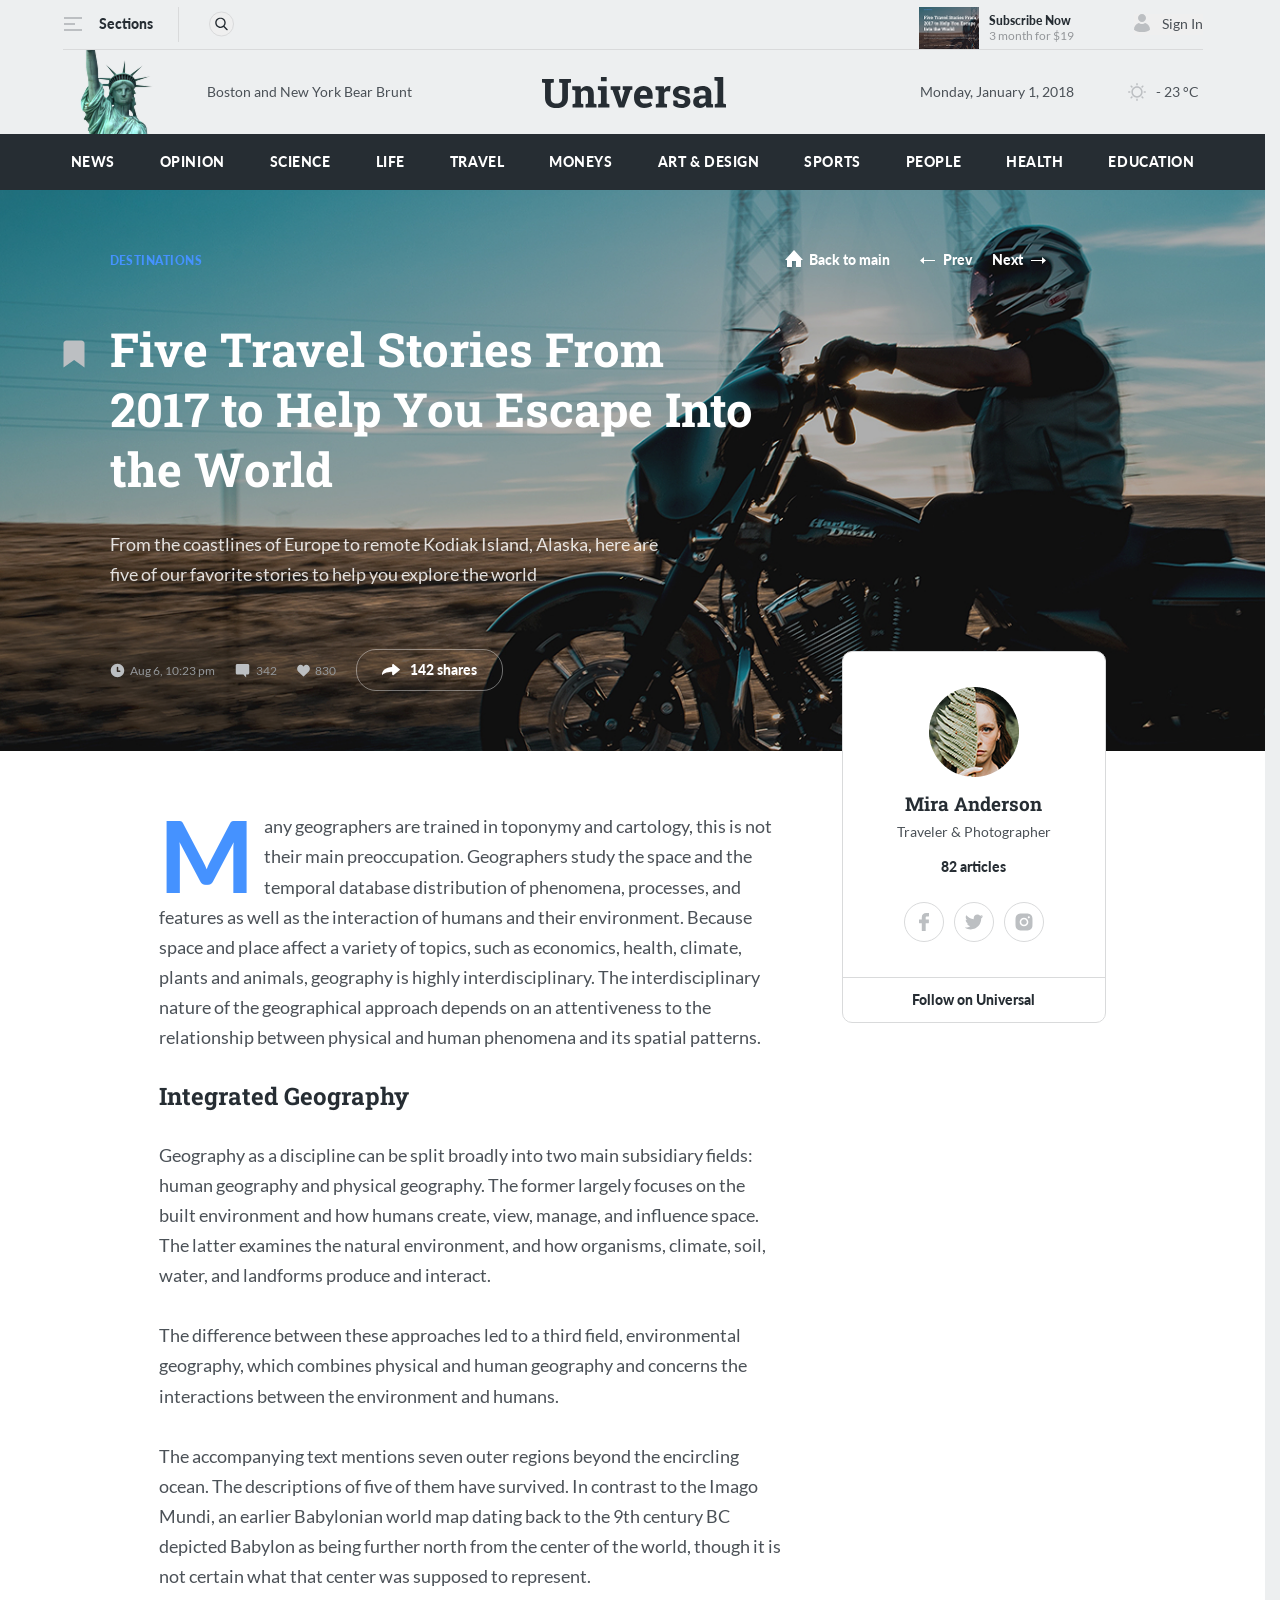
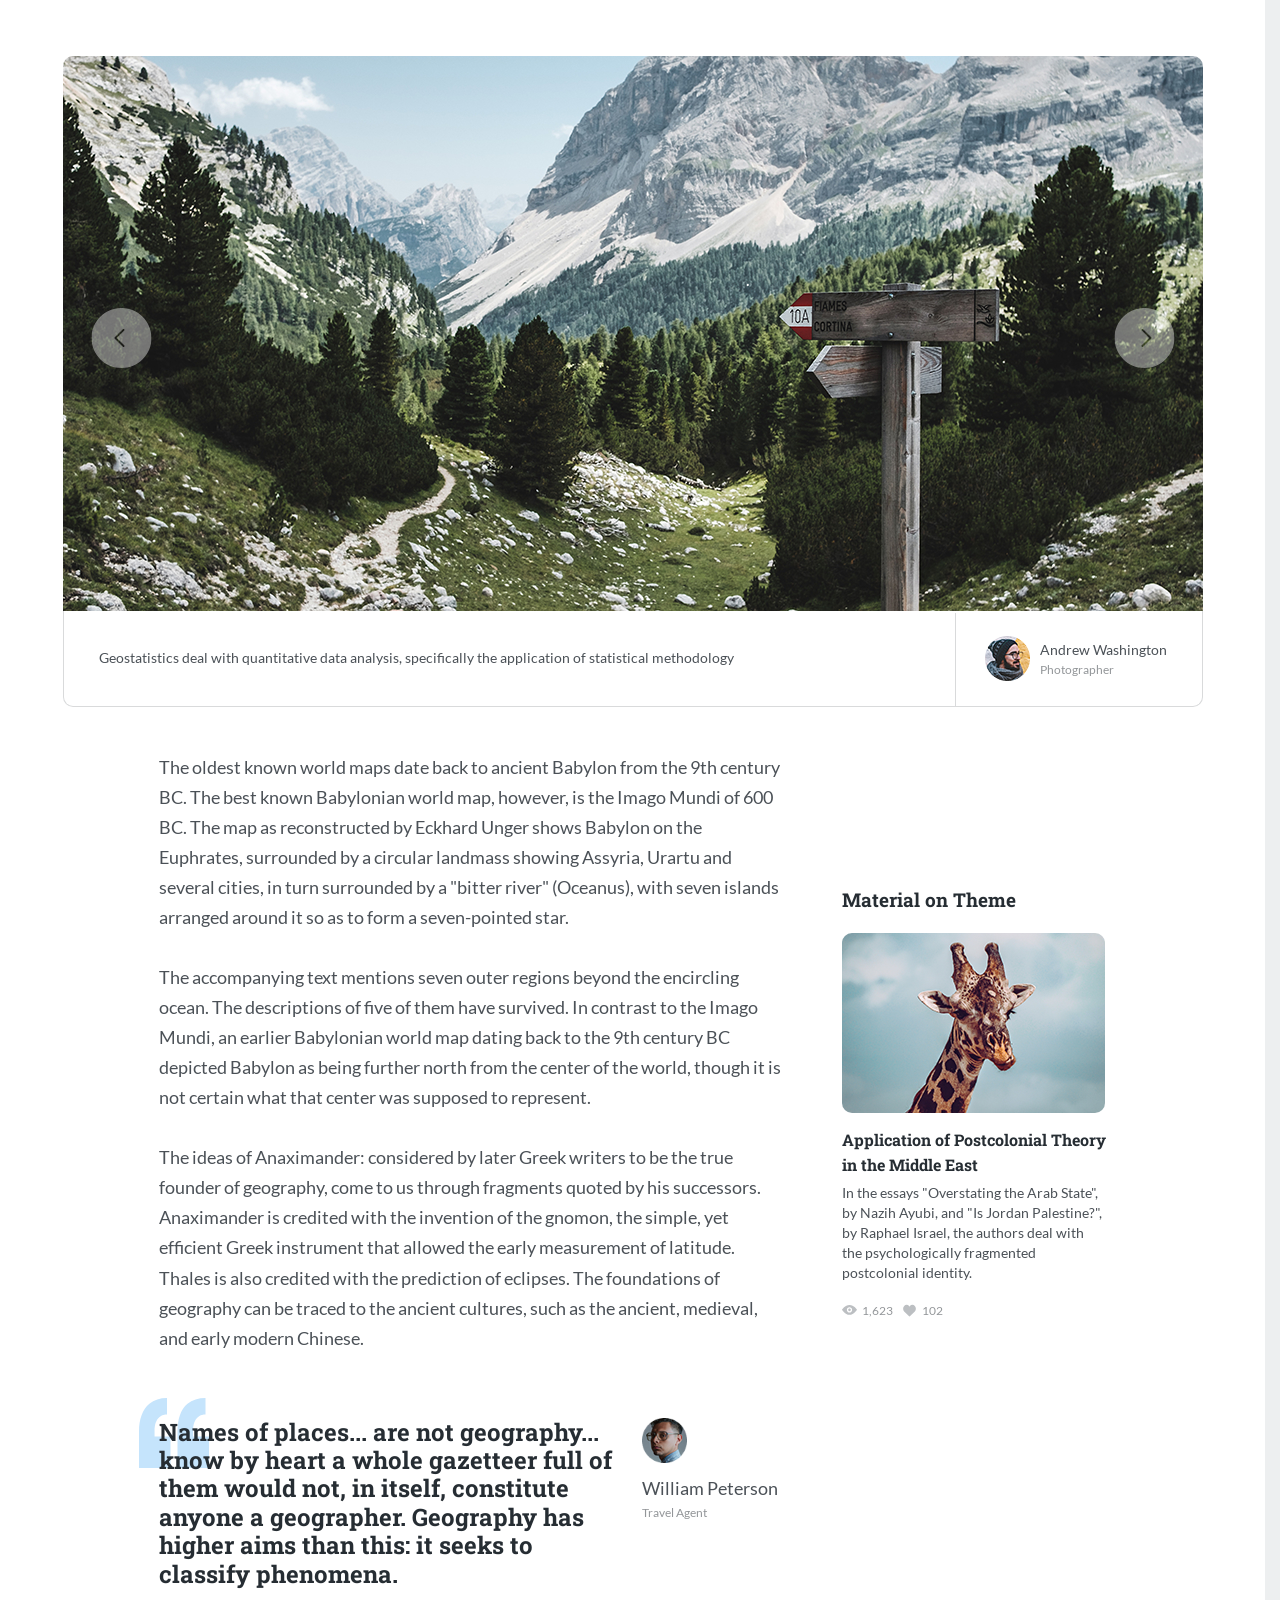
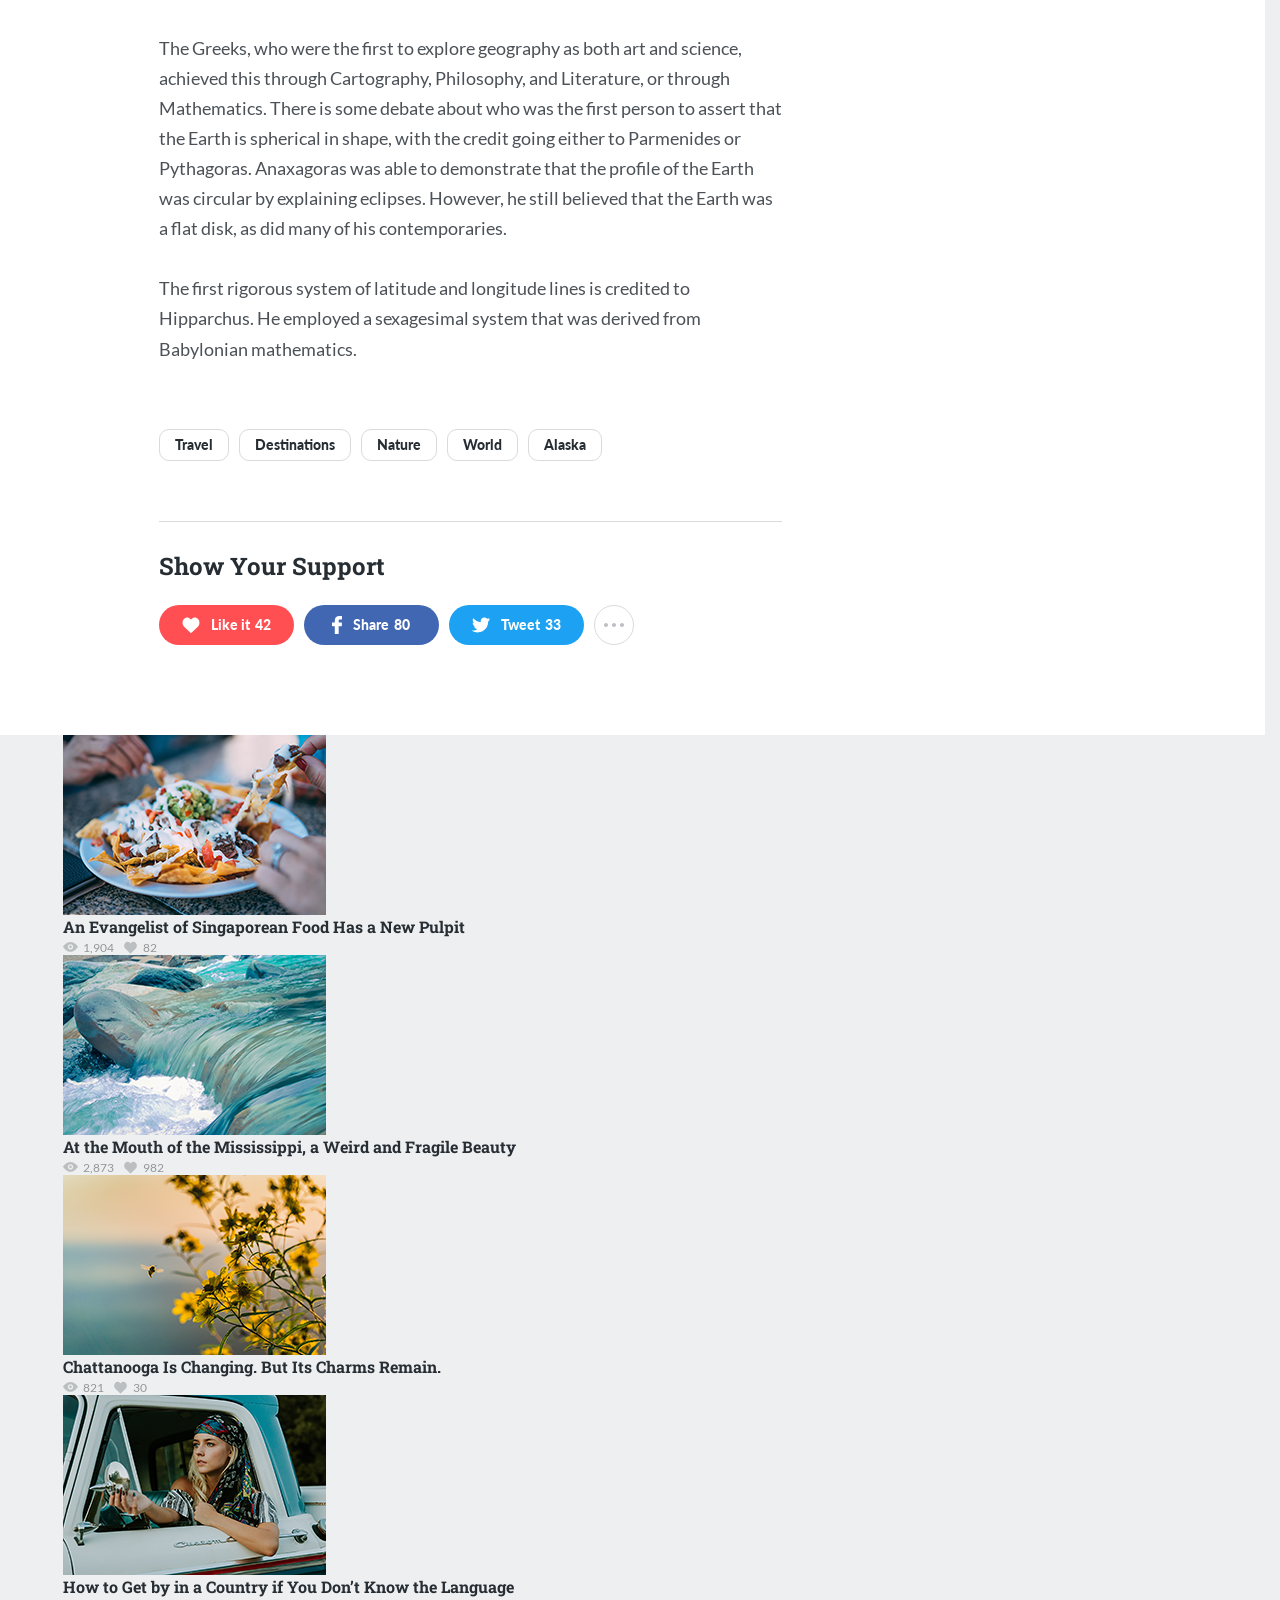
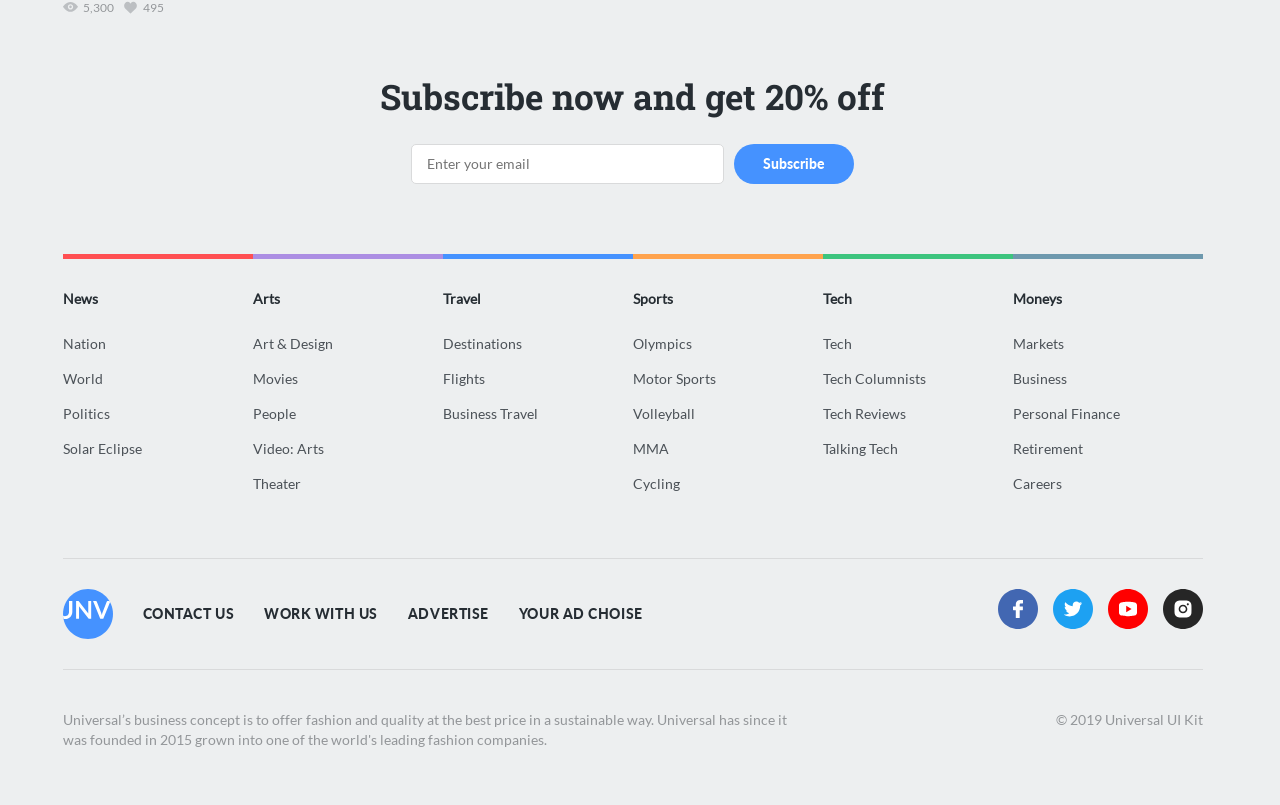
==== commit 4e889d43: "HTML development of the section feature/travel-note" ====
--- a/travel.html
+++ b/travel.html
@@ -601,6 +601,133 @@
                 </div>
             </div>
         </section>
+        <section class="note" aria-labelledby="note-title">
+            <h2 class="note__title h2 visually-hidden">Notes</h2>
+            <div class="note__inner container">
+                <ul class="note__list">
+                    <li class="note__item">
+                        <article class="note__content">
+                            <img class="note__image" src="./img/note/1.jpg" alt="A plate of food that people eat" width="263" height="180" loading="lazy">
+                            <h5 class="note__title h5">An Evangelist of Singaporean Food Has a New Pulpit</h5>
+                            <div class="note__actions blog-actions">
+                                <ul class="blog-actions__list">
+                                    <li class="blog-actions__item">
+                                        <button class="blog-actions__button blog-actions__button--color-base" type="button" aria-label="Discuss" title="Discuss">
+                                            <span class="blog-actions__icon-wrapper">
+                                                <svg width="15" height="10" viewBox="0 0 15 10" fill="none" xmlns="http://www.w3.org/2000/svg">
+                                                    <path fill-rule="evenodd" clip-rule="evenodd" d="M15 4.63696C15 4.63696 12 9.75 7.5 9.75C3 9.75 0 4.63696 0 4.63696C0 4.63696 3 0 7.5 0C12 0 15 4.63696 15 4.63696ZM7.5 2.25C8.94707 2.25 10.125 3.42825 10.125 4.87582C10.125 6.32257 8.94707 7.5 7.5 7.5C6.05293 7.5 4.875 6.32585 4.875 4.87582C4.875 3.42825 6.05293 2.25 7.5 2.25ZM7.49858 6.18785C8.22277 6.18785 8.80965 5.59681 8.80965 4.8717C8.80965 4.14604 8.22222 3.555 7.49858 3.555C6.77549 3.555 6.1875 4.14439 6.1875 4.8706C6.1875 5.59681 6.77549 6.18785 7.49858 6.18785Z" fill="#BCBFC2"/>
+                                                </svg>
+                                            </span>
+                                            <span class="blog-actions__text">1,904</span>
+                                        </button>
+                                    </li>
+                                    <li class="blog-actions__item">
+                                        <button class="blog-actions__button blog-actions__button--color-base" type="button" aria-label="Dislike" title="Dislike">
+                                            <span class="blog-actions__icon-wrapper">
+                                                <svg width="13" height="13" viewBox="0 0 13 13" fill="none" xmlns="http://www.w3.org/2000/svg">
+                                                    <path fill-rule="evenodd" clip-rule="evenodd" d="M11.8391 1.96033C11.1701 1.2119 10.2807 0.800049 9.33459 0.800049C8.38831 0.800049 7.59423 1.2119 6.925 1.96033L6.49998 2.63921L6.075 1.96033C5.40597 1.2119 4.61164 0.800049 3.66557 0.800049C2.71953 0.800049 1.82982 1.2119 1.16086 1.96033C-0.220288 3.50554 -0.220288 6.01968 1.16086 7.56429L6.10991 12.3207C6.19083 12.4116 6.29157 12.4672 6.39682 12.4886C6.43211 12.4964 6.46761 12.5 6.50317 12.5C6.64318 12.5 6.78341 12.4403 6.89004 12.3207L11.8391 7.56429C13.2203 6.01968 13.2203 3.50554 11.8391 1.96033Z" fill="white"/>
+                                                </svg>
+                                            </span>
+                                            <span class="blog-actions__text">82</span>
+                                        </button>
+                                    </li>
+                                </ul>
+                            </div>
+                        </article>
+                    </li>
+                    <li class="note__item">
+                        <article class="note__content">
+                            <img class="note__image" src="./img/note/2.jpg" alt="Water flowing from a waterfall" width="263" height="180" loading="lazy">
+                            <h5 class="note__title h5">At the Mouth of the Mississippi, a Weird and Fragile Beauty</h5>
+                            <div class="note__actions blog-actions">
+                                <ul class="blog-actions__list">
+                                    <li class="blog-actions__item">
+                                        <button class="blog-actions__button blog-actions__button--color-base" type="button" aria-label="Discuss" title="Discuss">
+                                            <span class="blog-actions__icon-wrapper">
+                                                <svg width="15" height="10" viewBox="0 0 15 10" fill="none" xmlns="http://www.w3.org/2000/svg">
+                                                    <path fill-rule="evenodd" clip-rule="evenodd" d="M15 4.63696C15 4.63696 12 9.75 7.5 9.75C3 9.75 0 4.63696 0 4.63696C0 4.63696 3 0 7.5 0C12 0 15 4.63696 15 4.63696ZM7.5 2.25C8.94707 2.25 10.125 3.42825 10.125 4.87582C10.125 6.32257 8.94707 7.5 7.5 7.5C6.05293 7.5 4.875 6.32585 4.875 4.87582C4.875 3.42825 6.05293 2.25 7.5 2.25ZM7.49858 6.18785C8.22277 6.18785 8.80965 5.59681 8.80965 4.8717C8.80965 4.14604 8.22222 3.555 7.49858 3.555C6.77549 3.555 6.1875 4.14439 6.1875 4.8706C6.1875 5.59681 6.77549 6.18785 7.49858 6.18785Z" fill="#BCBFC2"/>
+                                                </svg>
+                                            </span>
+                                            <span class="blog-actions__text">2,873</span>
+                                        </button>
+                                    </li>
+                                    <li class="blog-actions__item">
+                                        <button class="blog-actions__button blog-actions__button--color-base" type="button" aria-label="Dislike" title="Dislike">
+                                            <span class="blog-actions__icon-wrapper">
+                                                <svg width="13" height="13" viewBox="0 0 13 13" fill="none" xmlns="http://www.w3.org/2000/svg">
+                                                    <path fill-rule="evenodd" clip-rule="evenodd" d="M11.8391 1.96033C11.1701 1.2119 10.2807 0.800049 9.33459 0.800049C8.38831 0.800049 7.59423 1.2119 6.925 1.96033L6.49998 2.63921L6.075 1.96033C5.40597 1.2119 4.61164 0.800049 3.66557 0.800049C2.71953 0.800049 1.82982 1.2119 1.16086 1.96033C-0.220288 3.50554 -0.220288 6.01968 1.16086 7.56429L6.10991 12.3207C6.19083 12.4116 6.29157 12.4672 6.39682 12.4886C6.43211 12.4964 6.46761 12.5 6.50317 12.5C6.64318 12.5 6.78341 12.4403 6.89004 12.3207L11.8391 7.56429C13.2203 6.01968 13.2203 3.50554 11.8391 1.96033Z" fill="white"/>
+                                                </svg>
+                                            </span>
+                                            <span class="blog-actions__text">982</span>
+                                        </button>
+                                    </li>
+                                </ul>
+                            </div>
+                        </article>
+                    </li>
+                    <li class="note__item">
+                        <article class="note__content">
+                            <img class="note__image" src="./img/note/3.jpg" alt="A bee flying to a flower" width="263" height="180" loading="lazy">
+                            <h5 class="note__title h5">Chattanooga Is Changing. But Its Charms Remain.</h5>
+                            <div class="note__actions blog-actions">
+                                <ul class="blog-actions__list">
+                                    <li class="blog-actions__item">
+                                        <button class="blog-actions__button blog-actions__button--color-base" type="button" aria-label="Discuss" title="Discuss">
+                                            <span class="blog-actions__icon-wrapper">
+                                                <svg width="15" height="10" viewBox="0 0 15 10" fill="none" xmlns="http://www.w3.org/2000/svg">
+                                                    <path fill-rule="evenodd" clip-rule="evenodd" d="M15 4.63696C15 4.63696 12 9.75 7.5 9.75C3 9.75 0 4.63696 0 4.63696C0 4.63696 3 0 7.5 0C12 0 15 4.63696 15 4.63696ZM7.5 2.25C8.94707 2.25 10.125 3.42825 10.125 4.87582C10.125 6.32257 8.94707 7.5 7.5 7.5C6.05293 7.5 4.875 6.32585 4.875 4.87582C4.875 3.42825 6.05293 2.25 7.5 2.25ZM7.49858 6.18785C8.22277 6.18785 8.80965 5.59681 8.80965 4.8717C8.80965 4.14604 8.22222 3.555 7.49858 3.555C6.77549 3.555 6.1875 4.14439 6.1875 4.8706C6.1875 5.59681 6.77549 6.18785 7.49858 6.18785Z" fill="#BCBFC2"/>
+                                                </svg>
+                                            </span>
+                                            <span class="blog-actions__text">821</span>
+                                        </button>
+                                    </li>
+                                    <li class="blog-actions__item">
+                                        <button class="blog-actions__button blog-actions__button--color-base" type="button" aria-label="Dislike" title="Dislike">
+                                            <span class="blog-actions__icon-wrapper">
+                                                <svg width="13" height="13" viewBox="0 0 13 13" fill="none" xmlns="http://www.w3.org/2000/svg">
+                                                    <path fill-rule="evenodd" clip-rule="evenodd" d="M11.8391 1.96033C11.1701 1.2119 10.2807 0.800049 9.33459 0.800049C8.38831 0.800049 7.59423 1.2119 6.925 1.96033L6.49998 2.63921L6.075 1.96033C5.40597 1.2119 4.61164 0.800049 3.66557 0.800049C2.71953 0.800049 1.82982 1.2119 1.16086 1.96033C-0.220288 3.50554 -0.220288 6.01968 1.16086 7.56429L6.10991 12.3207C6.19083 12.4116 6.29157 12.4672 6.39682 12.4886C6.43211 12.4964 6.46761 12.5 6.50317 12.5C6.64318 12.5 6.78341 12.4403 6.89004 12.3207L11.8391 7.56429C13.2203 6.01968 13.2203 3.50554 11.8391 1.96033Z" fill="white"/>
+                                                </svg>
+                                            </span>
+                                            <span class="blog-actions__text">30</span>
+                                        </button>
+                                    </li>
+                                </ul>
+                            </div>
+                        </article>
+                    </li>
+                    <li class="note__item">
+                        <article class="note__content">
+                            <img class="note__image" src="./img/note/4.jpg" alt="Woman in car touching mirror" width="263" height="180" loading="lazy">
+                            <h5 class="note__title h5">How to Get by in a Country if You Don’t Know the Language</h5>
+                            <div class="note__actions blog-actions">
+                                <ul class="blog-actions__list">
+                                    <li class="blog-actions__item">
+                                        <button class="blog-actions__button blog-actions__button--color-base" type="button" aria-label="Discuss" title="Discuss">
+                                            <span class="blog-actions__icon-wrapper">
+                                                <svg width="15" height="10" viewBox="0 0 15 10" fill="none" xmlns="http://www.w3.org/2000/svg">
+                                                    <path fill-rule="evenodd" clip-rule="evenodd" d="M15 4.63696C15 4.63696 12 9.75 7.5 9.75C3 9.75 0 4.63696 0 4.63696C0 4.63696 3 0 7.5 0C12 0 15 4.63696 15 4.63696ZM7.5 2.25C8.94707 2.25 10.125 3.42825 10.125 4.87582C10.125 6.32257 8.94707 7.5 7.5 7.5C6.05293 7.5 4.875 6.32585 4.875 4.87582C4.875 3.42825 6.05293 2.25 7.5 2.25ZM7.49858 6.18785C8.22277 6.18785 8.80965 5.59681 8.80965 4.8717C8.80965 4.14604 8.22222 3.555 7.49858 3.555C6.77549 3.555 6.1875 4.14439 6.1875 4.8706C6.1875 5.59681 6.77549 6.18785 7.49858 6.18785Z" fill="#BCBFC2"/>
+                                                </svg>
+                                            </span>
+                                            <span class="blog-actions__text">5,300</span>
+                                        </button>
+                                    </li>
+                                    <li class="blog-actions__item">
+                                        <button class="blog-actions__button blog-actions__button--color-base" type="button" aria-label="Dislike" title="Dislike">
+                                            <span class="blog-actions__icon-wrapper">
+                                                <svg width="13" height="13" viewBox="0 0 13 13" fill="none" xmlns="http://www.w3.org/2000/svg">
+                                                    <path fill-rule="evenodd" clip-rule="evenodd" d="M11.8391 1.96033C11.1701 1.2119 10.2807 0.800049 9.33459 0.800049C8.38831 0.800049 7.59423 1.2119 6.925 1.96033L6.49998 2.63921L6.075 1.96033C5.40597 1.2119 4.61164 0.800049 3.66557 0.800049C2.71953 0.800049 1.82982 1.2119 1.16086 1.96033C-0.220288 3.50554 -0.220288 6.01968 1.16086 7.56429L6.10991 12.3207C6.19083 12.4116 6.29157 12.4672 6.39682 12.4886C6.43211 12.4964 6.46761 12.5 6.50317 12.5C6.64318 12.5 6.78341 12.4403 6.89004 12.3207L11.8391 7.56429C13.2203 6.01968 13.2203 3.50554 11.8391 1.96033Z" fill="white"/>
+                                                </svg>
+                                            </span>
+                                            <span class="blog-actions__text">495</span>
+                                        </button>
+                                    </li>
+                                </ul>
+                            </div>
+                        </article>
+                    </li>
+                </ul>
+            </div>
+        </section>
     </main>
 
     <footer class="footer">
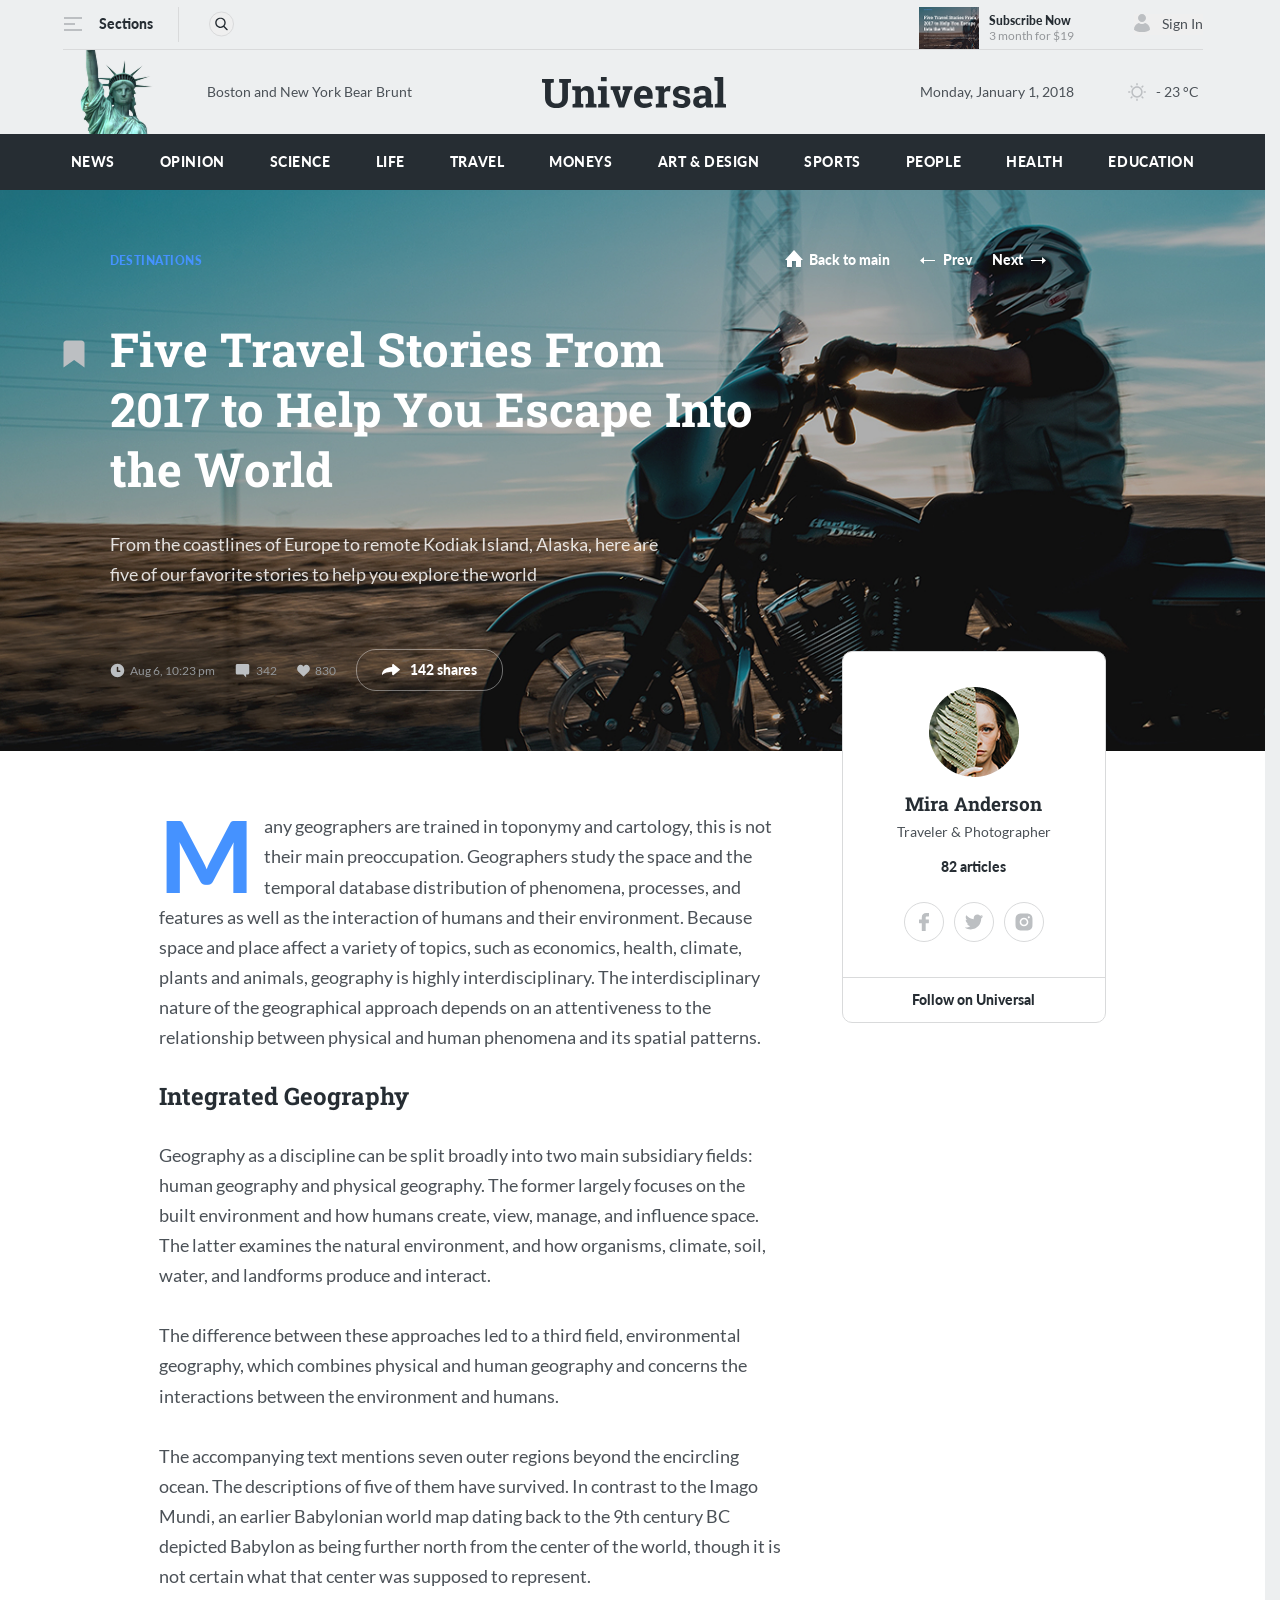
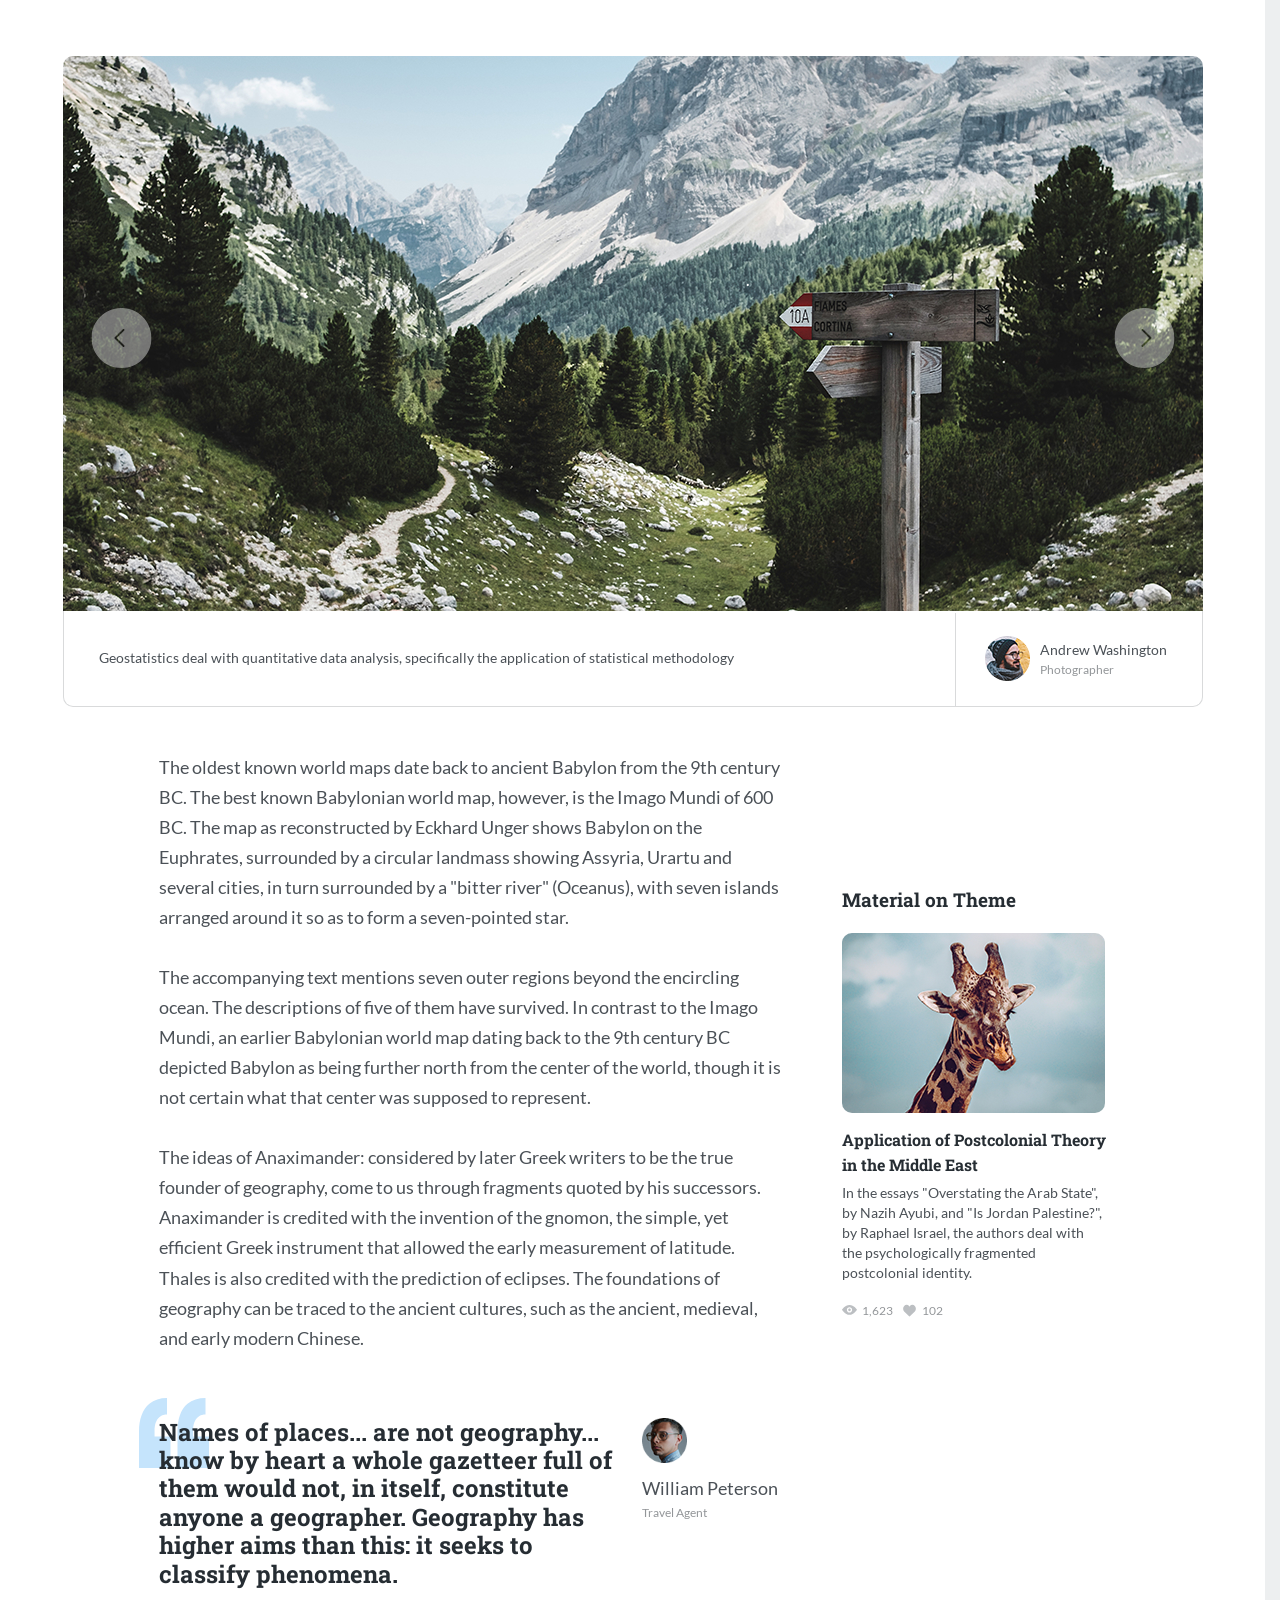
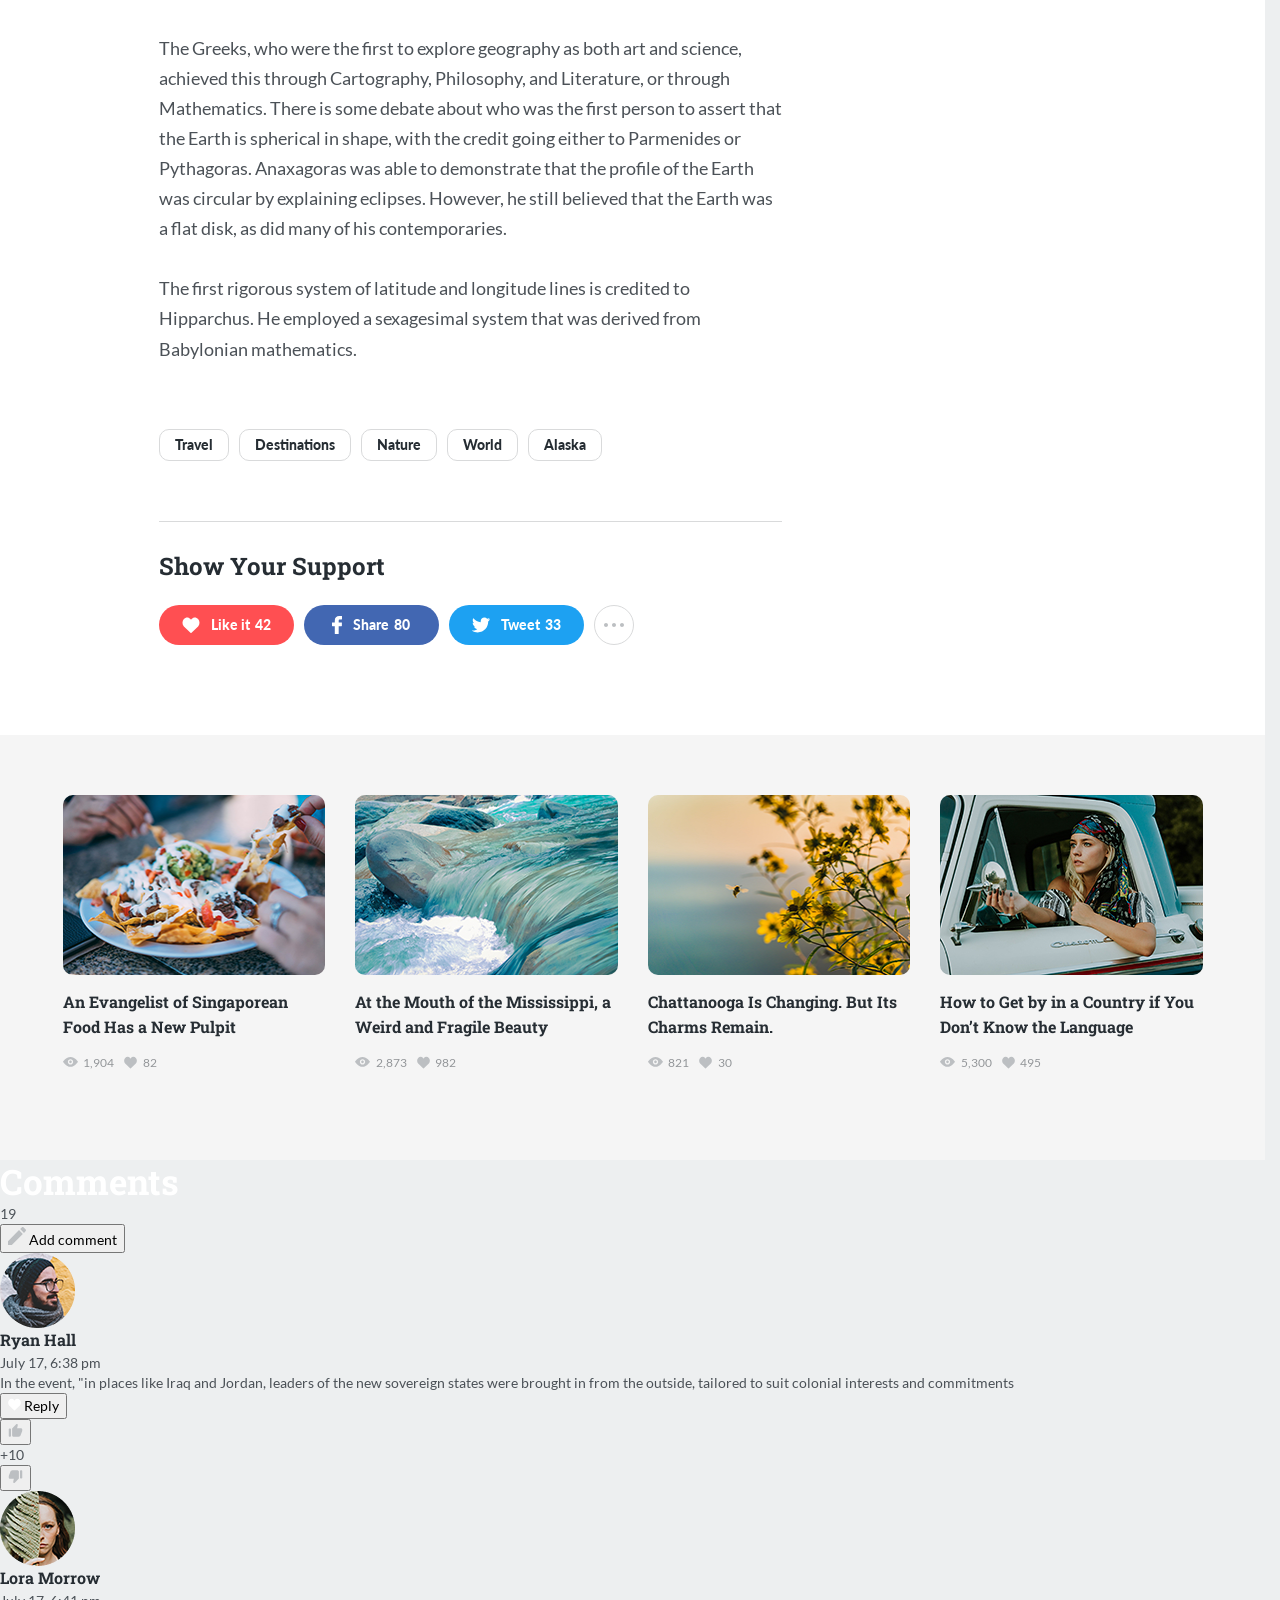
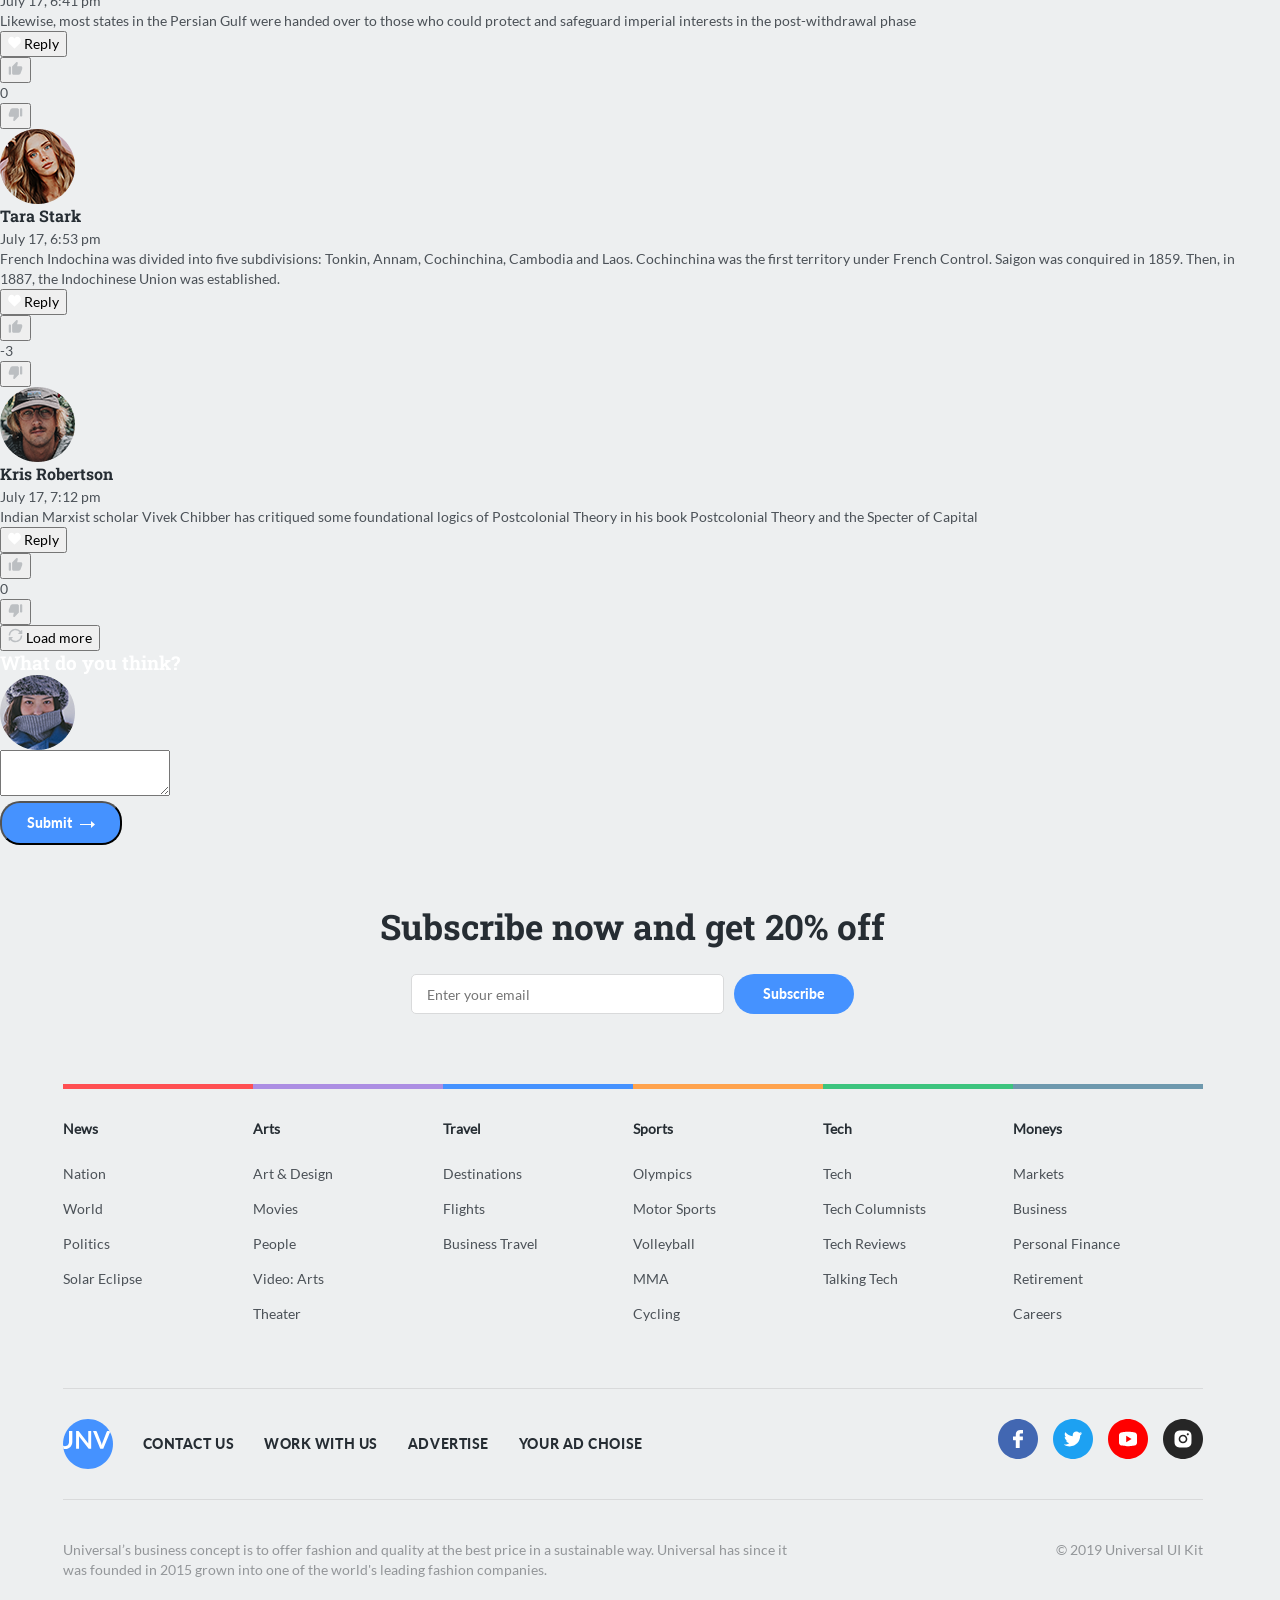
==== commit cb653358: "HTML development of the section feature/travel-comments" ====
--- a/travel.html
+++ b/travel.html
@@ -602,7 +602,7 @@
             </div>
         </section>
         <section class="note" aria-labelledby="note-title">
-            <h2 class="note__title h2 visually-hidden">Notes</h2>
+            <h2 class="note__title h2 visually-hidden" id="note-title">Notes</h2>
             <div class="note__inner container">
                 <ul class="note__list">
                     <li class="note__item">
@@ -726,6 +726,223 @@
                         </article>
                     </li>
                 </ul>
+            </div>
+        </section>
+        <section class="comments" aria-labelledby="comments-title">
+            <div class="comments__inner">
+                <div class="comments__content">
+                    <div class="comments__header">
+                        <div class="comments__title-wrapper">
+                            <h2 class="comments__title h2" id="comments-title">Comments</h2>
+                            <span>19</span>
+                        </div>
+                        <button class="comments__button" type="button">
+                            <svg width="18" height="18" viewBox="0 0 18 18" fill="none" xmlns="http://www.w3.org/2000/svg">
+                                <path fill-rule="evenodd" clip-rule="evenodd" d="M0 14.2V18H3.8L14.8 6.90004L11 3.10004L0 14.2ZM17.7 4.00004C18.1 3.60004 18.1 3.00004 17.7 2.60004L15.4 0.3C15 -0.1 14.4 -0.1 14 0.3L12.2 2.1L16 5.9L17.7 4.00004Z" fill="#BCBFC2"/>
+                            </svg>
+                            <span>Add comment</span>
+                        </button>
+                    </div>
+                    <div class="comments__body">
+                        <ul class="comments__list">
+                            <li class="comments__item">
+                                <img class="comments__image" src="./img/person/comments/1.png" alt="" width="75" height="75" loading="lazy">
+                                <div class="comments__content">
+                                    <div class="comments__info">
+                                        <h5 class="comments__name h5">Ryan Hall</h5>
+                                        <span class="comments__time">July 17, 6:38 pm</span>
+                                    </div>
+                                    <div class="comments__description">
+                                        <p>
+                                            In the event, "in places like Iraq and Jordan, leaders of the new sovereign states were brought in from the outside, tailored to suit colonial interests and commitments
+                                        </p>
+                                    </div>
+                                    <div class="comments__actions comments-actions">
+                                        <ul class="comments-actions__list">
+                                            <li class="comments-actions__item">
+                                                <button class="comments-actions__button">
+                                                    <svg width="13" height="13" viewBox="0 0 13 13" fill="none" xmlns="http://www.w3.org/2000/svg">
+                                                        <path fill-rule="evenodd" clip-rule="evenodd" d="M11.8391 1.96033C11.1701 1.2119 10.2807 0.800049 9.33459 0.800049C8.38831 0.800049 7.59423 1.2119 6.925 1.96033L6.49998 2.63921L6.075 1.96033C5.40597 1.2119 4.61164 0.800049 3.66557 0.800049C2.71953 0.800049 1.82982 1.2119 1.16086 1.96033C-0.220288 3.50554 -0.220288 6.01968 1.16086 7.56429L6.10991 12.3207C6.19083 12.4116 6.29157 12.4672 6.39682 12.4886C6.43211 12.4964 6.46761 12.5 6.50317 12.5C6.64318 12.5 6.78341 12.4403 6.89004 12.3207L11.8391 7.56429C13.2203 6.01968 13.2203 3.50554 11.8391 1.96033Z" fill="white"/>
+                                                    </svg>
+                                                    <span>Reply</span>
+                                                </button>
+                                            </li>
+                                            <li class="comments-actions__item">
+                                                <button class="comments-actions__button">
+                                                    <svg width="15" height="13" viewBox="0 0 15 13" fill="none" xmlns="http://www.w3.org/2000/svg">
+                                                        <path fill-rule="evenodd" clip-rule="evenodd" d="M1.5 12.75C1.08579 12.75 0.75 12.4142 0.75 12V5.25001C0.75 4.83579 1.08579 4.50001 1.5 4.50001H2.25C2.66421 4.50001 3 4.83579 3 5.25001V12C3 12.4142 2.66421 12.75 2.25 12.75H1.5ZM13.0227 4.20939C13.6977 4.20939 14.25 4.80066 14.25 5.52331C14.2403 6.52762 14.2162 7.08155 14.1778 7.18508C14.1394 7.28861 13.5089 8.8808 12.2864 11.9616C12.1023 12.4215 10.5902 12.75 10.0993 12.75H5.79C5.115 12.75 4.125 12.1587 4.125 11.4361V4.50001L8.19543 0.287946L8.19774 0.285557C8.55929 -0.0859288 9.15354 -0.0939831 9.52502 0.267568C9.64773 0.464659 9.77045 0.727447 9.77045 0.990235C9.77045 1.05593 9.77045 1.12163 9.77045 1.18733L9.15682 4.20939H13.0227Z" fill="#BCBFC2"/>
+                                                    </svg>
+                                                </button>
+                                            </li>                                       
+                                            <li class="comments-actions__item">
+                                                <span class="comments-actions__number-reactions">+10</span>
+                                            </li>
+                                            <li class="comments-actions__item">
+                                                <button class="comments-actions__button">
+                                                    <svg width="15" height="13" viewBox="0 0 15 13" fill="none" xmlns="http://www.w3.org/2000/svg">
+                                                        <path fill-rule="evenodd" clip-rule="evenodd" d="M13.5 0.249994C13.9142 0.249994 14.25 0.58578 14.25 0.999994V7.74999C14.25 8.16421 13.9142 8.49999 13.5 8.49999H12.75C12.3358 8.49999 12 8.16421 12 7.74999V0.999994C12 0.58578 12.3358 0.249994 12.75 0.249994H13.5ZM1.97727 8.79061C1.30227 8.79061 0.75 8.19934 0.75 7.47669C0.759695 6.47238 0.783758 5.91845 0.822192 5.81492C0.860626 5.71139 1.49111 4.1192 2.71364 1.03836C2.89773 0.57848 4.40981 0.249994 4.90072 0.249994H9.21C9.885 0.249994 10.875 0.841267 10.875 1.56394V8.49999L6.80457 12.7121L6.80226 12.7144C6.44071 13.0859 5.84646 13.094 5.47498 12.7324C5.35227 12.5353 5.22955 12.2726 5.22955 12.0098C5.22955 11.9441 5.22955 11.8784 5.22955 11.8127L5.84318 8.79061H1.97727Z" fill="#BCBFC2"/>
+                                                    </svg>
+                                                </button>
+                                            </li>                                        
+                                        </ul>
+                                    </div>
+                                </div>
+                            </li>
+                            <li class="comments__item is-active">
+                                <img class="comments__image" src="./img/person/comments/2.png" alt="" width="75" height="75" loading="lazy">
+                                <div class="comments__content">
+                                    <div class="comments__info">
+                                        <h5 class="comments__name h5">Lora Morrow</h5>
+                                        <span class="comments__time">July 17, 6:41 pm</span>
+                                    </div>
+                                    <div class="comments__description">
+                                        <p>
+                                            Likewise, most states in the Persian Gulf were handed over to those who could protect and safeguard imperial interests in the post-withdrawal phase
+                                        </p>
+                                    </div>
+                                    <div class="comments__actions comments-actions">
+                                        <ul class="comments-actions__list">
+                                            <li class="comments-actions__item">
+                                                <button class="comments-actions__button">
+                                                    <svg width="13" height="13" viewBox="0 0 13 13" fill="none" xmlns="http://www.w3.org/2000/svg">
+                                                        <path fill-rule="evenodd" clip-rule="evenodd" d="M11.8391 1.96033C11.1701 1.2119 10.2807 0.800049 9.33459 0.800049C8.38831 0.800049 7.59423 1.2119 6.925 1.96033L6.49998 2.63921L6.075 1.96033C5.40597 1.2119 4.61164 0.800049 3.66557 0.800049C2.71953 0.800049 1.82982 1.2119 1.16086 1.96033C-0.220288 3.50554 -0.220288 6.01968 1.16086 7.56429L6.10991 12.3207C6.19083 12.4116 6.29157 12.4672 6.39682 12.4886C6.43211 12.4964 6.46761 12.5 6.50317 12.5C6.64318 12.5 6.78341 12.4403 6.89004 12.3207L11.8391 7.56429C13.2203 6.01968 13.2203 3.50554 11.8391 1.96033Z" fill="white"/>
+                                                    </svg>
+                                                    <span>Reply</span>
+                                                </button>
+                                            </li>
+                                            <li class="comments-actions__item">
+                                                <button class="comments-actions__button">
+                                                    <svg width="15" height="13" viewBox="0 0 15 13" fill="none" xmlns="http://www.w3.org/2000/svg">
+                                                        <path fill-rule="evenodd" clip-rule="evenodd" d="M1.5 12.75C1.08579 12.75 0.75 12.4142 0.75 12V5.25001C0.75 4.83579 1.08579 4.50001 1.5 4.50001H2.25C2.66421 4.50001 3 4.83579 3 5.25001V12C3 12.4142 2.66421 12.75 2.25 12.75H1.5ZM13.0227 4.20939C13.6977 4.20939 14.25 4.80066 14.25 5.52331C14.2403 6.52762 14.2162 7.08155 14.1778 7.18508C14.1394 7.28861 13.5089 8.8808 12.2864 11.9616C12.1023 12.4215 10.5902 12.75 10.0993 12.75H5.79C5.115 12.75 4.125 12.1587 4.125 11.4361V4.50001L8.19543 0.287946L8.19774 0.285557C8.55929 -0.0859288 9.15354 -0.0939831 9.52502 0.267568C9.64773 0.464659 9.77045 0.727447 9.77045 0.990235C9.77045 1.05593 9.77045 1.12163 9.77045 1.18733L9.15682 4.20939H13.0227Z" fill="#BCBFC2"/>
+                                                    </svg>
+                                                </button>
+                                            </li>                                       
+                                            <li class="comments-actions__item">
+                                                <span class="comments-actions__number-reactions">0</span>
+                                            </li>
+                                            <li class="comments-actions__item">
+                                                <button class="comments-actions__button">
+                                                    <svg width="15" height="13" viewBox="0 0 15 13" fill="none" xmlns="http://www.w3.org/2000/svg">
+                                                        <path fill-rule="evenodd" clip-rule="evenodd" d="M13.5 0.249994C13.9142 0.249994 14.25 0.58578 14.25 0.999994V7.74999C14.25 8.16421 13.9142 8.49999 13.5 8.49999H12.75C12.3358 8.49999 12 8.16421 12 7.74999V0.999994C12 0.58578 12.3358 0.249994 12.75 0.249994H13.5ZM1.97727 8.79061C1.30227 8.79061 0.75 8.19934 0.75 7.47669C0.759695 6.47238 0.783758 5.91845 0.822192 5.81492C0.860626 5.71139 1.49111 4.1192 2.71364 1.03836C2.89773 0.57848 4.40981 0.249994 4.90072 0.249994H9.21C9.885 0.249994 10.875 0.841267 10.875 1.56394V8.49999L6.80457 12.7121L6.80226 12.7144C6.44071 13.0859 5.84646 13.094 5.47498 12.7324C5.35227 12.5353 5.22955 12.2726 5.22955 12.0098C5.22955 11.9441 5.22955 11.8784 5.22955 11.8127L5.84318 8.79061H1.97727Z" fill="#BCBFC2"/>
+                                                    </svg>
+                                                </button>
+                                            </li>                                        
+                                        </ul>
+                                    </div>
+                                </div>
+                            </li>
+                            <li class="comments__item">
+                                <img class="comments__image" src="./img/person/comments/3.png" alt="" width="75" height="75" loading="lazy">
+                                <div class="comments__content">
+                                    <div class="comments__info">
+                                        <h5 class="comments__name h5">Tara Stark</h5>
+                                        <span class="comments__time">July 17, 6:53 pm</span>
+                                    </div>
+                                    <div class="comments__description">
+                                        <p>
+                                            French Indochina was divided into five subdivisions: Tonkin, Annam, Cochinchina, Cambodia and Laos. Cochinchina was the first territory under French Control. Saigon was conquired in 1859. Then, in 1887, the Indochinese Union was established.
+                                        </p>
+                                    </div>
+                                    <div class="comments__actions comments-actions">
+                                        <ul class="comments-actions__list">
+                                            <li class="comments-actions__item">
+                                                <button class="comments-actions__button">
+                                                    <svg width="13" height="13" viewBox="0 0 13 13" fill="none" xmlns="http://www.w3.org/2000/svg">
+                                                        <path fill-rule="evenodd" clip-rule="evenodd" d="M11.8391 1.96033C11.1701 1.2119 10.2807 0.800049 9.33459 0.800049C8.38831 0.800049 7.59423 1.2119 6.925 1.96033L6.49998 2.63921L6.075 1.96033C5.40597 1.2119 4.61164 0.800049 3.66557 0.800049C2.71953 0.800049 1.82982 1.2119 1.16086 1.96033C-0.220288 3.50554 -0.220288 6.01968 1.16086 7.56429L6.10991 12.3207C6.19083 12.4116 6.29157 12.4672 6.39682 12.4886C6.43211 12.4964 6.46761 12.5 6.50317 12.5C6.64318 12.5 6.78341 12.4403 6.89004 12.3207L11.8391 7.56429C13.2203 6.01968 13.2203 3.50554 11.8391 1.96033Z" fill="white"/>
+                                                    </svg>
+                                                    <span>Reply</span>
+                                                </button>
+                                            </li>
+                                            <li class="comments-actions__item">
+                                                <button class="comments-actions__button">
+                                                    <svg width="15" height="13" viewBox="0 0 15 13" fill="none" xmlns="http://www.w3.org/2000/svg">
+                                                        <path fill-rule="evenodd" clip-rule="evenodd" d="M1.5 12.75C1.08579 12.75 0.75 12.4142 0.75 12V5.25001C0.75 4.83579 1.08579 4.50001 1.5 4.50001H2.25C2.66421 4.50001 3 4.83579 3 5.25001V12C3 12.4142 2.66421 12.75 2.25 12.75H1.5ZM13.0227 4.20939C13.6977 4.20939 14.25 4.80066 14.25 5.52331C14.2403 6.52762 14.2162 7.08155 14.1778 7.18508C14.1394 7.28861 13.5089 8.8808 12.2864 11.9616C12.1023 12.4215 10.5902 12.75 10.0993 12.75H5.79C5.115 12.75 4.125 12.1587 4.125 11.4361V4.50001L8.19543 0.287946L8.19774 0.285557C8.55929 -0.0859288 9.15354 -0.0939831 9.52502 0.267568C9.64773 0.464659 9.77045 0.727447 9.77045 0.990235C9.77045 1.05593 9.77045 1.12163 9.77045 1.18733L9.15682 4.20939H13.0227Z" fill="#BCBFC2"/>
+                                                    </svg>
+                                                </button>
+                                            </li>                                       
+                                            <li class="comments-actions__item">
+                                                <span class="comments-actions__number-reactions">-3</span>
+                                            </li>
+                                            <li class="comments-actions__item">
+                                                <button class="comments-actions__button">
+                                                    <svg width="15" height="13" viewBox="0 0 15 13" fill="none" xmlns="http://www.w3.org/2000/svg">
+                                                        <path fill-rule="evenodd" clip-rule="evenodd" d="M13.5 0.249994C13.9142 0.249994 14.25 0.58578 14.25 0.999994V7.74999C14.25 8.16421 13.9142 8.49999 13.5 8.49999H12.75C12.3358 8.49999 12 8.16421 12 7.74999V0.999994C12 0.58578 12.3358 0.249994 12.75 0.249994H13.5ZM1.97727 8.79061C1.30227 8.79061 0.75 8.19934 0.75 7.47669C0.759695 6.47238 0.783758 5.91845 0.822192 5.81492C0.860626 5.71139 1.49111 4.1192 2.71364 1.03836C2.89773 0.57848 4.40981 0.249994 4.90072 0.249994H9.21C9.885 0.249994 10.875 0.841267 10.875 1.56394V8.49999L6.80457 12.7121L6.80226 12.7144C6.44071 13.0859 5.84646 13.094 5.47498 12.7324C5.35227 12.5353 5.22955 12.2726 5.22955 12.0098C5.22955 11.9441 5.22955 11.8784 5.22955 11.8127L5.84318 8.79061H1.97727Z" fill="#BCBFC2"/>
+                                                    </svg>
+                                                </button>
+                                            </li>                                        
+                                        </ul>
+                                    </div>
+                                </div>
+                            </li> 
+                            <li class="comments__item">
+                                <img class="comments__image" src="./img/person/comments/4.png" alt="" width="75" height="75" loading="lazy">
+                                <div class="comments__content">
+                                    <div class="comments__info">
+                                        <h5 class="comments__name h5">Kris Robertson</h5>
+                                        <span class="comments__time">July 17, 7:12 pm</span>
+                                    </div>
+                                    <div class="comments__description">
+                                        <p>
+                                            Indian Marxist scholar Vivek Chibber has critiqued some foundational logics of Postcolonial Theory in his book Postcolonial Theory and the Specter of Capital
+                                        </p>
+                                    </div>
+                                    <div class="comments__actions comments-actions">
+                                        <ul class="comments-actions__list">
+                                            <li class="comments-actions__item">
+                                                <button class="comments-actions__button">
+                                                    <svg width="13" height="13" viewBox="0 0 13 13" fill="none" xmlns="http://www.w3.org/2000/svg">
+                                                        <path fill-rule="evenodd" clip-rule="evenodd" d="M11.8391 1.96033C11.1701 1.2119 10.2807 0.800049 9.33459 0.800049C8.38831 0.800049 7.59423 1.2119 6.925 1.96033L6.49998 2.63921L6.075 1.96033C5.40597 1.2119 4.61164 0.800049 3.66557 0.800049C2.71953 0.800049 1.82982 1.2119 1.16086 1.96033C-0.220288 3.50554 -0.220288 6.01968 1.16086 7.56429L6.10991 12.3207C6.19083 12.4116 6.29157 12.4672 6.39682 12.4886C6.43211 12.4964 6.46761 12.5 6.50317 12.5C6.64318 12.5 6.78341 12.4403 6.89004 12.3207L11.8391 7.56429C13.2203 6.01968 13.2203 3.50554 11.8391 1.96033Z" fill="white"/>
+                                                    </svg>
+                                                    <span>Reply</span>
+                                                </button>
+                                            </li>
+                                            <li class="comments-actions__item">
+                                                <button class="comments-actions__button">
+                                                    <svg width="15" height="13" viewBox="0 0 15 13" fill="none" xmlns="http://www.w3.org/2000/svg">
+                                                        <path fill-rule="evenodd" clip-rule="evenodd" d="M1.5 12.75C1.08579 12.75 0.75 12.4142 0.75 12V5.25001C0.75 4.83579 1.08579 4.50001 1.5 4.50001H2.25C2.66421 4.50001 3 4.83579 3 5.25001V12C3 12.4142 2.66421 12.75 2.25 12.75H1.5ZM13.0227 4.20939C13.6977 4.20939 14.25 4.80066 14.25 5.52331C14.2403 6.52762 14.2162 7.08155 14.1778 7.18508C14.1394 7.28861 13.5089 8.8808 12.2864 11.9616C12.1023 12.4215 10.5902 12.75 10.0993 12.75H5.79C5.115 12.75 4.125 12.1587 4.125 11.4361V4.50001L8.19543 0.287946L8.19774 0.285557C8.55929 -0.0859288 9.15354 -0.0939831 9.52502 0.267568C9.64773 0.464659 9.77045 0.727447 9.77045 0.990235C9.77045 1.05593 9.77045 1.12163 9.77045 1.18733L9.15682 4.20939H13.0227Z" fill="#BCBFC2"/>
+                                                    </svg>
+                                                </button>
+                                            </li>                                       
+                                            <li class="comments-actions__item">
+                                                <span class="comments-actions__number-reactions">0</span>
+                                            </li>
+                                            <li class="comments-actions__item">
+                                                <button class="comments-actions__button">
+                                                    <svg width="15" height="13" viewBox="0 0 15 13" fill="none" xmlns="http://www.w3.org/2000/svg">
+                                                        <path fill-rule="evenodd" clip-rule="evenodd" d="M13.5 0.249994C13.9142 0.249994 14.25 0.58578 14.25 0.999994V7.74999C14.25 8.16421 13.9142 8.49999 13.5 8.49999H12.75C12.3358 8.49999 12 8.16421 12 7.74999V0.999994C12 0.58578 12.3358 0.249994 12.75 0.249994H13.5ZM1.97727 8.79061C1.30227 8.79061 0.75 8.19934 0.75 7.47669C0.759695 6.47238 0.783758 5.91845 0.822192 5.81492C0.860626 5.71139 1.49111 4.1192 2.71364 1.03836C2.89773 0.57848 4.40981 0.249994 4.90072 0.249994H9.21C9.885 0.249994 10.875 0.841267 10.875 1.56394V8.49999L6.80457 12.7121L6.80226 12.7144C6.44071 13.0859 5.84646 13.094 5.47498 12.7324C5.35227 12.5353 5.22955 12.2726 5.22955 12.0098C5.22955 11.9441 5.22955 11.8784 5.22955 11.8127L5.84318 8.79061H1.97727Z" fill="#BCBFC2"/>
+                                                    </svg>
+                                                </button>
+                                            </li>                                        
+                                        </ul>
+                                    </div>
+                                </div>
+                            </li>                                                                       
+                        </ul>
+                    </div>
+                    <button class="comments__button" type="button">
+                        <svg width="15" height="15" viewBox="0 0 15 15" fill="none" xmlns="http://www.w3.org/2000/svg">
+                            <path fill-rule="evenodd" clip-rule="evenodd" d="M3.43156 10.8184C4.39429 11.9973 5.85925 12.75 7.5 12.75C10.3995 12.75 12.75 10.3995 12.75 7.5H14.25C14.25 11.2279 11.2279 14.25 7.5 14.25C5.44514 14.25 3.60473 13.3318 2.36669 11.8833L1.39017 12.8598C1.31984 12.9302 1.22446 12.9697 1.125 12.9697C0.917893 12.9697 0.75 12.8018 0.75 12.5947V9.375C0.75 9.16789 0.917893 9 1.125 9H4.34467C4.44413 9 4.53951 9.03951 4.60984 9.10983C4.75628 9.25628 4.75628 9.49372 4.60984 9.64017L3.43156 10.8184ZM11.5684 4.18156C10.6057 3.00267 9.14075 2.25 7.5 2.25C4.6005 2.25 2.25 4.6005 2.25 7.5H0.75C0.75 3.77208 3.77208 0.75 7.5 0.75C9.55486 0.75 11.3953 1.6682 12.6333 3.11669L13.6098 2.14017C13.7563 1.99372 13.9937 1.99372 14.1402 2.14017C14.2105 2.21049 14.25 2.30587 14.25 2.40533V5.625C14.25 5.83211 14.0821 6 13.875 6H10.6553C10.4482 6 10.2803 5.83211 10.2803 5.625C10.2803 5.52554 10.3198 5.43016 10.3902 5.35984L11.5684 4.18156Z" fill="#BCBFC2"/>
+                        </svg>                    
+                        <span>Load more</span>
+                    </button>
+                </div>
+                <form class="comments__form comments-form" action="/">
+                    <div class="comments-form__inner">
+                        <h5 class="comments-form__title h4">What do you think?</h5>
+                        <div class="comments-form__body">
+                            <img class="comments-form__image" src="./img/person/comments/5.png" alt="" width="75" height="75" loading="lazy">
+                            <div class="comments-form__field">
+                                <textarea class="comments-form__input" type="text" required></textarea>
+                            </div>
+                        </div>
+                        <button class="comments-form__button button-base">
+                            <span>Submit</span>
+                            <svg width="15" height="7" viewBox="0 0 15 7" fill="none" xmlns="http://www.w3.org/2000/svg">
+                                <path fill-rule="evenodd" clip-rule="evenodd" d="M0 2.99951V3.99951H11V6.99951L15 3.49951L11 -0.000488281V2.99951H0Z" fill="white"/>
+                            </svg>
+                        </button>
+                    </div>
+                </form>
             </div>
         </section>
     </main>
--- a/css/main.css
+++ b/css/main.css
@@ -2570,4 +2570,46 @@
   column-gap: 0.3125rem;
 }
 
+.note {
+  background-color: var(--color-gray-05);
+}
+.note__inner {
+  padding-top: 3.75rem;
+  padding-bottom: 5.625rem;
+}
+@media (width <= 47.99875rem) {
+  .note__inner {
+    padding-top: 0;
+    padding-bottom: 1.875rem;
+  }
+}
+.note__list {
+  display: grid;
+  grid-template-columns: repeat(4, 1fr);
+  gap: 1.875rem;
+}
+@media (width <= 47.99875rem) {
+  .note__list {
+    grid-template-columns: repeat(2, 1fr);
+  }
+}
+@media (width <= 30.06125rem) {
+  .note__list {
+    grid-template-columns: repeat(1, 1fr);
+  }
+}
+.note__content {
+  display: grid;
+  row-gap: 0.9375rem;
+}
+.note__image {
+  border-radius: var(--border-radius);
+}
+@media (width <= 47.99875rem) {
+  .note__image {
+    width: 100%;
+    height: 100%;
+  }
+}
+
 /*# sourceMappingURL=main.css.map */
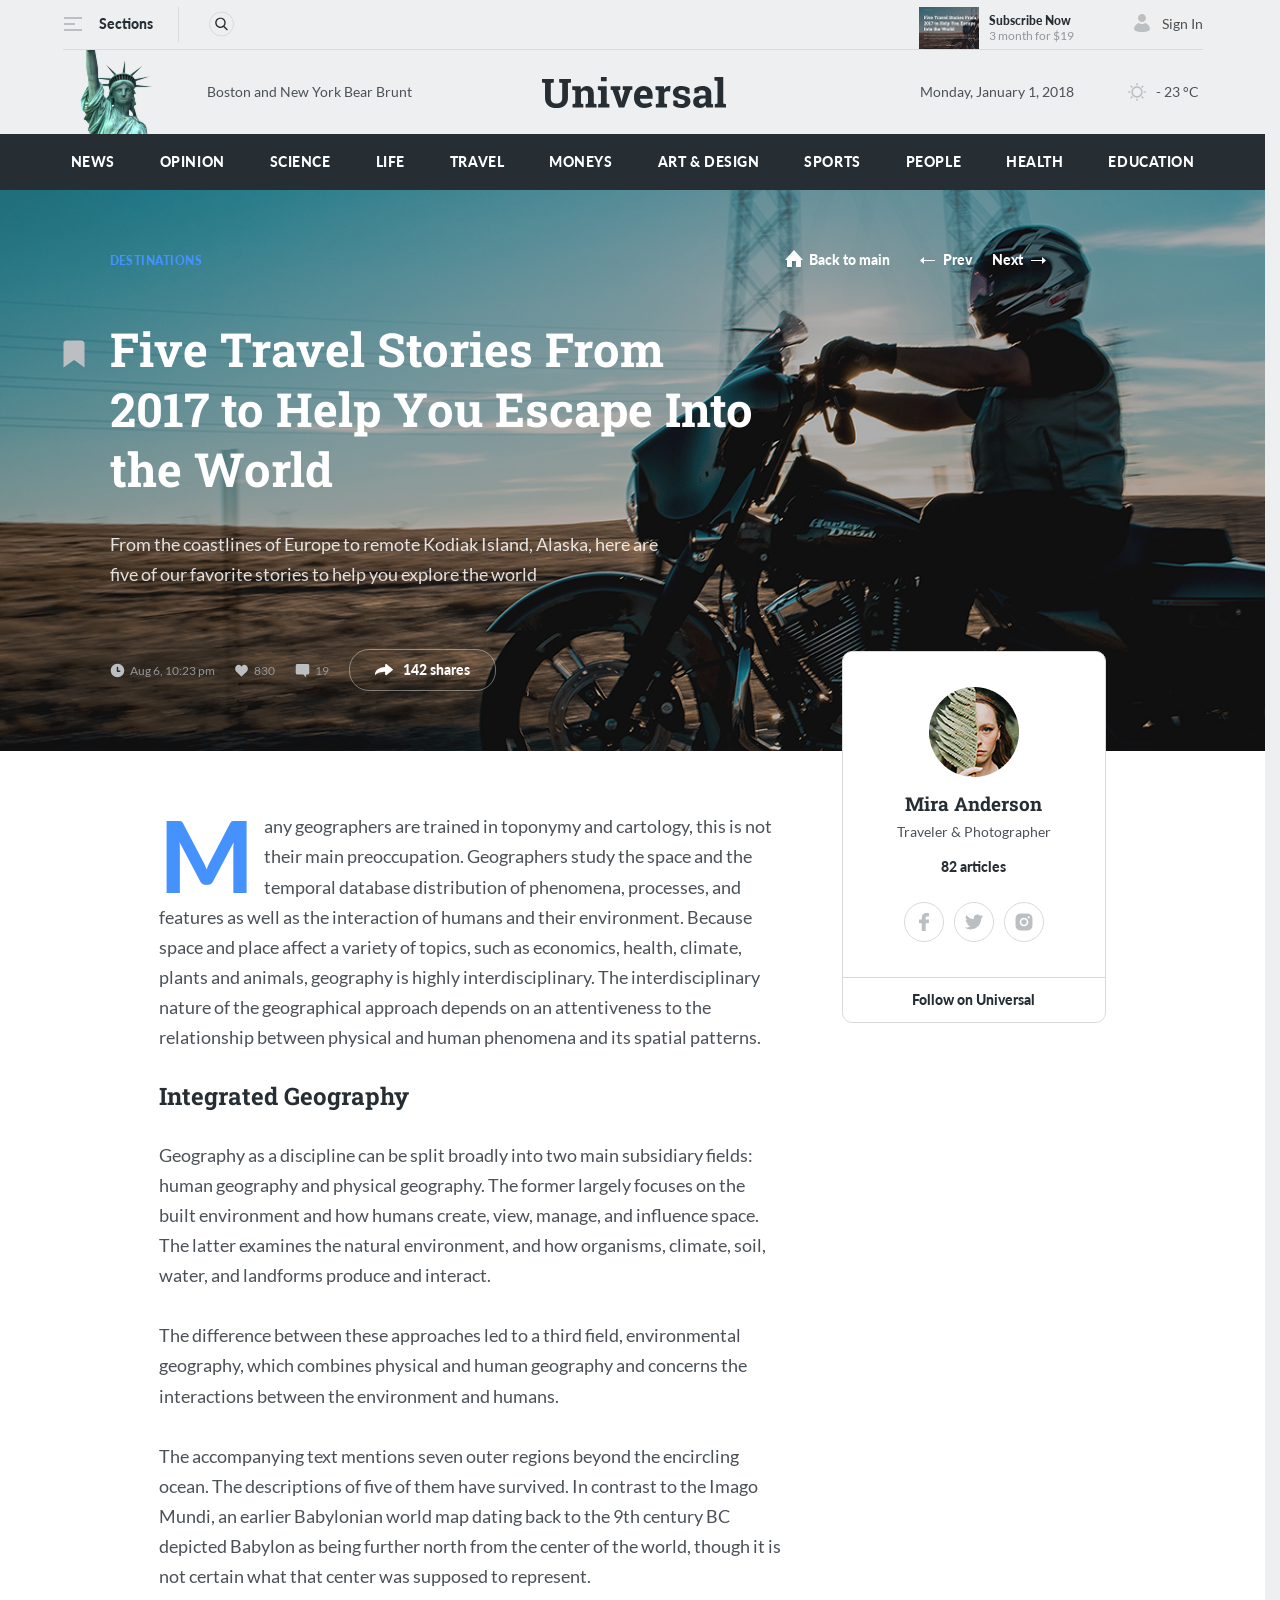
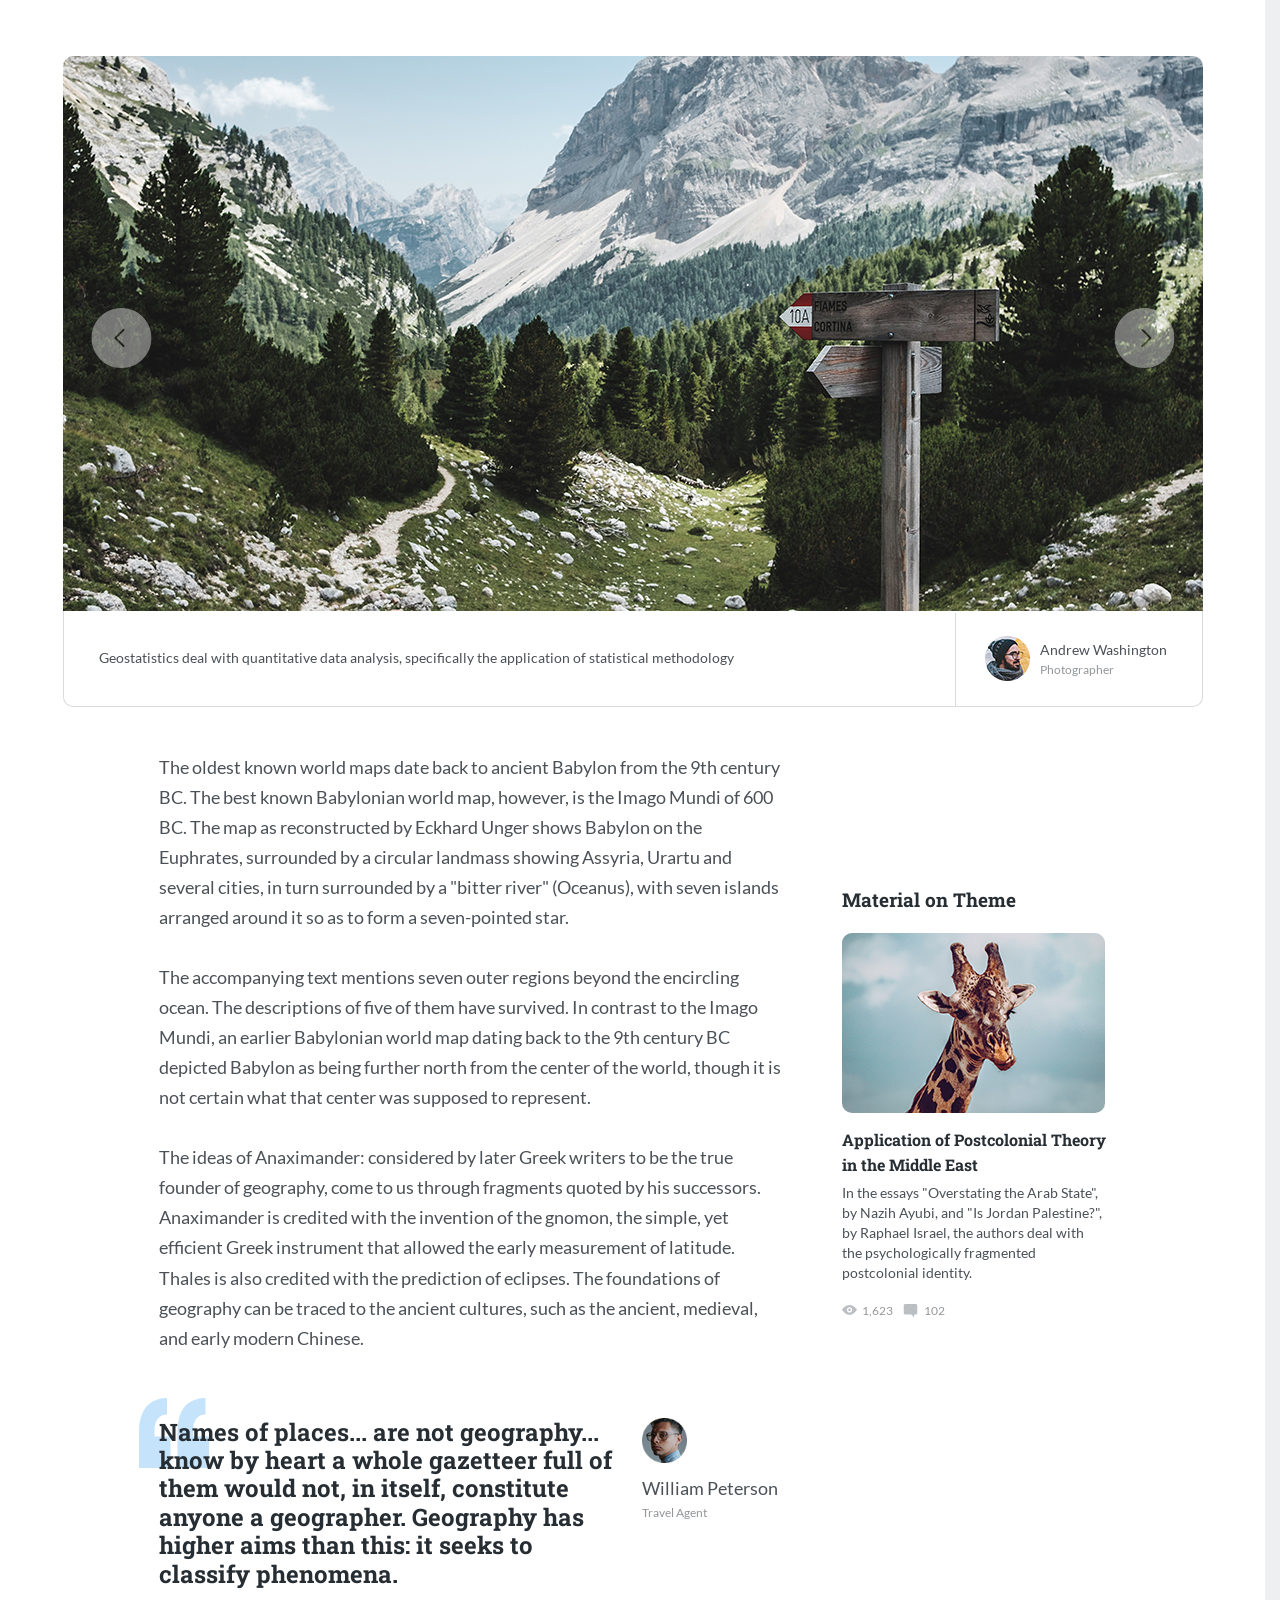
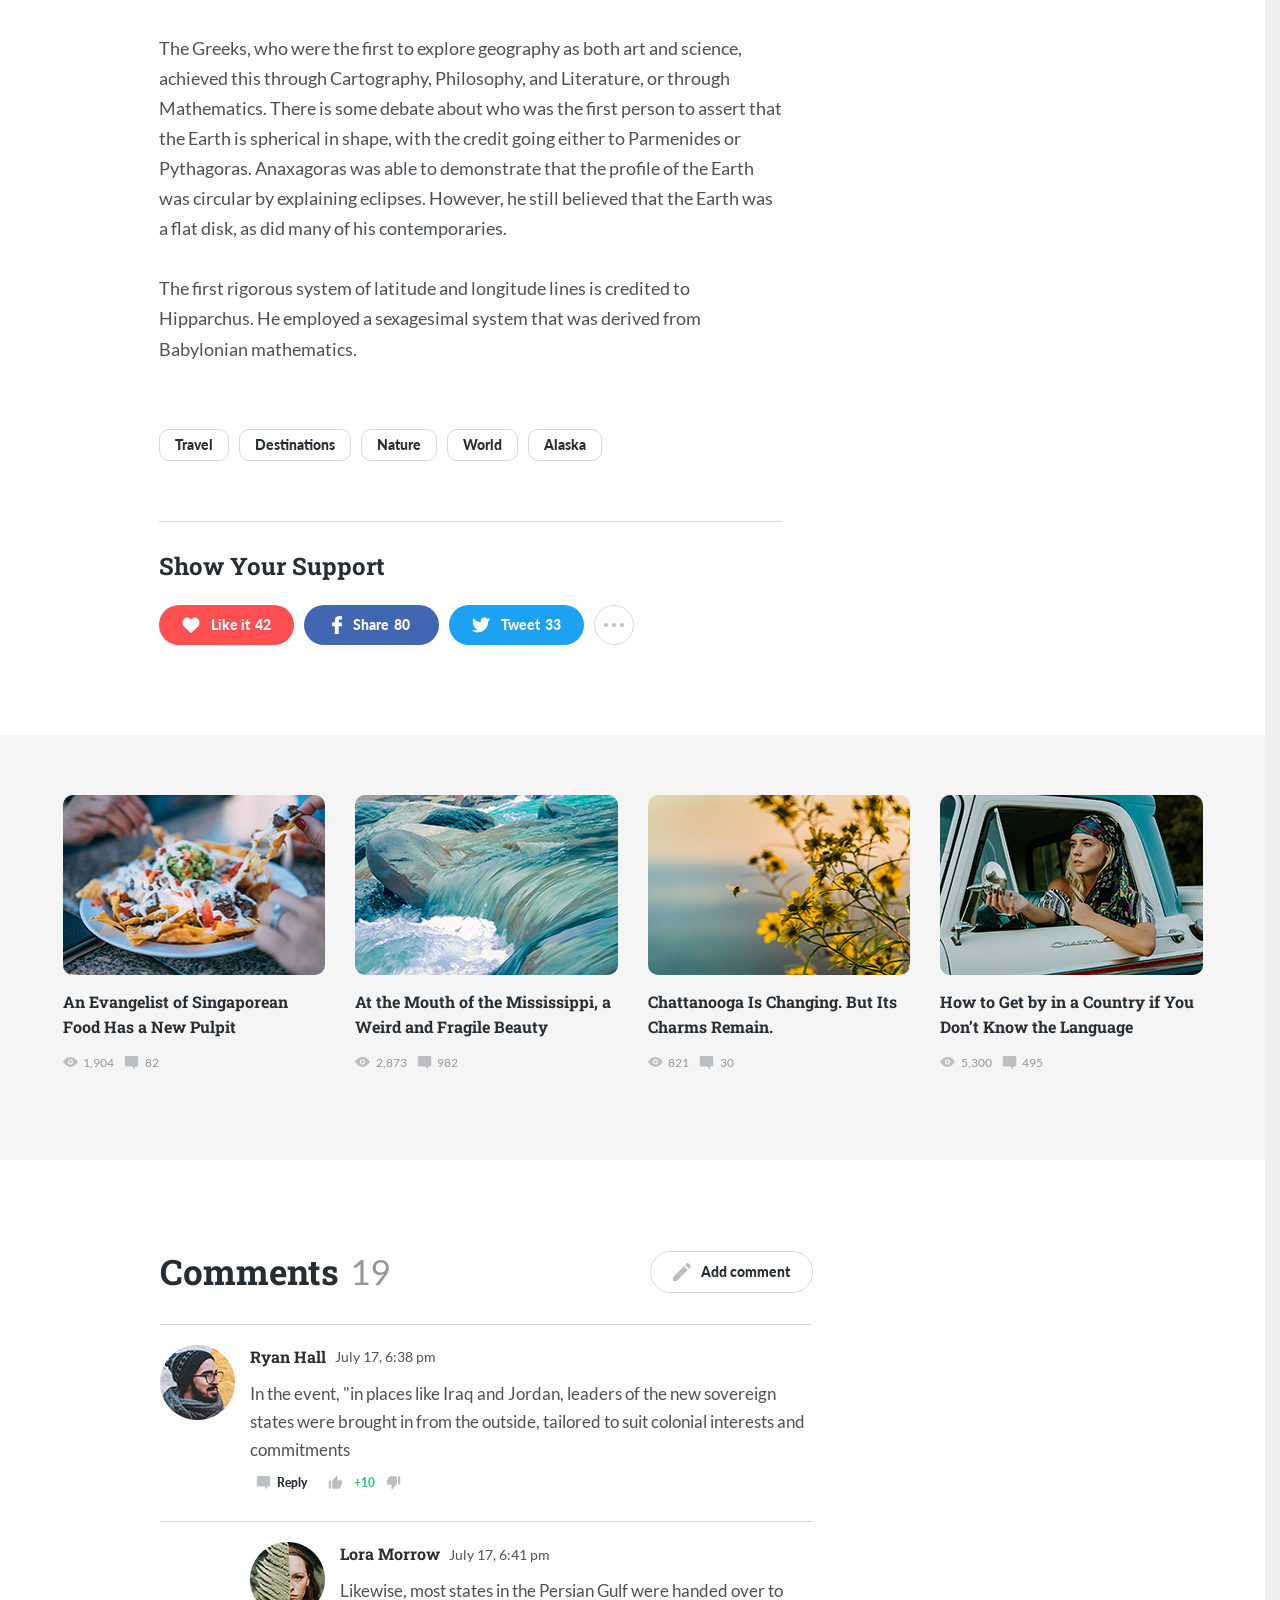
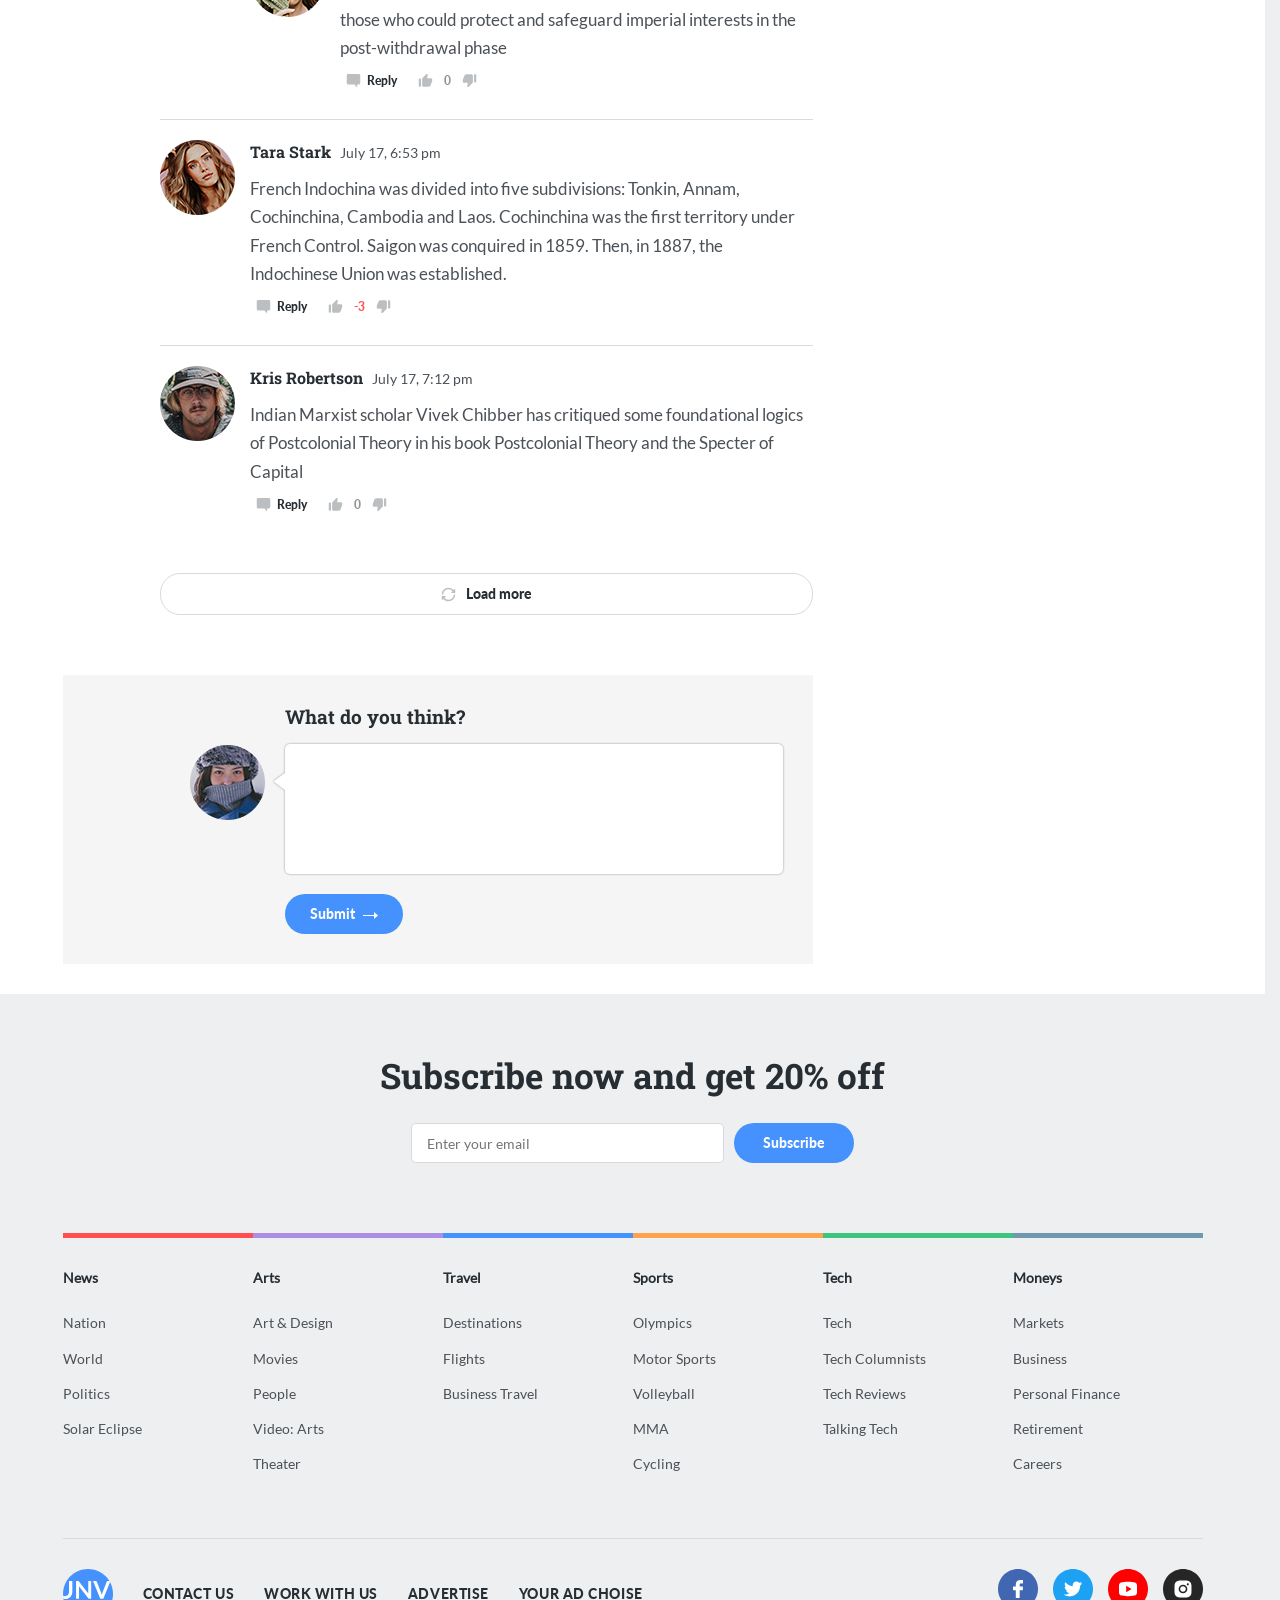
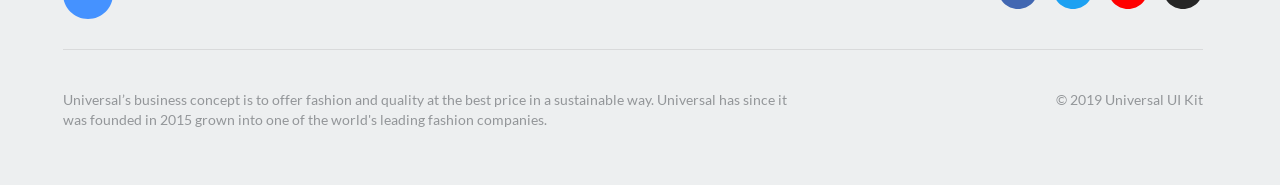
==== commit 637d33af: "SCSS development of the feature/travel-note section" ====
--- a/travel.html
+++ b/travel.html
@@ -67,7 +67,7 @@
                     <a class="header-top__stories-link stories-link" href="/">
                         <img 
                             class="stories-link__image" 
-                            src="/img/header/header-bg-mini.jpg" 
+                            src="./img/header/header-bg-mini.jpg" 
                             alt="Five Travel Stories From 2017 to Help You Escape Into the World"
                             width="60" height="41"
                             loading="lazy"
@@ -86,7 +86,7 @@
                 </div>
             </div>
             <div class="header__bottom header-bottom" data-js-header-bottom>
-                <img class="header-bottom__image" src="/img/header/header-bg-bottom.jpg" alt="Statue of Liberty" width="100" height="84" loading="lazy">
+                <img class="header-bottom__image" src="./img/header/header-bg-bottom.jpg" alt="Statue of Liberty" width="100" height="84" loading="lazy">
                 <div class="header-bottom__logo">
                     <p class="header-bottom__logo-text">Boston and New York Bear Brunt</p>
                     <svg width="184" height="31" viewBox="0 0 184 31" fill="none" xmlns="http://www.w3.org/2000/svg">
@@ -199,7 +199,7 @@
                                             <div class="blog-actions">
                                                 <ul class="blog-actions__list blog-actions__list--top">
                                                     <li class="blog-actions__item">
-                                                        <button class="blog-actions__button blog-actions__button--color-base" type="button" aria-label="Discuss" title="Discuss">
+                                                        <button class="blog-actions__button blog-actions__button--color-base" type="button" aria-label="Time" title="Time">
                                                             <span class="blog-actions__icon-wrapper">
                                                                 <svg width="15" height="15" viewBox="0 0 15 15" fill="none" xmlns="http://www.w3.org/2000/svg">
                                                                     <path fill-rule="evenodd" clip-rule="evenodd" d="M7.5 14.25C3.77208 14.25 0.75 11.2279 0.75 7.5C0.75 3.77208 3.77208 0.75 7.5 0.75C11.2279 0.75 14.25 3.77208 14.25 7.5C14.25 11.2279 11.2279 14.25 7.5 14.25ZM8.25 7.5V4.5C8.25 4.08579 7.91421 3.75 7.5 3.75C7.08579 3.75 6.75 4.08579 6.75 4.5V8.25C6.75 8.66421 7.08579 9 7.5 9H9.75C10.1642 9 10.5 8.66421 10.5 8.25C10.5 7.83579 10.1642 7.5 9.75 7.5H8.25Z" fill="white"/>
@@ -209,23 +209,23 @@
                                                         </button>
                                                     </li>
                                                     <li class="blog-actions__item">
+                                                        <button class="blog-actions__button blog-actions__button--color-base" type="button" aria-label="Dislike" title="Dislike">
+                                                            <span class="blog-actions__icon-wrapper">
+                                                                <svg width="13" height="13" viewBox="0 0 13 13" fill="none" xmlns="http://www.w3.org/2000/svg">
+                                                                    <path fill-rule="evenodd" clip-rule="evenodd" d="M11.8391 1.96033C11.1701 1.2119 10.2807 0.800049 9.33459 0.800049C8.38831 0.800049 7.59423 1.2119 6.925 1.96033L6.49998 2.63921L6.075 1.96033C5.40597 1.2119 4.61164 0.800049 3.66557 0.800049C2.71953 0.800049 1.82982 1.2119 1.16086 1.96033C-0.220288 3.50554 -0.220288 6.01968 1.16086 7.56429L6.10991 12.3207C6.19083 12.4116 6.29157 12.4672 6.39682 12.4886C6.43211 12.4964 6.46761 12.5 6.50317 12.5C6.64318 12.5 6.78341 12.4403 6.89004 12.3207L11.8391 7.56429C13.2203 6.01968 13.2203 3.50554 11.8391 1.96033Z" fill="white"/>
+                                                                </svg>
+                                                            </span>                                                      
+                                                            <span class="blog-actions__text">830</span>
+                                                        </button>
+                                                    </li>
+                                                    <li class="blog-actions__item">
                                                         <button class="blog-actions__button blog-actions__button--color-base" type="button" aria-label="Discuss" title="Discuss">
                                                             <span class="blog-actions__icon-wrapper">
                                                                 <svg width="15" height="15" viewBox="0 0 15 14" fill="none" xmlns="http://www.w3.org/2000/svg">
                                                                     <path fill-rule="evenodd" clip-rule="evenodd" d="M11.1346 10.9998V13.9998L8.36064 10.9998H2.25C1.42157 10.9998 0.75 10.3282 0.75 9.49976V1.99976C0.75 1.17133 1.42157 0.499756 2.25 0.499756H12.75C13.5784 0.499756 14.25 1.17133 14.25 1.99976V9.49976C14.25 10.3282 13.5784 10.9998 12.75 10.9998H11.1346Z" fill="#BCBFC2"/>
                                                                 </svg>
                                                             </span>
-                                                            <span class="blog-actions__text">342</span>
-                                                        </button>
-                                                    </li>
-                                                    <li class="blog-actions__item">
-                                                        <button class="blog-actions__button blog-actions__button--color-base" type="button" aria-label="Dislike" title="Dislike">
-                                                            <span class="blog-actions__icon-wrapper">
-                                                                <svg width="13" height="13" viewBox="0 0 13 13" fill="none" xmlns="http://www.w3.org/2000/svg">
-                                                                    <path fill-rule="evenodd" clip-rule="evenodd" d="M11.8391 1.96033C11.1701 1.2119 10.2807 0.800049 9.33459 0.800049C8.38831 0.800049 7.59423 1.2119 6.925 1.96033L6.49998 2.63921L6.075 1.96033C5.40597 1.2119 4.61164 0.800049 3.66557 0.800049C2.71953 0.800049 1.82982 1.2119 1.16086 1.96033C-0.220288 3.50554 -0.220288 6.01968 1.16086 7.56429L6.10991 12.3207C6.19083 12.4116 6.29157 12.4672 6.39682 12.4886C6.43211 12.4964 6.46761 12.5 6.50317 12.5C6.64318 12.5 6.78341 12.4403 6.89004 12.3207L11.8391 7.56429C13.2203 6.01968 13.2203 3.50554 11.8391 1.96033Z" fill="white"/>
-                                                                </svg>
-                                                            </span>
-                                                            <span class="blog-actions__text">830</span>
+                                                            <span class="blog-actions__text">19</span>
                                                         </button>
                                                     </li>
                                                 </ul>
@@ -282,7 +282,7 @@
                                             <div class="blog-actions">
                                                 <ul class="blog-actions__list blog-actions__list--top">
                                                     <li class="blog-actions__item">
-                                                        <button class="blog-actions__button blog-actions__button--color-base" type="button" aria-label="Discuss" title="Discuss">
+                                                        <button class="blog-actions__button blog-actions__button--color-base" type="button" aria-label="Time" title="Time">
                                                             <span class="blog-actions__icon-wrapper">
                                                                 <svg width="15" height="15" viewBox="0 0 15 15" fill="none" xmlns="http://www.w3.org/2000/svg">
                                                                     <path fill-rule="evenodd" clip-rule="evenodd" d="M7.5 14.25C3.77208 14.25 0.75 11.2279 0.75 7.5C0.75 3.77208 3.77208 0.75 7.5 0.75C11.2279 0.75 14.25 3.77208 14.25 7.5C14.25 11.2279 11.2279 14.25 7.5 14.25ZM8.25 7.5V4.5C8.25 4.08579 7.91421 3.75 7.5 3.75C7.08579 3.75 6.75 4.08579 6.75 4.5V8.25C6.75 8.66421 7.08579 9 7.5 9H9.75C10.1642 9 10.5 8.66421 10.5 8.25C10.5 7.83579 10.1642 7.5 9.75 7.5H8.25Z" fill="white"/>
@@ -292,23 +292,23 @@
                                                         </button>
                                                     </li>
                                                     <li class="blog-actions__item">
+                                                        <button class="blog-actions__button blog-actions__button--color-base" type="button" aria-label="Dislike" title="Dislike">
+                                                            <span class="blog-actions__icon-wrapper">
+                                                                <svg width="13" height="13" viewBox="0 0 13 13" fill="none" xmlns="http://www.w3.org/2000/svg">
+                                                                    <path fill-rule="evenodd" clip-rule="evenodd" d="M11.8391 1.96033C11.1701 1.2119 10.2807 0.800049 9.33459 0.800049C8.38831 0.800049 7.59423 1.2119 6.925 1.96033L6.49998 2.63921L6.075 1.96033C5.40597 1.2119 4.61164 0.800049 3.66557 0.800049C2.71953 0.800049 1.82982 1.2119 1.16086 1.96033C-0.220288 3.50554 -0.220288 6.01968 1.16086 7.56429L6.10991 12.3207C6.19083 12.4116 6.29157 12.4672 6.39682 12.4886C6.43211 12.4964 6.46761 12.5 6.50317 12.5C6.64318 12.5 6.78341 12.4403 6.89004 12.3207L11.8391 7.56429C13.2203 6.01968 13.2203 3.50554 11.8391 1.96033Z" fill="white"/>
+                                                                </svg>
+                                                            </span>                                                      
+                                                            <span class="blog-actions__text">830</span>
+                                                        </button>
+                                                    </li>
+                                                    <li class="blog-actions__item">
                                                         <button class="blog-actions__button blog-actions__button--color-base" type="button" aria-label="Discuss" title="Discuss">
                                                             <span class="blog-actions__icon-wrapper">
                                                                 <svg width="15" height="15" viewBox="0 0 15 14" fill="none" xmlns="http://www.w3.org/2000/svg">
                                                                     <path fill-rule="evenodd" clip-rule="evenodd" d="M11.1346 10.9998V13.9998L8.36064 10.9998H2.25C1.42157 10.9998 0.75 10.3282 0.75 9.49976V1.99976C0.75 1.17133 1.42157 0.499756 2.25 0.499756H12.75C13.5784 0.499756 14.25 1.17133 14.25 1.99976V9.49976C14.25 10.3282 13.5784 10.9998 12.75 10.9998H11.1346Z" fill="#BCBFC2"/>
                                                                 </svg>
                                                             </span>
-                                                            <span class="blog-actions__text">342</span>
-                                                        </button>
-                                                    </li>
-                                                    <li class="blog-actions__item">
-                                                        <button class="blog-actions__button blog-actions__button--color-base" type="button" aria-label="Dislike" title="Dislike">
-                                                            <span class="blog-actions__icon-wrapper">
-                                                                <svg width="13" height="13" viewBox="0 0 13 13" fill="none" xmlns="http://www.w3.org/2000/svg">
-                                                                    <path fill-rule="evenodd" clip-rule="evenodd" d="M11.8391 1.96033C11.1701 1.2119 10.2807 0.800049 9.33459 0.800049C8.38831 0.800049 7.59423 1.2119 6.925 1.96033L6.49998 2.63921L6.075 1.96033C5.40597 1.2119 4.61164 0.800049 3.66557 0.800049C2.71953 0.800049 1.82982 1.2119 1.16086 1.96033C-0.220288 3.50554 -0.220288 6.01968 1.16086 7.56429L6.10991 12.3207C6.19083 12.4116 6.29157 12.4672 6.39682 12.4886C6.43211 12.4964 6.46761 12.5 6.50317 12.5C6.64318 12.5 6.78341 12.4403 6.89004 12.3207L11.8391 7.56429C13.2203 6.01968 13.2203 3.50554 11.8391 1.96033Z" fill="white"/>
-                                                                </svg>
-                                                            </span>
-                                                            <span class="blog-actions__text">830</span>
+                                                            <span class="blog-actions__text">19</span>
                                                         </button>
                                                     </li>
                                                 </ul>
@@ -461,7 +461,7 @@
                     <div class="articles-geograph__material material-card">
                         <div class="material-card__body">
                             <h4 class="material-card__title h4">Material on Theme</h4>
-                            <img class="material-card__image" src="/img/articles/articles-material-image.jpg" alt="Giraffe on a blue background" width="263" height="180" loading="lazy">
+                            <img class="material-card__image" src="./img/articles/articles-material-image.jpg" alt="Giraffe on a blue background" width="263" height="180" loading="lazy">
                             <h5 class="material-card__subtitle h5">Application of Postcolonial Theory in the Middle East</h5>
                             <div class="material-card__description">
                                 <p>
@@ -471,7 +471,7 @@
                             <div class="material-card__actions blog-actions">
                                 <ul class="blog-actions__list">
                                     <li class="blog-actions__item">
-                                        <button class="blog-actions__button blog-actions__button--color-base" type="button" aria-label="Discuss" title="Discuss">
+                                        <button class="blog-actions__button blog-actions__button--color-base" type="button" aria-label="Views" title="Views">
                                             <span class="blog-actions__icon-wrapper">
                                                 <svg width="15" height="10" viewBox="0 0 15 10" fill="none" xmlns="http://www.w3.org/2000/svg">
                                                     <path fill-rule="evenodd" clip-rule="evenodd" d="M15 4.63696C15 4.63696 12 9.75 7.5 9.75C3 9.75 0 4.63696 0 4.63696C0 4.63696 3 0 7.5 0C12 0 15 4.63696 15 4.63696ZM7.5 2.25C8.94707 2.25 10.125 3.42825 10.125 4.87582C10.125 6.32257 8.94707 7.5 7.5 7.5C6.05293 7.5 4.875 6.32585 4.875 4.87582C4.875 3.42825 6.05293 2.25 7.5 2.25ZM7.49858 6.18785C8.22277 6.18785 8.80965 5.59681 8.80965 4.8717C8.80965 4.14604 8.22222 3.555 7.49858 3.555C6.77549 3.555 6.1875 4.14439 6.1875 4.8706C6.1875 5.59681 6.77549 6.18785 7.49858 6.18785Z" fill="#BCBFC2"/>
@@ -481,10 +481,10 @@
                                         </button>
                                     </li>
                                     <li class="blog-actions__item">
-                                        <button class="blog-actions__button blog-actions__button--color-base" type="button" aria-label="Dislike" title="Dislike">
+                                        <button class="blog-actions__button blog-actions__button--color-base" type="button" aria-label="Discuss" title="Discuss">
                                             <span class="blog-actions__icon-wrapper">
-                                                <svg width="13" height="13" viewBox="0 0 13 13" fill="none" xmlns="http://www.w3.org/2000/svg">
-                                                    <path fill-rule="evenodd" clip-rule="evenodd" d="M11.8391 1.96033C11.1701 1.2119 10.2807 0.800049 9.33459 0.800049C8.38831 0.800049 7.59423 1.2119 6.925 1.96033L6.49998 2.63921L6.075 1.96033C5.40597 1.2119 4.61164 0.800049 3.66557 0.800049C2.71953 0.800049 1.82982 1.2119 1.16086 1.96033C-0.220288 3.50554 -0.220288 6.01968 1.16086 7.56429L6.10991 12.3207C6.19083 12.4116 6.29157 12.4672 6.39682 12.4886C6.43211 12.4964 6.46761 12.5 6.50317 12.5C6.64318 12.5 6.78341 12.4403 6.89004 12.3207L11.8391 7.56429C13.2203 6.01968 13.2203 3.50554 11.8391 1.96033Z" fill="white"/>
+                                                <svg width="15" height="15" viewBox="0 0 15 14" fill="none" xmlns="http://www.w3.org/2000/svg">
+                                                    <path fill-rule="evenodd" clip-rule="evenodd" d="M11.1346 10.9998V13.9998L8.36064 10.9998H2.25C1.42157 10.9998 0.75 10.3282 0.75 9.49976V1.99976C0.75 1.17133 1.42157 0.499756 2.25 0.499756H12.75C13.5784 0.499756 14.25 1.17133 14.25 1.99976V9.49976C14.25 10.3282 13.5784 10.9998 12.75 10.9998H11.1346Z" fill="#BCBFC2"/>
                                                 </svg>
                                             </span>
                                             <span class="blog-actions__text">102</span>
@@ -612,7 +612,7 @@
                             <div class="note__actions blog-actions">
                                 <ul class="blog-actions__list">
                                     <li class="blog-actions__item">
-                                        <button class="blog-actions__button blog-actions__button--color-base" type="button" aria-label="Discuss" title="Discuss">
+                                        <button class="blog-actions__button blog-actions__button--color-base" type="button" aria-label="Views" title="Views">
                                             <span class="blog-actions__icon-wrapper">
                                                 <svg width="15" height="10" viewBox="0 0 15 10" fill="none" xmlns="http://www.w3.org/2000/svg">
                                                     <path fill-rule="evenodd" clip-rule="evenodd" d="M15 4.63696C15 4.63696 12 9.75 7.5 9.75C3 9.75 0 4.63696 0 4.63696C0 4.63696 3 0 7.5 0C12 0 15 4.63696 15 4.63696ZM7.5 2.25C8.94707 2.25 10.125 3.42825 10.125 4.87582C10.125 6.32257 8.94707 7.5 7.5 7.5C6.05293 7.5 4.875 6.32585 4.875 4.87582C4.875 3.42825 6.05293 2.25 7.5 2.25ZM7.49858 6.18785C8.22277 6.18785 8.80965 5.59681 8.80965 4.8717C8.80965 4.14604 8.22222 3.555 7.49858 3.555C6.77549 3.555 6.1875 4.14439 6.1875 4.8706C6.1875 5.59681 6.77549 6.18785 7.49858 6.18785Z" fill="#BCBFC2"/>
@@ -622,10 +622,10 @@
                                         </button>
                                     </li>
                                     <li class="blog-actions__item">
-                                        <button class="blog-actions__button blog-actions__button--color-base" type="button" aria-label="Dislike" title="Dislike">
+                                        <button class="blog-actions__button blog-actions__button--color-base" type="button" aria-label="Discuss" title="Discuss">
                                             <span class="blog-actions__icon-wrapper">
-                                                <svg width="13" height="13" viewBox="0 0 13 13" fill="none" xmlns="http://www.w3.org/2000/svg">
-                                                    <path fill-rule="evenodd" clip-rule="evenodd" d="M11.8391 1.96033C11.1701 1.2119 10.2807 0.800049 9.33459 0.800049C8.38831 0.800049 7.59423 1.2119 6.925 1.96033L6.49998 2.63921L6.075 1.96033C5.40597 1.2119 4.61164 0.800049 3.66557 0.800049C2.71953 0.800049 1.82982 1.2119 1.16086 1.96033C-0.220288 3.50554 -0.220288 6.01968 1.16086 7.56429L6.10991 12.3207C6.19083 12.4116 6.29157 12.4672 6.39682 12.4886C6.43211 12.4964 6.46761 12.5 6.50317 12.5C6.64318 12.5 6.78341 12.4403 6.89004 12.3207L11.8391 7.56429C13.2203 6.01968 13.2203 3.50554 11.8391 1.96033Z" fill="white"/>
+                                                <svg width="15" height="15" viewBox="0 0 15 14" fill="none" xmlns="http://www.w3.org/2000/svg">
+                                                    <path fill-rule="evenodd" clip-rule="evenodd" d="M11.1346 10.9998V13.9998L8.36064 10.9998H2.25C1.42157 10.9998 0.75 10.3282 0.75 9.49976V1.99976C0.75 1.17133 1.42157 0.499756 2.25 0.499756H12.75C13.5784 0.499756 14.25 1.17133 14.25 1.99976V9.49976C14.25 10.3282 13.5784 10.9998 12.75 10.9998H11.1346Z" fill="#BCBFC2"/>
                                                 </svg>
                                             </span>
                                             <span class="blog-actions__text">82</span>
@@ -642,7 +642,7 @@
                             <div class="note__actions blog-actions">
                                 <ul class="blog-actions__list">
                                     <li class="blog-actions__item">
-                                        <button class="blog-actions__button blog-actions__button--color-base" type="button" aria-label="Discuss" title="Discuss">
+                                        <button class="blog-actions__button blog-actions__button--color-base" type="button" aria-label="Views" title="Views">
                                             <span class="blog-actions__icon-wrapper">
                                                 <svg width="15" height="10" viewBox="0 0 15 10" fill="none" xmlns="http://www.w3.org/2000/svg">
                                                     <path fill-rule="evenodd" clip-rule="evenodd" d="M15 4.63696C15 4.63696 12 9.75 7.5 9.75C3 9.75 0 4.63696 0 4.63696C0 4.63696 3 0 7.5 0C12 0 15 4.63696 15 4.63696ZM7.5 2.25C8.94707 2.25 10.125 3.42825 10.125 4.87582C10.125 6.32257 8.94707 7.5 7.5 7.5C6.05293 7.5 4.875 6.32585 4.875 4.87582C4.875 3.42825 6.05293 2.25 7.5 2.25ZM7.49858 6.18785C8.22277 6.18785 8.80965 5.59681 8.80965 4.8717C8.80965 4.14604 8.22222 3.555 7.49858 3.555C6.77549 3.555 6.1875 4.14439 6.1875 4.8706C6.1875 5.59681 6.77549 6.18785 7.49858 6.18785Z" fill="#BCBFC2"/>
@@ -652,10 +652,10 @@
                                         </button>
                                     </li>
                                     <li class="blog-actions__item">
-                                        <button class="blog-actions__button blog-actions__button--color-base" type="button" aria-label="Dislike" title="Dislike">
+                                        <button class="blog-actions__button blog-actions__button--color-base" type="button" aria-label="Discuss" title="Discuss">
                                             <span class="blog-actions__icon-wrapper">
-                                                <svg width="13" height="13" viewBox="0 0 13 13" fill="none" xmlns="http://www.w3.org/2000/svg">
-                                                    <path fill-rule="evenodd" clip-rule="evenodd" d="M11.8391 1.96033C11.1701 1.2119 10.2807 0.800049 9.33459 0.800049C8.38831 0.800049 7.59423 1.2119 6.925 1.96033L6.49998 2.63921L6.075 1.96033C5.40597 1.2119 4.61164 0.800049 3.66557 0.800049C2.71953 0.800049 1.82982 1.2119 1.16086 1.96033C-0.220288 3.50554 -0.220288 6.01968 1.16086 7.56429L6.10991 12.3207C6.19083 12.4116 6.29157 12.4672 6.39682 12.4886C6.43211 12.4964 6.46761 12.5 6.50317 12.5C6.64318 12.5 6.78341 12.4403 6.89004 12.3207L11.8391 7.56429C13.2203 6.01968 13.2203 3.50554 11.8391 1.96033Z" fill="white"/>
+                                                <svg width="15" height="15" viewBox="0 0 15 14" fill="none" xmlns="http://www.w3.org/2000/svg">
+                                                    <path fill-rule="evenodd" clip-rule="evenodd" d="M11.1346 10.9998V13.9998L8.36064 10.9998H2.25C1.42157 10.9998 0.75 10.3282 0.75 9.49976V1.99976C0.75 1.17133 1.42157 0.499756 2.25 0.499756H12.75C13.5784 0.499756 14.25 1.17133 14.25 1.99976V9.49976C14.25 10.3282 13.5784 10.9998 12.75 10.9998H11.1346Z" fill="#BCBFC2"/>
                                                 </svg>
                                             </span>
                                             <span class="blog-actions__text">982</span>
@@ -672,7 +672,7 @@
                             <div class="note__actions blog-actions">
                                 <ul class="blog-actions__list">
                                     <li class="blog-actions__item">
-                                        <button class="blog-actions__button blog-actions__button--color-base" type="button" aria-label="Discuss" title="Discuss">
+                                        <button class="blog-actions__button blog-actions__button--color-base" type="button" aria-label="Views" title="Views">
                                             <span class="blog-actions__icon-wrapper">
                                                 <svg width="15" height="10" viewBox="0 0 15 10" fill="none" xmlns="http://www.w3.org/2000/svg">
                                                     <path fill-rule="evenodd" clip-rule="evenodd" d="M15 4.63696C15 4.63696 12 9.75 7.5 9.75C3 9.75 0 4.63696 0 4.63696C0 4.63696 3 0 7.5 0C12 0 15 4.63696 15 4.63696ZM7.5 2.25C8.94707 2.25 10.125 3.42825 10.125 4.87582C10.125 6.32257 8.94707 7.5 7.5 7.5C6.05293 7.5 4.875 6.32585 4.875 4.87582C4.875 3.42825 6.05293 2.25 7.5 2.25ZM7.49858 6.18785C8.22277 6.18785 8.80965 5.59681 8.80965 4.8717C8.80965 4.14604 8.22222 3.555 7.49858 3.555C6.77549 3.555 6.1875 4.14439 6.1875 4.8706C6.1875 5.59681 6.77549 6.18785 7.49858 6.18785Z" fill="#BCBFC2"/>
@@ -682,10 +682,10 @@
                                         </button>
                                     </li>
                                     <li class="blog-actions__item">
-                                        <button class="blog-actions__button blog-actions__button--color-base" type="button" aria-label="Dislike" title="Dislike">
+                                        <button class="blog-actions__button blog-actions__button--color-base" type="button" aria-label="Discuss" title="Discuss">
                                             <span class="blog-actions__icon-wrapper">
-                                                <svg width="13" height="13" viewBox="0 0 13 13" fill="none" xmlns="http://www.w3.org/2000/svg">
-                                                    <path fill-rule="evenodd" clip-rule="evenodd" d="M11.8391 1.96033C11.1701 1.2119 10.2807 0.800049 9.33459 0.800049C8.38831 0.800049 7.59423 1.2119 6.925 1.96033L6.49998 2.63921L6.075 1.96033C5.40597 1.2119 4.61164 0.800049 3.66557 0.800049C2.71953 0.800049 1.82982 1.2119 1.16086 1.96033C-0.220288 3.50554 -0.220288 6.01968 1.16086 7.56429L6.10991 12.3207C6.19083 12.4116 6.29157 12.4672 6.39682 12.4886C6.43211 12.4964 6.46761 12.5 6.50317 12.5C6.64318 12.5 6.78341 12.4403 6.89004 12.3207L11.8391 7.56429C13.2203 6.01968 13.2203 3.50554 11.8391 1.96033Z" fill="white"/>
+                                                <svg width="15" height="15" viewBox="0 0 15 14" fill="none" xmlns="http://www.w3.org/2000/svg">
+                                                    <path fill-rule="evenodd" clip-rule="evenodd" d="M11.1346 10.9998V13.9998L8.36064 10.9998H2.25C1.42157 10.9998 0.75 10.3282 0.75 9.49976V1.99976C0.75 1.17133 1.42157 0.499756 2.25 0.499756H12.75C13.5784 0.499756 14.25 1.17133 14.25 1.99976V9.49976C14.25 10.3282 13.5784 10.9998 12.75 10.9998H11.1346Z" fill="#BCBFC2"/>
                                                 </svg>
                                             </span>
                                             <span class="blog-actions__text">30</span>
@@ -702,7 +702,7 @@
                             <div class="note__actions blog-actions">
                                 <ul class="blog-actions__list">
                                     <li class="blog-actions__item">
-                                        <button class="blog-actions__button blog-actions__button--color-base" type="button" aria-label="Discuss" title="Discuss">
+                                        <button class="blog-actions__button blog-actions__button--color-base" type="button" aria-label="Views" title="Views">
                                             <span class="blog-actions__icon-wrapper">
                                                 <svg width="15" height="10" viewBox="0 0 15 10" fill="none" xmlns="http://www.w3.org/2000/svg">
                                                     <path fill-rule="evenodd" clip-rule="evenodd" d="M15 4.63696C15 4.63696 12 9.75 7.5 9.75C3 9.75 0 4.63696 0 4.63696C0 4.63696 3 0 7.5 0C12 0 15 4.63696 15 4.63696ZM7.5 2.25C8.94707 2.25 10.125 3.42825 10.125 4.87582C10.125 6.32257 8.94707 7.5 7.5 7.5C6.05293 7.5 4.875 6.32585 4.875 4.87582C4.875 3.42825 6.05293 2.25 7.5 2.25ZM7.49858 6.18785C8.22277 6.18785 8.80965 5.59681 8.80965 4.8717C8.80965 4.14604 8.22222 3.555 7.49858 3.555C6.77549 3.555 6.1875 4.14439 6.1875 4.8706C6.1875 5.59681 6.77549 6.18785 7.49858 6.18785Z" fill="#BCBFC2"/>
@@ -712,10 +712,10 @@
                                         </button>
                                     </li>
                                     <li class="blog-actions__item">
-                                        <button class="blog-actions__button blog-actions__button--color-base" type="button" aria-label="Dislike" title="Dislike">
+                                        <button class="blog-actions__button blog-actions__button--color-base" type="button" aria-label="Discuss" title="Discuss">
                                             <span class="blog-actions__icon-wrapper">
-                                                <svg width="13" height="13" viewBox="0 0 13 13" fill="none" xmlns="http://www.w3.org/2000/svg">
-                                                    <path fill-rule="evenodd" clip-rule="evenodd" d="M11.8391 1.96033C11.1701 1.2119 10.2807 0.800049 9.33459 0.800049C8.38831 0.800049 7.59423 1.2119 6.925 1.96033L6.49998 2.63921L6.075 1.96033C5.40597 1.2119 4.61164 0.800049 3.66557 0.800049C2.71953 0.800049 1.82982 1.2119 1.16086 1.96033C-0.220288 3.50554 -0.220288 6.01968 1.16086 7.56429L6.10991 12.3207C6.19083 12.4116 6.29157 12.4672 6.39682 12.4886C6.43211 12.4964 6.46761 12.5 6.50317 12.5C6.64318 12.5 6.78341 12.4403 6.89004 12.3207L11.8391 7.56429C13.2203 6.01968 13.2203 3.50554 11.8391 1.96033Z" fill="white"/>
+                                                <svg width="15" height="15" viewBox="0 0 15 14" fill="none" xmlns="http://www.w3.org/2000/svg">
+                                                    <path fill-rule="evenodd" clip-rule="evenodd" d="M11.1346 10.9998V13.9998L8.36064 10.9998H2.25C1.42157 10.9998 0.75 10.3282 0.75 9.49976V1.99976C0.75 1.17133 1.42157 0.499756 2.25 0.499756H12.75C13.5784 0.499756 14.25 1.17133 14.25 1.99976V9.49976C14.25 10.3282 13.5784 10.9998 12.75 10.9998H11.1346Z" fill="#BCBFC2"/>
                                                 </svg>
                                             </span>
                                             <span class="blog-actions__text">495</span>
@@ -729,8 +729,8 @@
             </div>
         </section>
         <section class="comments" aria-labelledby="comments-title">
-            <div class="comments__inner">
-                <div class="comments__content">
+            <div class="comments__inner container">
+                <div class="comments__wrapper">
                     <div class="comments__header">
                         <div class="comments__title-wrapper">
                             <h2 class="comments__title h2" id="comments-title">Comments</h2>
@@ -760,30 +760,28 @@
                                     <div class="comments__actions comments-actions">
                                         <ul class="comments-actions__list">
                                             <li class="comments-actions__item">
-                                                <button class="comments-actions__button">
-                                                    <svg width="13" height="13" viewBox="0 0 13 13" fill="none" xmlns="http://www.w3.org/2000/svg">
-                                                        <path fill-rule="evenodd" clip-rule="evenodd" d="M11.8391 1.96033C11.1701 1.2119 10.2807 0.800049 9.33459 0.800049C8.38831 0.800049 7.59423 1.2119 6.925 1.96033L6.49998 2.63921L6.075 1.96033C5.40597 1.2119 4.61164 0.800049 3.66557 0.800049C2.71953 0.800049 1.82982 1.2119 1.16086 1.96033C-0.220288 3.50554 -0.220288 6.01968 1.16086 7.56429L6.10991 12.3207C6.19083 12.4116 6.29157 12.4672 6.39682 12.4886C6.43211 12.4964 6.46761 12.5 6.50317 12.5C6.64318 12.5 6.78341 12.4403 6.89004 12.3207L11.8391 7.56429C13.2203 6.01968 13.2203 3.50554 11.8391 1.96033Z" fill="white"/>
+                                                <button class="comments-actions__button" type="button" aria-label="Discuss" title="Discuss">
+                                                    <svg width="15" height="15" viewBox="0 0 15 14" fill="none" xmlns="http://www.w3.org/2000/svg">
+                                                        <path fill-rule="evenodd" clip-rule="evenodd" d="M11.1346 10.9998V13.9998L8.36064 10.9998H2.25C1.42157 10.9998 0.75 10.3282 0.75 9.49976V1.99976C0.75 1.17133 1.42157 0.499756 2.25 0.499756H12.75C13.5784 0.499756 14.25 1.17133 14.25 1.99976V9.49976C14.25 10.3282 13.5784 10.9998 12.75 10.9998H11.1346Z" fill="#BCBFC2"/>
                                                     </svg>
                                                     <span>Reply</span>
                                                 </button>
                                             </li>
-                                            <li class="comments-actions__item">
-                                                <button class="comments-actions__button">
-                                                    <svg width="15" height="13" viewBox="0 0 15 13" fill="none" xmlns="http://www.w3.org/2000/svg">
-                                                        <path fill-rule="evenodd" clip-rule="evenodd" d="M1.5 12.75C1.08579 12.75 0.75 12.4142 0.75 12V5.25001C0.75 4.83579 1.08579 4.50001 1.5 4.50001H2.25C2.66421 4.50001 3 4.83579 3 5.25001V12C3 12.4142 2.66421 12.75 2.25 12.75H1.5ZM13.0227 4.20939C13.6977 4.20939 14.25 4.80066 14.25 5.52331C14.2403 6.52762 14.2162 7.08155 14.1778 7.18508C14.1394 7.28861 13.5089 8.8808 12.2864 11.9616C12.1023 12.4215 10.5902 12.75 10.0993 12.75H5.79C5.115 12.75 4.125 12.1587 4.125 11.4361V4.50001L8.19543 0.287946L8.19774 0.285557C8.55929 -0.0859288 9.15354 -0.0939831 9.52502 0.267568C9.64773 0.464659 9.77045 0.727447 9.77045 0.990235C9.77045 1.05593 9.77045 1.12163 9.77045 1.18733L9.15682 4.20939H13.0227Z" fill="#BCBFC2"/>
-                                                    </svg>
-                                                </button>
-                                            </li>                                       
-                                            <li class="comments-actions__item">
-                                                <span class="comments-actions__number-reactions">+10</span>
-                                            </li>
-                                            <li class="comments-actions__item">
-                                                <button class="comments-actions__button">
-                                                    <svg width="15" height="13" viewBox="0 0 15 13" fill="none" xmlns="http://www.w3.org/2000/svg">
-                                                        <path fill-rule="evenodd" clip-rule="evenodd" d="M13.5 0.249994C13.9142 0.249994 14.25 0.58578 14.25 0.999994V7.74999C14.25 8.16421 13.9142 8.49999 13.5 8.49999H12.75C12.3358 8.49999 12 8.16421 12 7.74999V0.999994C12 0.58578 12.3358 0.249994 12.75 0.249994H13.5ZM1.97727 8.79061C1.30227 8.79061 0.75 8.19934 0.75 7.47669C0.759695 6.47238 0.783758 5.91845 0.822192 5.81492C0.860626 5.71139 1.49111 4.1192 2.71364 1.03836C2.89773 0.57848 4.40981 0.249994 4.90072 0.249994H9.21C9.885 0.249994 10.875 0.841267 10.875 1.56394V8.49999L6.80457 12.7121L6.80226 12.7144C6.44071 13.0859 5.84646 13.094 5.47498 12.7324C5.35227 12.5353 5.22955 12.2726 5.22955 12.0098C5.22955 11.9441 5.22955 11.8784 5.22955 11.8127L5.84318 8.79061H1.97727Z" fill="#BCBFC2"/>
-                                                    </svg>
-                                                </button>
-                                            </li>                                        
+                                            <li class="comments-actions__item" type="button">
+                                                <div class="comments-actions__reactions" data-js-reactions>
+                                                    <button class="comments-actions__btn-like" type="button" aria-label="Like" title="Like" data-js-comments-btn-like>
+                                                        <svg width="15" height="13" viewBox="0 0 15 13" fill="none" xmlns="http://www.w3.org/2000/svg">
+                                                            <path fill-rule="evenodd" clip-rule="evenodd" d="M1.5 12.75C1.08579 12.75 0.75 12.4142 0.75 12V5.25001C0.75 4.83579 1.08579 4.50001 1.5 4.50001H2.25C2.66421 4.50001 3 4.83579 3 5.25001V12C3 12.4142 2.66421 12.75 2.25 12.75H1.5ZM13.0227 4.20939C13.6977 4.20939 14.25 4.80066 14.25 5.52331C14.2403 6.52762 14.2162 7.08155 14.1778 7.18508C14.1394 7.28861 13.5089 8.8808 12.2864 11.9616C12.1023 12.4215 10.5902 12.75 10.0993 12.75H5.79C5.115 12.75 4.125 12.1587 4.125 11.4361V4.50001L8.19543 0.287946L8.19774 0.285557C8.55929 -0.0859288 9.15354 -0.0939831 9.52502 0.267568C9.64773 0.464659 9.77045 0.727447 9.77045 0.990235C9.77045 1.05593 9.77045 1.12163 9.77045 1.18733L9.15682 4.20939H13.0227Z" fill="#BCBFC2"/>
+                                                        </svg>
+                                                    </button>
+                                                    <span class="comments-actions__number-reactions" data-js-comments-number>+10</span>
+                                                    <button class="comments-actions__btn-dislike" type="button" aria-label="Dislike" title="Dislike" data-js-comments-btn-dislike>
+                                                        <svg width="15" height="13" viewBox="0 0 15 13" fill="none" xmlns="http://www.w3.org/2000/svg">
+                                                            <path fill-rule="evenodd" clip-rule="evenodd" d="M13.5 0.249994C13.9142 0.249994 14.25 0.58578 14.25 0.999994V7.74999C14.25 8.16421 13.9142 8.49999 13.5 8.49999H12.75C12.3358 8.49999 12 8.16421 12 7.74999V0.999994C12 0.58578 12.3358 0.249994 12.75 0.249994H13.5ZM1.97727 8.79061C1.30227 8.79061 0.75 8.19934 0.75 7.47669C0.759695 6.47238 0.783758 5.91845 0.822192 5.81492C0.860626 5.71139 1.49111 4.1192 2.71364 1.03836C2.89773 0.57848 4.40981 0.249994 4.90072 0.249994H9.21C9.885 0.249994 10.875 0.841267 10.875 1.56394V8.49999L6.80457 12.7121L6.80226 12.7144C6.44071 13.0859 5.84646 13.094 5.47498 12.7324C5.35227 12.5353 5.22955 12.2726 5.22955 12.0098C5.22955 11.9441 5.22955 11.8784 5.22955 11.8127L5.84318 8.79061H1.97727Z" fill="#BCBFC2"/>
+                                                        </svg>
+                                                    </button>
+                                                </div>
+                                            </li>                                                                           
                                         </ul>
                                     </div>
                                 </div>
@@ -803,30 +801,28 @@
                                     <div class="comments__actions comments-actions">
                                         <ul class="comments-actions__list">
                                             <li class="comments-actions__item">
-                                                <button class="comments-actions__button">
-                                                    <svg width="13" height="13" viewBox="0 0 13 13" fill="none" xmlns="http://www.w3.org/2000/svg">
-                                                        <path fill-rule="evenodd" clip-rule="evenodd" d="M11.8391 1.96033C11.1701 1.2119 10.2807 0.800049 9.33459 0.800049C8.38831 0.800049 7.59423 1.2119 6.925 1.96033L6.49998 2.63921L6.075 1.96033C5.40597 1.2119 4.61164 0.800049 3.66557 0.800049C2.71953 0.800049 1.82982 1.2119 1.16086 1.96033C-0.220288 3.50554 -0.220288 6.01968 1.16086 7.56429L6.10991 12.3207C6.19083 12.4116 6.29157 12.4672 6.39682 12.4886C6.43211 12.4964 6.46761 12.5 6.50317 12.5C6.64318 12.5 6.78341 12.4403 6.89004 12.3207L11.8391 7.56429C13.2203 6.01968 13.2203 3.50554 11.8391 1.96033Z" fill="white"/>
+                                                <button class="comments-actions__button" type="button" aria-label="Discuss" title="Discuss">
+                                                    <svg width="15" height="15" viewBox="0 0 15 14" fill="none" xmlns="http://www.w3.org/2000/svg">
+                                                        <path fill-rule="evenodd" clip-rule="evenodd" d="M11.1346 10.9998V13.9998L8.36064 10.9998H2.25C1.42157 10.9998 0.75 10.3282 0.75 9.49976V1.99976C0.75 1.17133 1.42157 0.499756 2.25 0.499756H12.75C13.5784 0.499756 14.25 1.17133 14.25 1.99976V9.49976C14.25 10.3282 13.5784 10.9998 12.75 10.9998H11.1346Z" fill="#BCBFC2"/>
                                                     </svg>
                                                     <span>Reply</span>
                                                 </button>
                                             </li>
                                             <li class="comments-actions__item">
-                                                <button class="comments-actions__button">
-                                                    <svg width="15" height="13" viewBox="0 0 15 13" fill="none" xmlns="http://www.w3.org/2000/svg">
-                                                        <path fill-rule="evenodd" clip-rule="evenodd" d="M1.5 12.75C1.08579 12.75 0.75 12.4142 0.75 12V5.25001C0.75 4.83579 1.08579 4.50001 1.5 4.50001H2.25C2.66421 4.50001 3 4.83579 3 5.25001V12C3 12.4142 2.66421 12.75 2.25 12.75H1.5ZM13.0227 4.20939C13.6977 4.20939 14.25 4.80066 14.25 5.52331C14.2403 6.52762 14.2162 7.08155 14.1778 7.18508C14.1394 7.28861 13.5089 8.8808 12.2864 11.9616C12.1023 12.4215 10.5902 12.75 10.0993 12.75H5.79C5.115 12.75 4.125 12.1587 4.125 11.4361V4.50001L8.19543 0.287946L8.19774 0.285557C8.55929 -0.0859288 9.15354 -0.0939831 9.52502 0.267568C9.64773 0.464659 9.77045 0.727447 9.77045 0.990235C9.77045 1.05593 9.77045 1.12163 9.77045 1.18733L9.15682 4.20939H13.0227Z" fill="#BCBFC2"/>
-                                                    </svg>
-                                                </button>
-                                            </li>                                       
-                                            <li class="comments-actions__item">
-                                                <span class="comments-actions__number-reactions">0</span>
-                                            </li>
-                                            <li class="comments-actions__item">
-                                                <button class="comments-actions__button">
-                                                    <svg width="15" height="13" viewBox="0 0 15 13" fill="none" xmlns="http://www.w3.org/2000/svg">
-                                                        <path fill-rule="evenodd" clip-rule="evenodd" d="M13.5 0.249994C13.9142 0.249994 14.25 0.58578 14.25 0.999994V7.74999C14.25 8.16421 13.9142 8.49999 13.5 8.49999H12.75C12.3358 8.49999 12 8.16421 12 7.74999V0.999994C12 0.58578 12.3358 0.249994 12.75 0.249994H13.5ZM1.97727 8.79061C1.30227 8.79061 0.75 8.19934 0.75 7.47669C0.759695 6.47238 0.783758 5.91845 0.822192 5.81492C0.860626 5.71139 1.49111 4.1192 2.71364 1.03836C2.89773 0.57848 4.40981 0.249994 4.90072 0.249994H9.21C9.885 0.249994 10.875 0.841267 10.875 1.56394V8.49999L6.80457 12.7121L6.80226 12.7144C6.44071 13.0859 5.84646 13.094 5.47498 12.7324C5.35227 12.5353 5.22955 12.2726 5.22955 12.0098C5.22955 11.9441 5.22955 11.8784 5.22955 11.8127L5.84318 8.79061H1.97727Z" fill="#BCBFC2"/>
-                                                    </svg>
-                                                </button>
-                                            </li>                                        
+                                                <div class="comments-actions__reactions" data-js-reactions>
+                                                    <button class="comments-actions__btn-like" type="button" aria-label="Like" title="Like" data-js-comments-btn-like>
+                                                        <svg width="15" height="13" viewBox="0 0 15 13" fill="none" xmlns="http://www.w3.org/2000/svg">
+                                                            <path fill-rule="evenodd" clip-rule="evenodd" d="M1.5 12.75C1.08579 12.75 0.75 12.4142 0.75 12V5.25001C0.75 4.83579 1.08579 4.50001 1.5 4.50001H2.25C2.66421 4.50001 3 4.83579 3 5.25001V12C3 12.4142 2.66421 12.75 2.25 12.75H1.5ZM13.0227 4.20939C13.6977 4.20939 14.25 4.80066 14.25 5.52331C14.2403 6.52762 14.2162 7.08155 14.1778 7.18508C14.1394 7.28861 13.5089 8.8808 12.2864 11.9616C12.1023 12.4215 10.5902 12.75 10.0993 12.75H5.79C5.115 12.75 4.125 12.1587 4.125 11.4361V4.50001L8.19543 0.287946L8.19774 0.285557C8.55929 -0.0859288 9.15354 -0.0939831 9.52502 0.267568C9.64773 0.464659 9.77045 0.727447 9.77045 0.990235C9.77045 1.05593 9.77045 1.12163 9.77045 1.18733L9.15682 4.20939H13.0227Z" fill="#BCBFC2"/>
+                                                        </svg>
+                                                    </button>
+                                                    <span class="comments-actions__number-reactions" data-js-comments-number>0</span>
+                                                    <button class="comments-actions__btn-dislike" type="button" aria-label="Dislike" title="Dislike" data-js-comments-btn-dislike>
+                                                        <svg width="15" height="13" viewBox="0 0 15 13" fill="none" xmlns="http://www.w3.org/2000/svg">
+                                                            <path fill-rule="evenodd" clip-rule="evenodd" d="M13.5 0.249994C13.9142 0.249994 14.25 0.58578 14.25 0.999994V7.74999C14.25 8.16421 13.9142 8.49999 13.5 8.49999H12.75C12.3358 8.49999 12 8.16421 12 7.74999V0.999994C12 0.58578 12.3358 0.249994 12.75 0.249994H13.5ZM1.97727 8.79061C1.30227 8.79061 0.75 8.19934 0.75 7.47669C0.759695 6.47238 0.783758 5.91845 0.822192 5.81492C0.860626 5.71139 1.49111 4.1192 2.71364 1.03836C2.89773 0.57848 4.40981 0.249994 4.90072 0.249994H9.21C9.885 0.249994 10.875 0.841267 10.875 1.56394V8.49999L6.80457 12.7121L6.80226 12.7144C6.44071 13.0859 5.84646 13.094 5.47498 12.7324C5.35227 12.5353 5.22955 12.2726 5.22955 12.0098C5.22955 11.9441 5.22955 11.8784 5.22955 11.8127L5.84318 8.79061H1.97727Z" fill="#BCBFC2"/>
+                                                        </svg>
+                                                    </button>
+                                                </div>
+                                            </li>                                                                               
                                         </ul>
                                     </div>
                                 </div>
@@ -840,36 +836,34 @@
                                     </div>
                                     <div class="comments__description">
                                         <p>
-                                            French Indochina was divided into five subdivisions: Tonkin, Annam, Cochinchina, Cambodia and Laos. Cochinchina was the first territory under French Control. Saigon was conquired in 1859. Then, in 1887, the Indochinese Union was established.
+                                            French Indochina was divided into five subdivisions: Tonkin, Annam, Cochinchina, Cambodia and Laos. Cochinchina was the first territory under French Control. Saigon was conquired in 1859. Then, in 1887, the Indochinese Union was established.
                                         </p>
                                     </div>
                                     <div class="comments__actions comments-actions">
                                         <ul class="comments-actions__list">
                                             <li class="comments-actions__item">
-                                                <button class="comments-actions__button">
-                                                    <svg width="13" height="13" viewBox="0 0 13 13" fill="none" xmlns="http://www.w3.org/2000/svg">
-                                                        <path fill-rule="evenodd" clip-rule="evenodd" d="M11.8391 1.96033C11.1701 1.2119 10.2807 0.800049 9.33459 0.800049C8.38831 0.800049 7.59423 1.2119 6.925 1.96033L6.49998 2.63921L6.075 1.96033C5.40597 1.2119 4.61164 0.800049 3.66557 0.800049C2.71953 0.800049 1.82982 1.2119 1.16086 1.96033C-0.220288 3.50554 -0.220288 6.01968 1.16086 7.56429L6.10991 12.3207C6.19083 12.4116 6.29157 12.4672 6.39682 12.4886C6.43211 12.4964 6.46761 12.5 6.50317 12.5C6.64318 12.5 6.78341 12.4403 6.89004 12.3207L11.8391 7.56429C13.2203 6.01968 13.2203 3.50554 11.8391 1.96033Z" fill="white"/>
+                                                <button class="comments-actions__button" type="button" aria-label="Discuss" title="Discuss">
+                                                    <svg width="15" height="15" viewBox="0 0 15 14" fill="none" xmlns="http://www.w3.org/2000/svg">
+                                                        <path fill-rule="evenodd" clip-rule="evenodd" d="M11.1346 10.9998V13.9998L8.36064 10.9998H2.25C1.42157 10.9998 0.75 10.3282 0.75 9.49976V1.99976C0.75 1.17133 1.42157 0.499756 2.25 0.499756H12.75C13.5784 0.499756 14.25 1.17133 14.25 1.99976V9.49976C14.25 10.3282 13.5784 10.9998 12.75 10.9998H11.1346Z" fill="#BCBFC2"/>
                                                     </svg>
                                                     <span>Reply</span>
                                                 </button>
                                             </li>
                                             <li class="comments-actions__item">
-                                                <button class="comments-actions__button">
-                                                    <svg width="15" height="13" viewBox="0 0 15 13" fill="none" xmlns="http://www.w3.org/2000/svg">
-                                                        <path fill-rule="evenodd" clip-rule="evenodd" d="M1.5 12.75C1.08579 12.75 0.75 12.4142 0.75 12V5.25001C0.75 4.83579 1.08579 4.50001 1.5 4.50001H2.25C2.66421 4.50001 3 4.83579 3 5.25001V12C3 12.4142 2.66421 12.75 2.25 12.75H1.5ZM13.0227 4.20939C13.6977 4.20939 14.25 4.80066 14.25 5.52331C14.2403 6.52762 14.2162 7.08155 14.1778 7.18508C14.1394 7.28861 13.5089 8.8808 12.2864 11.9616C12.1023 12.4215 10.5902 12.75 10.0993 12.75H5.79C5.115 12.75 4.125 12.1587 4.125 11.4361V4.50001L8.19543 0.287946L8.19774 0.285557C8.55929 -0.0859288 9.15354 -0.0939831 9.52502 0.267568C9.64773 0.464659 9.77045 0.727447 9.77045 0.990235C9.77045 1.05593 9.77045 1.12163 9.77045 1.18733L9.15682 4.20939H13.0227Z" fill="#BCBFC2"/>
-                                                    </svg>
-                                                </button>
-                                            </li>                                       
-                                            <li class="comments-actions__item">
-                                                <span class="comments-actions__number-reactions">-3</span>
-                                            </li>
-                                            <li class="comments-actions__item">
-                                                <button class="comments-actions__button">
-                                                    <svg width="15" height="13" viewBox="0 0 15 13" fill="none" xmlns="http://www.w3.org/2000/svg">
-                                                        <path fill-rule="evenodd" clip-rule="evenodd" d="M13.5 0.249994C13.9142 0.249994 14.25 0.58578 14.25 0.999994V7.74999C14.25 8.16421 13.9142 8.49999 13.5 8.49999H12.75C12.3358 8.49999 12 8.16421 12 7.74999V0.999994C12 0.58578 12.3358 0.249994 12.75 0.249994H13.5ZM1.97727 8.79061C1.30227 8.79061 0.75 8.19934 0.75 7.47669C0.759695 6.47238 0.783758 5.91845 0.822192 5.81492C0.860626 5.71139 1.49111 4.1192 2.71364 1.03836C2.89773 0.57848 4.40981 0.249994 4.90072 0.249994H9.21C9.885 0.249994 10.875 0.841267 10.875 1.56394V8.49999L6.80457 12.7121L6.80226 12.7144C6.44071 13.0859 5.84646 13.094 5.47498 12.7324C5.35227 12.5353 5.22955 12.2726 5.22955 12.0098C5.22955 11.9441 5.22955 11.8784 5.22955 11.8127L5.84318 8.79061H1.97727Z" fill="#BCBFC2"/>
-                                                    </svg>
-                                                </button>
-                                            </li>                                        
+                                                <div class="comments-actions__reactions" data-js-reactions>
+                                                    <button class="comments-actions__btn-like" type="button" aria-label="Like" title="Like" data-js-comments-btn-like>
+                                                        <svg width="15" height="13" viewBox="0 0 15 13" fill="none" xmlns="http://www.w3.org/2000/svg">
+                                                            <path fill-rule="evenodd" clip-rule="evenodd" d="M1.5 12.75C1.08579 12.75 0.75 12.4142 0.75 12V5.25001C0.75 4.83579 1.08579 4.50001 1.5 4.50001H2.25C2.66421 4.50001 3 4.83579 3 5.25001V12C3 12.4142 2.66421 12.75 2.25 12.75H1.5ZM13.0227 4.20939C13.6977 4.20939 14.25 4.80066 14.25 5.52331C14.2403 6.52762 14.2162 7.08155 14.1778 7.18508C14.1394 7.28861 13.5089 8.8808 12.2864 11.9616C12.1023 12.4215 10.5902 12.75 10.0993 12.75H5.79C5.115 12.75 4.125 12.1587 4.125 11.4361V4.50001L8.19543 0.287946L8.19774 0.285557C8.55929 -0.0859288 9.15354 -0.0939831 9.52502 0.267568C9.64773 0.464659 9.77045 0.727447 9.77045 0.990235C9.77045 1.05593 9.77045 1.12163 9.77045 1.18733L9.15682 4.20939H13.0227Z" fill="#BCBFC2"/>
+                                                        </svg>
+                                                    </button>
+                                                    <span class="comments-actions__number-reactions comments-actions__number-reactions--red" data-js-comments-number>-3</span>
+                                                    <button class="comments-actions__btn-dislike" type="button" aria-label="Dislike" title="Dislike" data-js-comments-btn-dislike>
+                                                        <svg width="15" height="13" viewBox="0 0 15 13" fill="none" xmlns="http://www.w3.org/2000/svg">
+                                                            <path fill-rule="evenodd" clip-rule="evenodd" d="M13.5 0.249994C13.9142 0.249994 14.25 0.58578 14.25 0.999994V7.74999C14.25 8.16421 13.9142 8.49999 13.5 8.49999H12.75C12.3358 8.49999 12 8.16421 12 7.74999V0.999994C12 0.58578 12.3358 0.249994 12.75 0.249994H13.5ZM1.97727 8.79061C1.30227 8.79061 0.75 8.19934 0.75 7.47669C0.759695 6.47238 0.783758 5.91845 0.822192 5.81492C0.860626 5.71139 1.49111 4.1192 2.71364 1.03836C2.89773 0.57848 4.40981 0.249994 4.90072 0.249994H9.21C9.885 0.249994 10.875 0.841267 10.875 1.56394V8.49999L6.80457 12.7121L6.80226 12.7144C6.44071 13.0859 5.84646 13.094 5.47498 12.7324C5.35227 12.5353 5.22955 12.2726 5.22955 12.0098C5.22955 11.9441 5.22955 11.8784 5.22955 11.8127L5.84318 8.79061H1.97727Z" fill="#BCBFC2"/>
+                                                        </svg>
+                                                    </button>
+                                                </div>
+                                            </li>                                                                            
                                         </ul>
                                     </div>
                                 </div>
@@ -883,36 +877,34 @@
                                     </div>
                                     <div class="comments__description">
                                         <p>
-                                            Indian Marxist scholar Vivek Chibber has critiqued some foundational logics of Postcolonial Theory in his book Postcolonial Theory and the Specter of Capital
+                                            Indian Marxist scholar Vivek Chibber has critiqued some foundational logics of Postcolonial Theory in his book Postcolonial Theory and the Specter of Capital
                                         </p>
                                     </div>
                                     <div class="comments__actions comments-actions">
                                         <ul class="comments-actions__list">
                                             <li class="comments-actions__item">
-                                                <button class="comments-actions__button">
-                                                    <svg width="13" height="13" viewBox="0 0 13 13" fill="none" xmlns="http://www.w3.org/2000/svg">
-                                                        <path fill-rule="evenodd" clip-rule="evenodd" d="M11.8391 1.96033C11.1701 1.2119 10.2807 0.800049 9.33459 0.800049C8.38831 0.800049 7.59423 1.2119 6.925 1.96033L6.49998 2.63921L6.075 1.96033C5.40597 1.2119 4.61164 0.800049 3.66557 0.800049C2.71953 0.800049 1.82982 1.2119 1.16086 1.96033C-0.220288 3.50554 -0.220288 6.01968 1.16086 7.56429L6.10991 12.3207C6.19083 12.4116 6.29157 12.4672 6.39682 12.4886C6.43211 12.4964 6.46761 12.5 6.50317 12.5C6.64318 12.5 6.78341 12.4403 6.89004 12.3207L11.8391 7.56429C13.2203 6.01968 13.2203 3.50554 11.8391 1.96033Z" fill="white"/>
+                                                <button class="comments-actions__button" type="button" aria-label="Discuss" title="Discuss">
+                                                    <svg width="15" height="15" viewBox="0 0 15 14" fill="none" xmlns="http://www.w3.org/2000/svg">
+                                                        <path fill-rule="evenodd" clip-rule="evenodd" d="M11.1346 10.9998V13.9998L8.36064 10.9998H2.25C1.42157 10.9998 0.75 10.3282 0.75 9.49976V1.99976C0.75 1.17133 1.42157 0.499756 2.25 0.499756H12.75C13.5784 0.499756 14.25 1.17133 14.25 1.99976V9.49976C14.25 10.3282 13.5784 10.9998 12.75 10.9998H11.1346Z" fill="#BCBFC2"/>
                                                     </svg>
                                                     <span>Reply</span>
                                                 </button>
                                             </li>
                                             <li class="comments-actions__item">
-                                                <button class="comments-actions__button">
-                                                    <svg width="15" height="13" viewBox="0 0 15 13" fill="none" xmlns="http://www.w3.org/2000/svg">
-                                                        <path fill-rule="evenodd" clip-rule="evenodd" d="M1.5 12.75C1.08579 12.75 0.75 12.4142 0.75 12V5.25001C0.75 4.83579 1.08579 4.50001 1.5 4.50001H2.25C2.66421 4.50001 3 4.83579 3 5.25001V12C3 12.4142 2.66421 12.75 2.25 12.75H1.5ZM13.0227 4.20939C13.6977 4.20939 14.25 4.80066 14.25 5.52331C14.2403 6.52762 14.2162 7.08155 14.1778 7.18508C14.1394 7.28861 13.5089 8.8808 12.2864 11.9616C12.1023 12.4215 10.5902 12.75 10.0993 12.75H5.79C5.115 12.75 4.125 12.1587 4.125 11.4361V4.50001L8.19543 0.287946L8.19774 0.285557C8.55929 -0.0859288 9.15354 -0.0939831 9.52502 0.267568C9.64773 0.464659 9.77045 0.727447 9.77045 0.990235C9.77045 1.05593 9.77045 1.12163 9.77045 1.18733L9.15682 4.20939H13.0227Z" fill="#BCBFC2"/>
-                                                    </svg>
-                                                </button>
-                                            </li>                                       
-                                            <li class="comments-actions__item">
-                                                <span class="comments-actions__number-reactions">0</span>
-                                            </li>
-                                            <li class="comments-actions__item">
-                                                <button class="comments-actions__button">
-                                                    <svg width="15" height="13" viewBox="0 0 15 13" fill="none" xmlns="http://www.w3.org/2000/svg">
-                                                        <path fill-rule="evenodd" clip-rule="evenodd" d="M13.5 0.249994C13.9142 0.249994 14.25 0.58578 14.25 0.999994V7.74999C14.25 8.16421 13.9142 8.49999 13.5 8.49999H12.75C12.3358 8.49999 12 8.16421 12 7.74999V0.999994C12 0.58578 12.3358 0.249994 12.75 0.249994H13.5ZM1.97727 8.79061C1.30227 8.79061 0.75 8.19934 0.75 7.47669C0.759695 6.47238 0.783758 5.91845 0.822192 5.81492C0.860626 5.71139 1.49111 4.1192 2.71364 1.03836C2.89773 0.57848 4.40981 0.249994 4.90072 0.249994H9.21C9.885 0.249994 10.875 0.841267 10.875 1.56394V8.49999L6.80457 12.7121L6.80226 12.7144C6.44071 13.0859 5.84646 13.094 5.47498 12.7324C5.35227 12.5353 5.22955 12.2726 5.22955 12.0098C5.22955 11.9441 5.22955 11.8784 5.22955 11.8127L5.84318 8.79061H1.97727Z" fill="#BCBFC2"/>
-                                                    </svg>
-                                                </button>
-                                            </li>                                        
+                                                <div class="comments-actions__reactions" data-js-reactions>
+                                                    <button class="comments-actions__btn-like" type="button" aria-label="Like" title="Like" data-js-comments-btn-like>
+                                                        <svg width="15" height="13" viewBox="0 0 15 13" fill="none" xmlns="http://www.w3.org/2000/svg">
+                                                            <path fill-rule="evenodd" clip-rule="evenodd" d="M1.5 12.75C1.08579 12.75 0.75 12.4142 0.75 12V5.25001C0.75 4.83579 1.08579 4.50001 1.5 4.50001H2.25C2.66421 4.50001 3 4.83579 3 5.25001V12C3 12.4142 2.66421 12.75 2.25 12.75H1.5ZM13.0227 4.20939C13.6977 4.20939 14.25 4.80066 14.25 5.52331C14.2403 6.52762 14.2162 7.08155 14.1778 7.18508C14.1394 7.28861 13.5089 8.8808 12.2864 11.9616C12.1023 12.4215 10.5902 12.75 10.0993 12.75H5.79C5.115 12.75 4.125 12.1587 4.125 11.4361V4.50001L8.19543 0.287946L8.19774 0.285557C8.55929 -0.0859288 9.15354 -0.0939831 9.52502 0.267568C9.64773 0.464659 9.77045 0.727447 9.77045 0.990235C9.77045 1.05593 9.77045 1.12163 9.77045 1.18733L9.15682 4.20939H13.0227Z" fill="#BCBFC2"/>
+                                                        </svg>
+                                                    </button>
+                                                    <span class="comments-actions__number-reactions" data-js-comments-number>0</span>
+                                                    <button class="comments-actions__btn-dislike" type="button" aria-label="Dislike" title="Dislike" data-js-comments-btn-dislike>
+                                                        <svg width="15" height="13" viewBox="0 0 15 13" fill="none" xmlns="http://www.w3.org/2000/svg">
+                                                            <path fill-rule="evenodd" clip-rule="evenodd" d="M13.5 0.249994C13.9142 0.249994 14.25 0.58578 14.25 0.999994V7.74999C14.25 8.16421 13.9142 8.49999 13.5 8.49999H12.75C12.3358 8.49999 12 8.16421 12 7.74999V0.999994C12 0.58578 12.3358 0.249994 12.75 0.249994H13.5ZM1.97727 8.79061C1.30227 8.79061 0.75 8.19934 0.75 7.47669C0.759695 6.47238 0.783758 5.91845 0.822192 5.81492C0.860626 5.71139 1.49111 4.1192 2.71364 1.03836C2.89773 0.57848 4.40981 0.249994 4.90072 0.249994H9.21C9.885 0.249994 10.875 0.841267 10.875 1.56394V8.49999L6.80457 12.7121L6.80226 12.7144C6.44071 13.0859 5.84646 13.094 5.47498 12.7324C5.35227 12.5353 5.22955 12.2726 5.22955 12.0098C5.22955 11.9441 5.22955 11.8784 5.22955 11.8127L5.84318 8.79061H1.97727Z" fill="#BCBFC2"/>
+                                                        </svg>
+                                                    </button>
+                                                </div>
+                                            </li>                                                                              
                                         </ul>
                                     </div>
                                 </div>
@@ -928,19 +920,20 @@
                 </div>
                 <form class="comments__form comments-form" action="/">
                     <div class="comments-form__inner">
-                        <h5 class="comments-form__title h4">What do you think?</h5>
+                        <img class="comments-form__image" src="./img/person/comments/5.png" alt="" width="75" height="75" loading="lazy">
                         <div class="comments-form__body">
-                            <img class="comments-form__image" src="./img/person/comments/5.png" alt="" width="75" height="75" loading="lazy">
+                            <h5 class="comments-form__title h4">What do you think?</h5>
                             <div class="comments-form__field">
-                                <textarea class="comments-form__input" type="text" required></textarea>
-                            </div>
+                                <label class="comments-form__label visually-hidden" for="message">message</label>
+                                <textarea class="comments-form__textarea" id="message" type="text" required></textarea>
+                            </div>
+                            <button class="comments-form__button button-base">
+                                <span>Submit</span>
+                                <svg width="15" height="7" viewBox="0 0 15 7" fill="none" xmlns="http://www.w3.org/2000/svg">
+                                    <path fill-rule="evenodd" clip-rule="evenodd" d="M0 2.99951V3.99951H11V6.99951L15 3.49951L11 -0.000488281V2.99951H0Z" fill="white"/>
+                                </svg>
+                            </button>
                         </div>
-                        <button class="comments-form__button button-base">
-                            <span>Submit</span>
-                            <svg width="15" height="7" viewBox="0 0 15 7" fill="none" xmlns="http://www.w3.org/2000/svg">
-                                <path fill-rule="evenodd" clip-rule="evenodd" d="M0 2.99951V3.99951H11V6.99951L15 3.49951L11 -0.000488281V2.99951H0Z" fill="white"/>
-                            </svg>
-                        </button>
                     </div>
                 </form>
             </div>
--- a/css/main.css
+++ b/css/main.css
@@ -1175,6 +1175,7 @@
   font-weight: 900;
   color: var(--color-white);
   background-color: var(--color-blue-60);
+  border: none;
   border-radius: var(--border-radius-button);
   text-wrap: nowrap;
 }
@@ -2281,6 +2282,11 @@
   background-color: var(--color-white);
   padding-block: 3.75rem;
 }
+@media (width <= 47.99875rem) {
+  .articles {
+    padding-block: 1.875rem;
+  }
+}
 
 .articles-geograph {
   display: grid;
@@ -2612,4 +2618,269 @@
   }
 }
 
+.comments {
+  background-color: var(--color-white);
+  padding-top: 5.625rem;
+  padding-bottom: 1.875rem;
+}
+@media (width <= 47.99875rem) {
+  .comments {
+    padding-top: 1.875rem;
+  }
+}
+.comments__inner {
+  display: grid;
+  row-gap: 3.75rem;
+}
+.comments__wrapper {
+  display: grid;
+  row-gap: 1.875rem;
+  max-width: 46.875rem;
+  padding-left: 6.0625rem;
+}
+@media (width <= 47.99875rem) {
+  .comments__wrapper {
+    padding-left: 0;
+  }
+}
+.comments__header {
+  display: flex;
+  justify-content: space-between;
+  align-items: center;
+  column-gap: 0.625rem;
+}
+.comments__title {
+  color: var(--color-gray-100);
+}
+.comments__title-wrapper {
+  display: flex;
+  column-gap: 0.6875rem;
+}
+.comments__title-wrapper span {
+  font-size: clamp(1.375rem, 1.0123966942rem + 1.4876033058vw, 2.5rem);
+  line-height: 1.25;
+  text-transform: uppercase;
+  color: var(--color-gray-50);
+}
+.comments__button {
+  display: flex;
+  justify-content: center;
+  align-items: center;
+  column-gap: 0.625rem;
+  font-family: var(--font-family-alternate);
+  font-weight: 900;
+  color: var(--color-gray-100);
+  background-color: transparent;
+  border: var(--border);
+  border-radius: var(--border-radius-button);
+  padding: 0.625rem 1.375rem;
+}
+@media (any-hover: hover) {
+  .comments__button:hover {
+    border-color: var(--color-accent);
+    color: var(--color-accent);
+  }
+  .comments__button:hover svg path {
+    fill: var(--color-accent);
+  }
+}
+@media (any-hover: none) {
+  .comments__button:active {
+    border-color: var(--color-accent);
+    color: var(--color-accent);
+  }
+  .comments__button:active svg path {
+    fill: var(--color-accent);
+  }
+}
+.comments__item {
+  display: flex;
+  column-gap: 0.9375rem;
+  padding-top: 1.25rem;
+  padding-bottom: 1.875rem;
+  border-top: var(--border);
+}
+.comments__item.is-active {
+  padding-left: 5.625rem;
+}
+@media (width <= 47.99875rem) {
+  .comments__item.is-active {
+    padding-left: 2.8125rem;
+  }
+}
+.comments__image {
+  align-self: start;
+}
+@media (width <= 47.99875rem) {
+  .comments__image {
+    width: 2.8125rem;
+    height: 2.8125rem;
+  }
+}
+.comments__content {
+  display: grid;
+  row-gap: 0.625rem;
+}
+.comments__info {
+  display: flex;
+  align-items: center;
+  gap: 0.5625rem;
+}
+.comments__time {
+  display: inline-flex;
+}
+.comments__description {
+  font-size: clamp(0.875rem, 0.7944214876rem + 0.3305785124vw, 1.125rem);
+  line-height: 1.67;
+  max-width: 35.625rem;
+}
+@media (width <= 47.99875rem) {
+  .comments__description {
+    max-width: 100%;
+  }
+}
+
+.comments-form {
+  max-width: 46.875rem;
+  padding-left: 6.0625rem;
+  background-color: var(--color-gray-05);
+}
+@media (width <= 47.99875rem) {
+  .comments-form {
+    max-width: 100%;
+    padding-left: 0;
+  }
+}
+.comments-form__inner {
+  display: flex;
+  gap: 1.25rem;
+  padding: 1.875rem;
+}
+@media (width <= 47.99875rem) {
+  .comments-form__inner {
+    padding: 0;
+  }
+}
+.comments-form__image {
+  align-self: start;
+  margin-top: 2.5rem;
+}
+@media (width <= 47.99875rem) {
+  .comments-form__image {
+    width: 2.8125rem;
+    height: 2.8125rem;
+  }
+}
+.comments-form__title {
+  color: var(--color-gray-100);
+}
+.comments-form__body {
+  display: grid;
+  gap: 0.9375rem;
+  width: 100%;
+}
+.comments-form__field {
+  position: relative;
+  filter: drop-shadow(0 0 1px var(--color-gray-50));
+}
+.comments-form__field::before {
+  content: "";
+  position: absolute;
+  z-index: 100;
+  top: 1.75rem;
+  left: -0.6875rem;
+  width: 0.75rem;
+  height: 1.125rem;
+  background-color: var(--color-white);
+  clip-path: polygon(0 50%, 100% 100%, 100% 0);
+}
+@media (width <= 47.99875rem) {
+  .comments-form__field::before {
+    top: 1.25rem;
+  }
+}
+.comments-form__textarea {
+  font-family: var(--font-family-base);
+  font-weight: 900;
+  font-size: 16px;
+  color: var(--color-gray-100);
+  width: 100%;
+  min-height: 8.125rem;
+  border: none;
+  border-radius: 0.3125rem;
+  padding: 0.3125rem 0.625rem;
+  resize: none;
+}
+.comments-form__button {
+  justify-self: start;
+}
+
+.comments-actions__list {
+  display: flex;
+  align-items: center;
+  column-gap: 0.9375rem;
+}
+.comments-actions__button {
+  display: flex;
+  align-items: center;
+  column-gap: 0.375rem;
+  border: none;
+  background-color: transparent;
+}
+@media (any-hover: hover) {
+  .comments-actions__button svg:hover path {
+    fill: var(--color-accent);
+  }
+}
+@media (any-hover: none) {
+  .comments-actions__button svg:active path {
+    fill: var(--color-accent);
+  }
+}
+.comments-actions__button span {
+  font-family: var(--font-family-alternate);
+  font-weight: 900;
+  font-size: 0.75rem;
+  line-height: 1.25;
+  color: var(--color-gray-100);
+}
+.comments-actions__reactions {
+  display: flex;
+  align-items: center;
+  column-gap: 0.6875rem;
+}
+.comments-actions__btn-like, .comments-actions__btn-dislike {
+  display: flex;
+  border: none;
+  background-color: transparent;
+  padding: 0;
+}
+.comments-actions__btn-like:active svg path {
+  fill: var(--color-green-75);
+}
+.comments-actions__btn-like:focus svg path {
+  fill: var(--color-green-75);
+}
+.comments-actions__btn-dislike:active svg path {
+  fill: var(--color-red-75);
+}
+.comments-actions__btn-dislike:focus svg path {
+  fill: var(--color-red-75);
+}
+.comments-actions__number-reactions {
+  font-family: var(--font-family-alternate);
+  font-weight: 900;
+  font-size: 0.75rem;
+  line-height: 1.25;
+}
+.comments-actions__number-reactions.is-base {
+  color: var(--color-gray-50);
+}
+.comments-actions__number-reactions.is-green {
+  color: var(--color-green-75);
+}
+.comments-actions__number-reactions.is-red {
+  color: var(--color-red-75);
+}
+
 /*# sourceMappingURL=main.css.map */
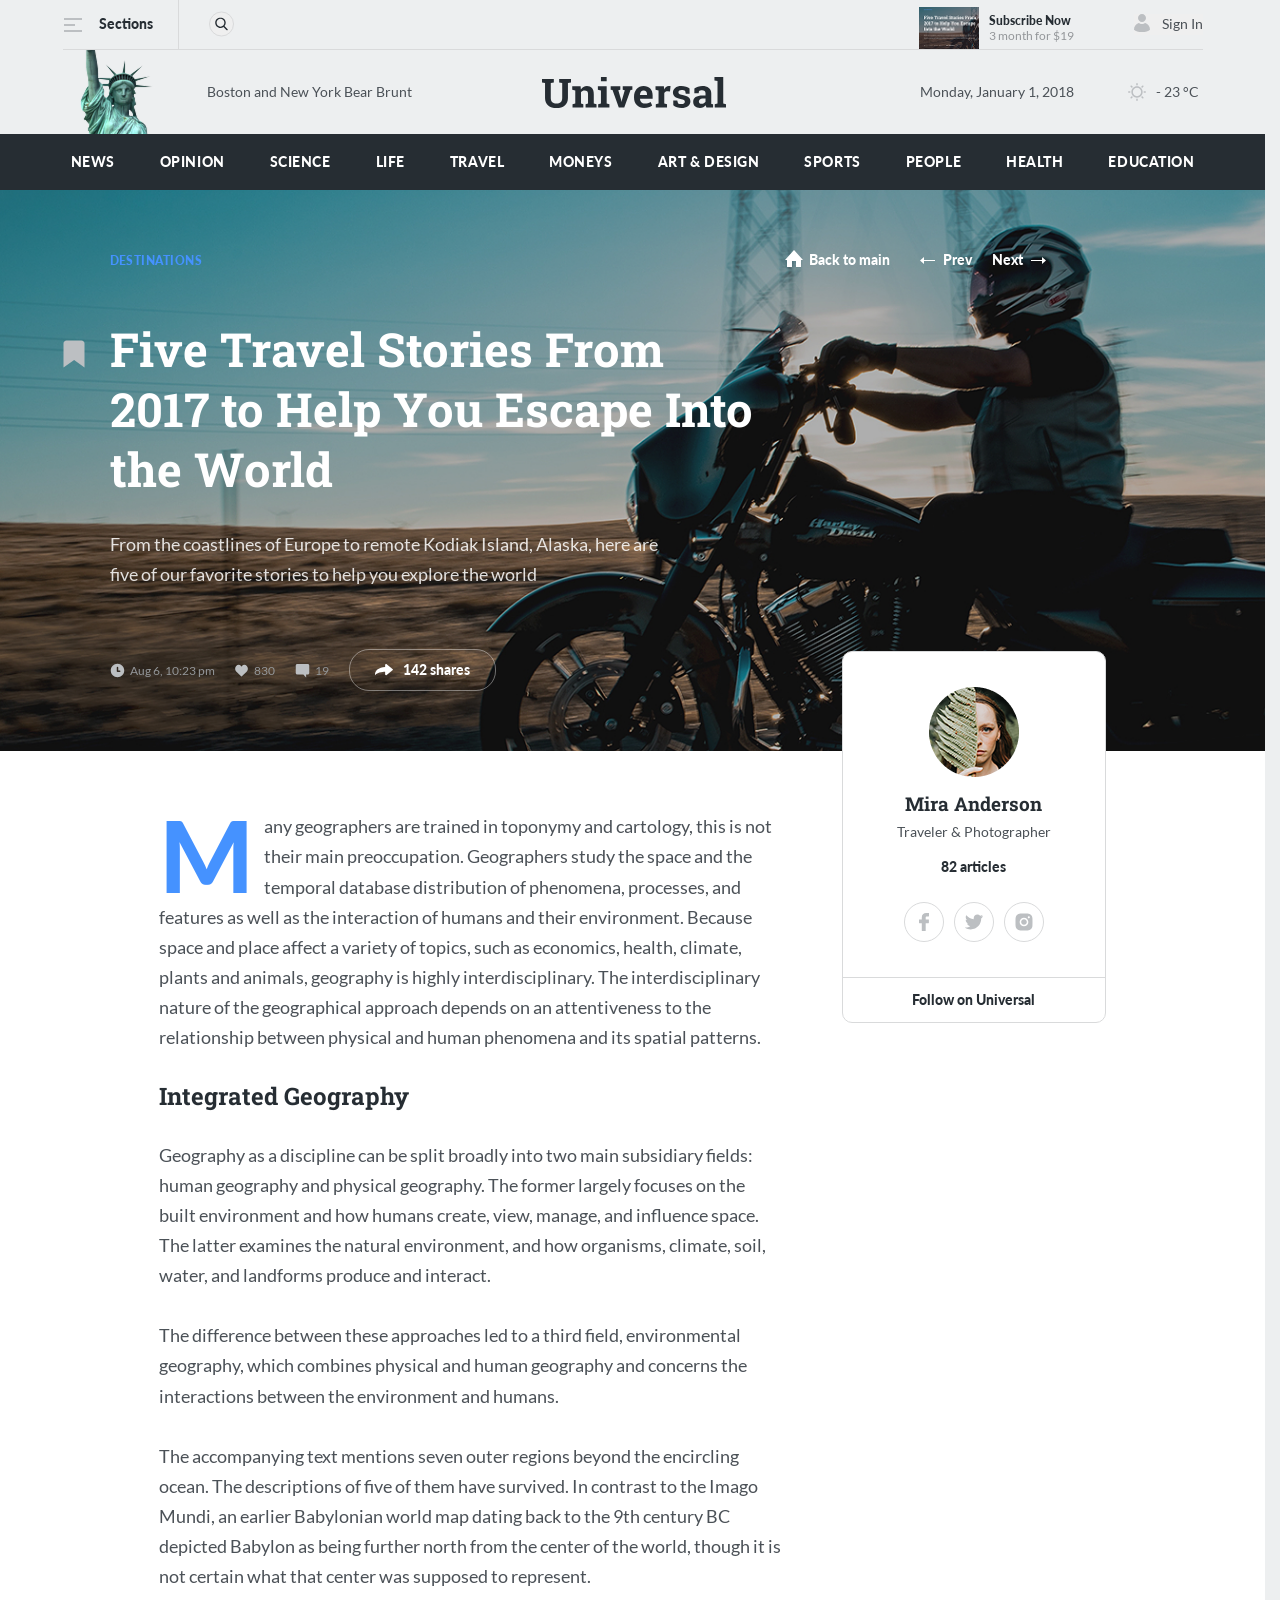
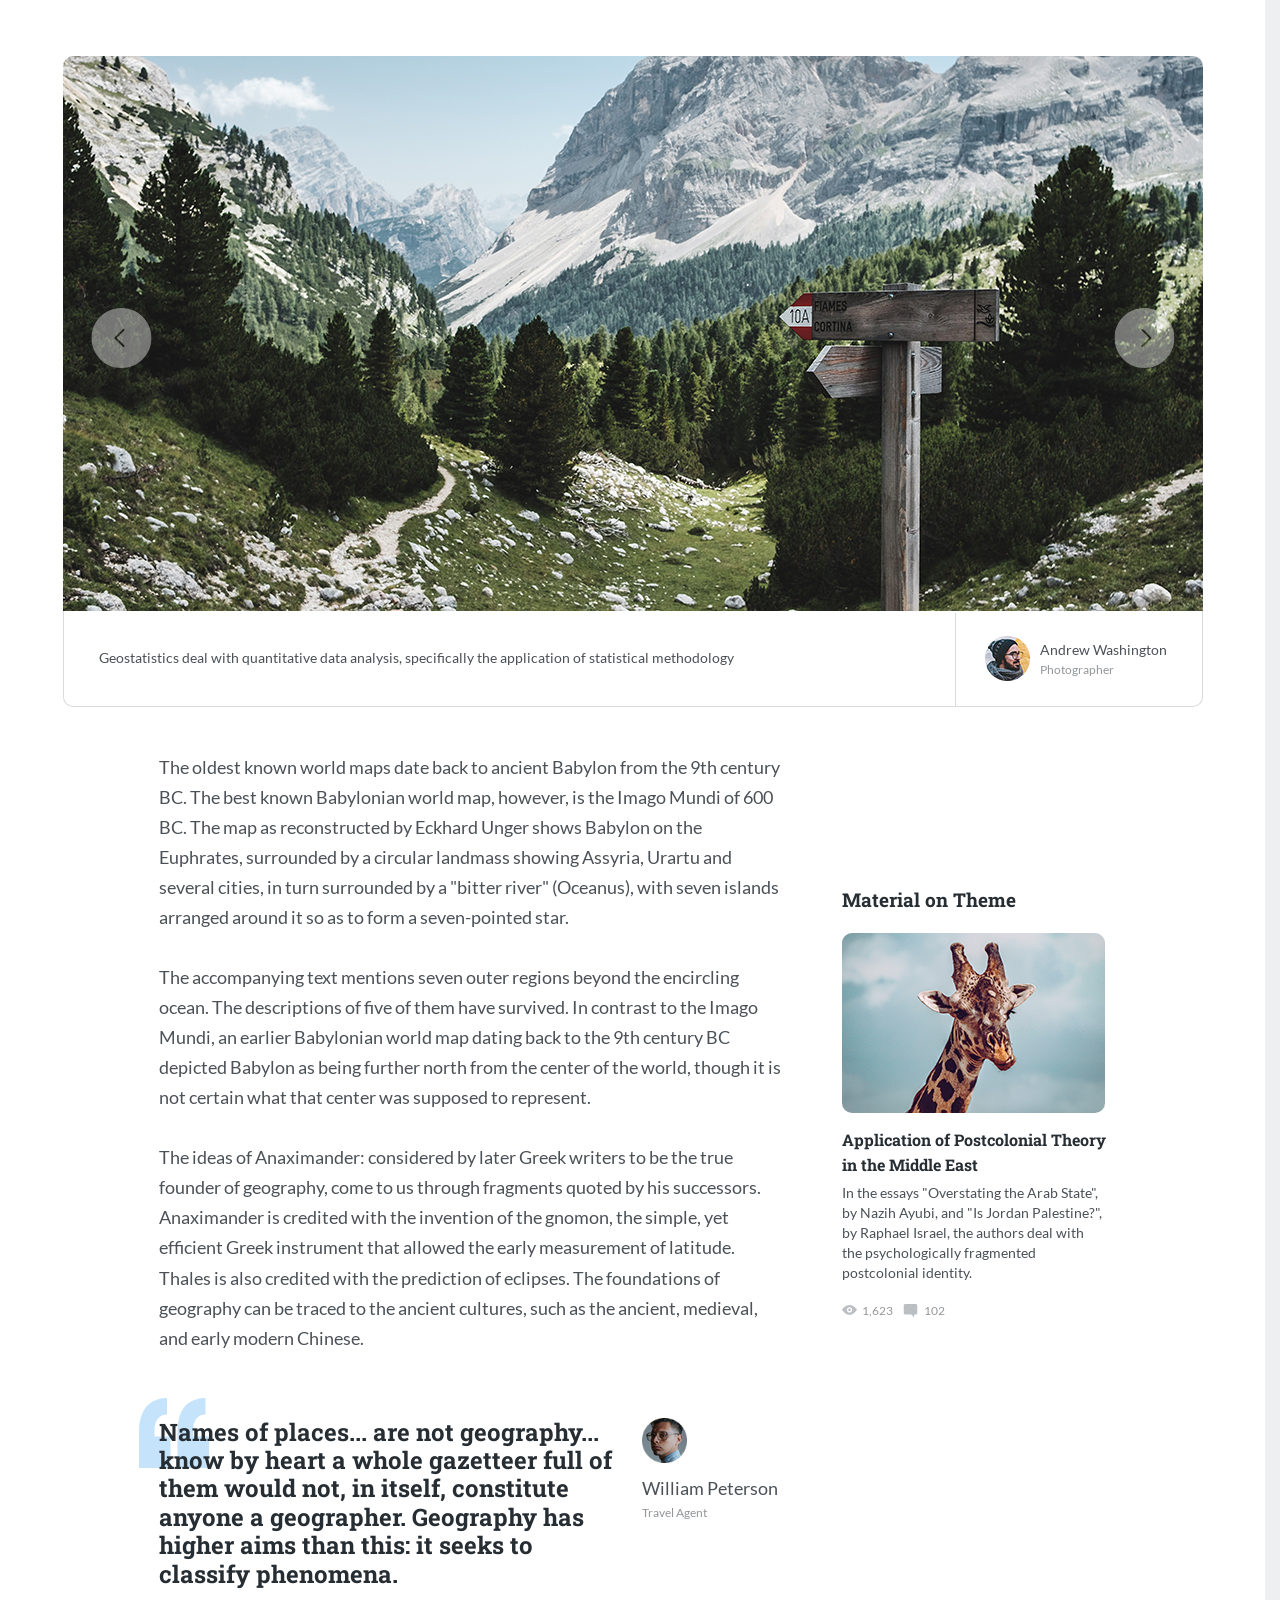
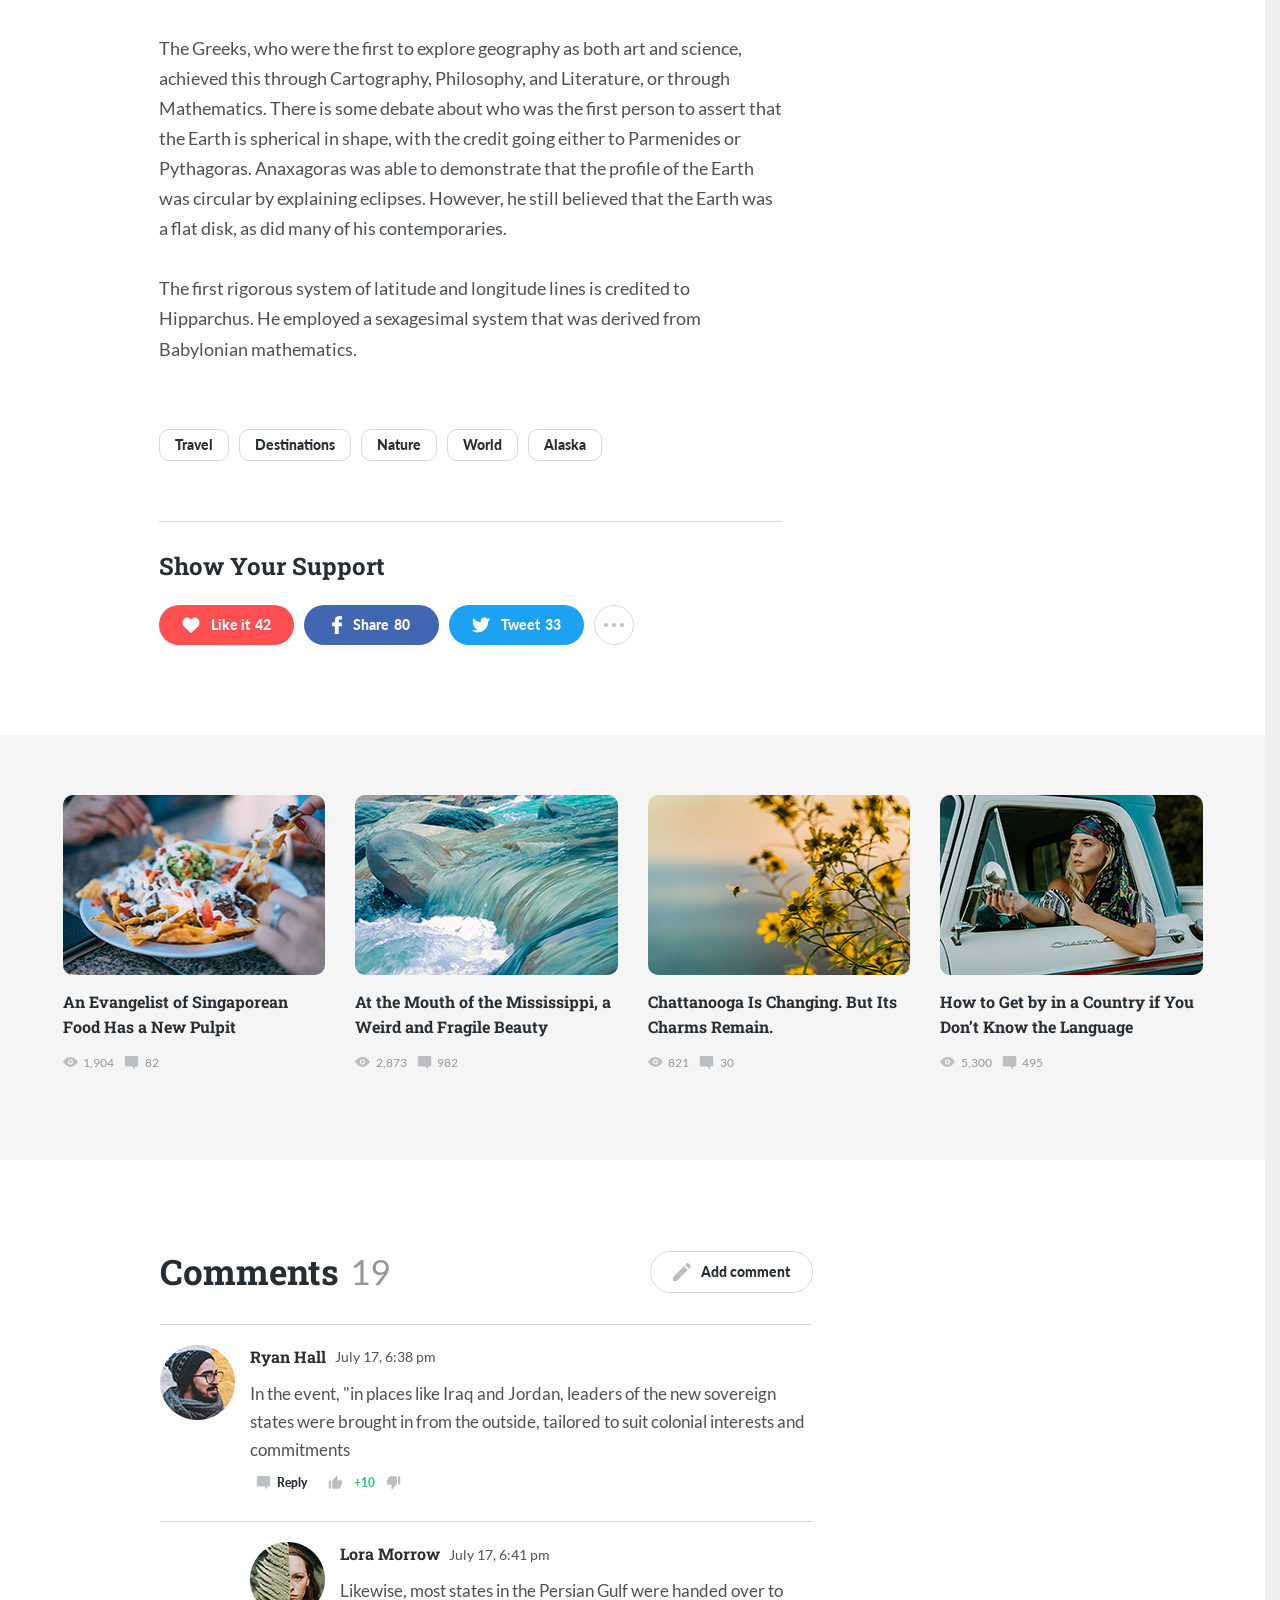
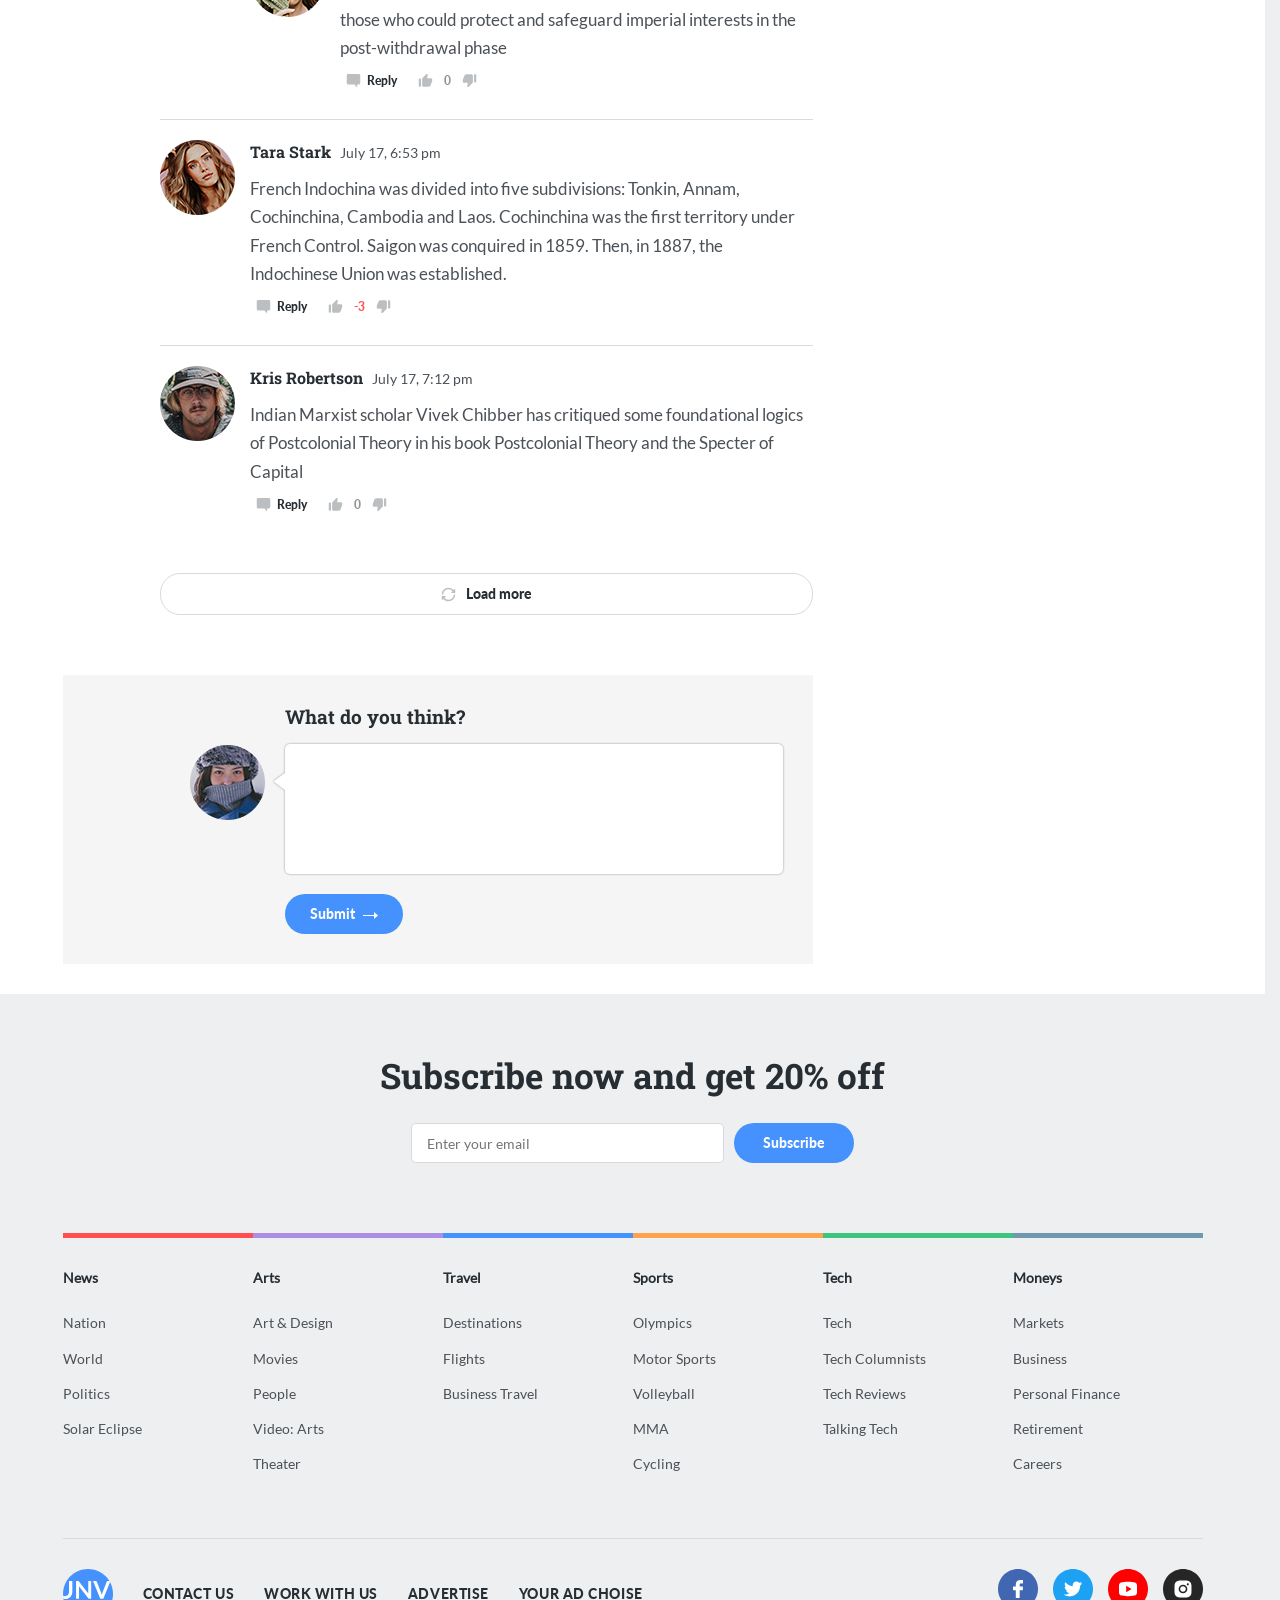
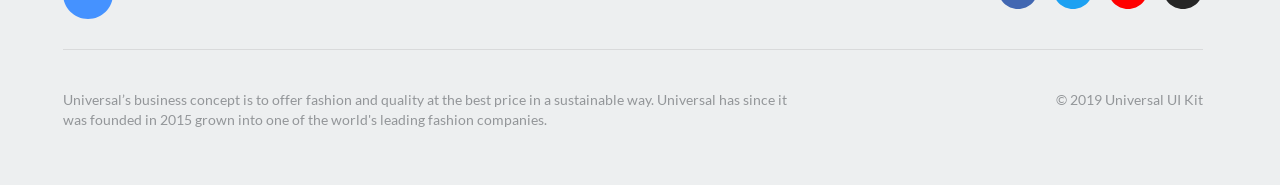
==== commit 7966e2c9: "Various project fixes" ====
--- a/travel.html
+++ b/travel.html
@@ -41,13 +41,13 @@
                             </ul>
                         </nav>
                     </div>
-                    <div class="header-top__burger-button-box">
-                        <div class="header-top__burger-button burger-button" type="button" aria-label="Open menu" title="Open menu" data-js-header-burger-button>
+                    <div class="header-top__burger-wrapper">
+                        <div class="header-top__burger burger-button" type="button" aria-label="Open menu" title="Open menu" data-js-header-burger-button>
                             <span class="burger-button__line"></span>
                             <span class="burger-button__line"></span>
                             <span class="burger-button__line"></span>
                         </div>
-                        <span class="header-top__burger-button-text">Sections</span>
+                        <span>Sections</span>
                     </div>
                     <form class="header-top__form form-search">
                         <div class="form-search__body">
--- a/css/main.css
+++ b/css/main.css
@@ -403,10 +403,7 @@
 }
 @media (width <= 47.99875rem) {
   .header-top {
-    flex-direction: column;
-    row-gap: 0.625rem;
-    height: 100%;
-    padding-top: 0.625rem;
+    padding-block: 0.625rem;
   }
 }
 .header-top__navigation {
@@ -416,8 +413,7 @@
 }
 @media (width <= 47.99875rem) {
   .header-top__navigation {
-    justify-content: space-between;
-    width: 100%;
+    column-gap: 0.625rem;
   }
 }
 .header-top__overlay {
@@ -435,7 +431,7 @@
 }
 @media (width <= 47.99875rem) {
   .header-top__overlay {
-    width: auto;
+    width: 100%;
   }
 }
 .header-top__overlay:not(.is-active) {
@@ -454,18 +450,19 @@
   color: var(--color-white);
   font-size: 1rem;
 }
-.header-top__burger-button-box {
+.header-top__burger-wrapper {
   display: flex;
   align-items: center;
   column-gap: 1rem;
   padding-right: 1.5625rem;
-}
-@media (width <= 47.99875rem) {
-  .header-top__burger-button-box {
+  height: 100%;
+}
+@media (width <= 47.99875rem) {
+  .header-top__burger-wrapper {
     padding: 0;
   }
 }
-.header-top__burger-button-text {
+.header-top__burger-wrapper span {
   font-family: var(--font-family-alternate);
   font-weight: 900;
   color: var(--color-gray-100);
@@ -485,12 +482,6 @@
   align-items: flex-end;
   column-gap: 3.75rem;
   height: 100%;
-}
-@media (width <= 47.99875rem) {
-  .header-top__entry {
-    justify-content: space-between;
-    width: 100%;
-  }
 }
 .header-top__login {
   display: flex;
@@ -520,7 +511,6 @@
   flex-direction: column;
   justify-content: space-between;
   padding: 0.1875rem 0.0625rem;
-  color: var(--color-gray-30);
   cursor: pointer;
 }
 .burger-button.is-active .burger-button__line:nth-child(1) {
@@ -538,7 +528,7 @@
 .burger-button__line {
   width: 100%;
   height: 0.125rem;
-  background-color: currentColor;
+  background-color: var(--color-gray-30);
   transition-duration: var(--transition-duration);
 }
 @media (any-hover: hover) {
@@ -558,6 +548,7 @@
 .form-search {
   display: flex;
   align-items: center;
+  height: 100%;
 }
 .form-search__body {
   position: relative;
@@ -569,6 +560,13 @@
   .form-search__body:hover {
     width: 12.5rem;
   }
+}
+@media (any-hover: hover) and (width <= 30.06125rem) {
+  .form-search__body:hover {
+    width: 9.375rem;
+  }
+}
+@media (any-hover: hover) {
   .form-search__body:hover .form-search__input {
     opacity: 1;
   }
@@ -580,6 +578,13 @@
   .form-search__body:active {
     width: 12.5rem;
   }
+}
+@media (any-hover: none) and (width <= 30.06125rem) {
+  .form-search__body:active {
+    width: 9.375rem;
+  }
+}
+@media (any-hover: none) {
   .form-search__body:active .form-search__input {
     opacity: 1;
   }
@@ -650,6 +655,11 @@
   align-items: flex-end;
   column-gap: 0.625rem;
 }
+@media (width <= 47.99875rem) {
+  .stories-link {
+    display: none;
+  }
+}
 .stories-link__image {
   border: var(--border-image);
   border-bottom: none;
@@ -1498,7 +1508,7 @@
   z-index: 10;
   top: 2.1875rem;
   left: 0;
-  background: url("/icon/quote.svg") center/contain no-repeat;
+  background: url("../icon/quote.svg") center/contain no-repeat;
 }
 .columns__title-link {
   position: relative;
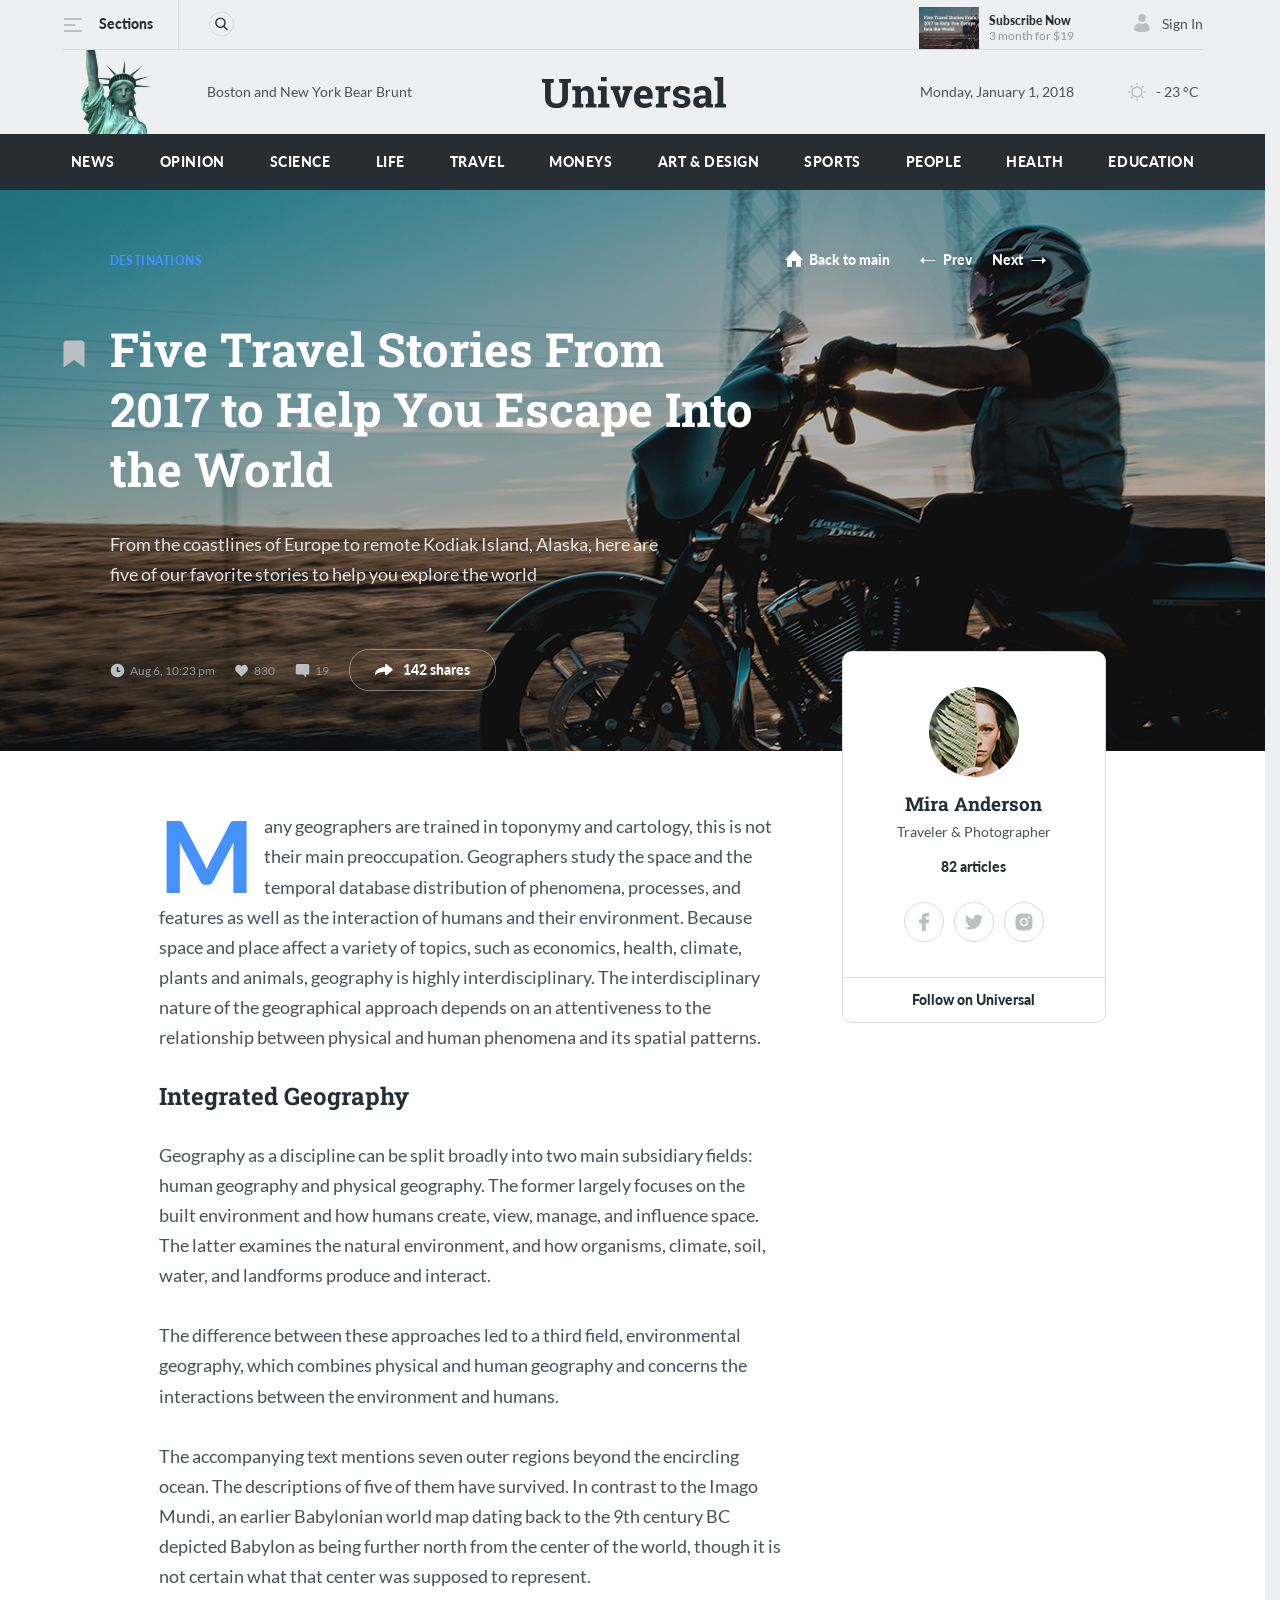
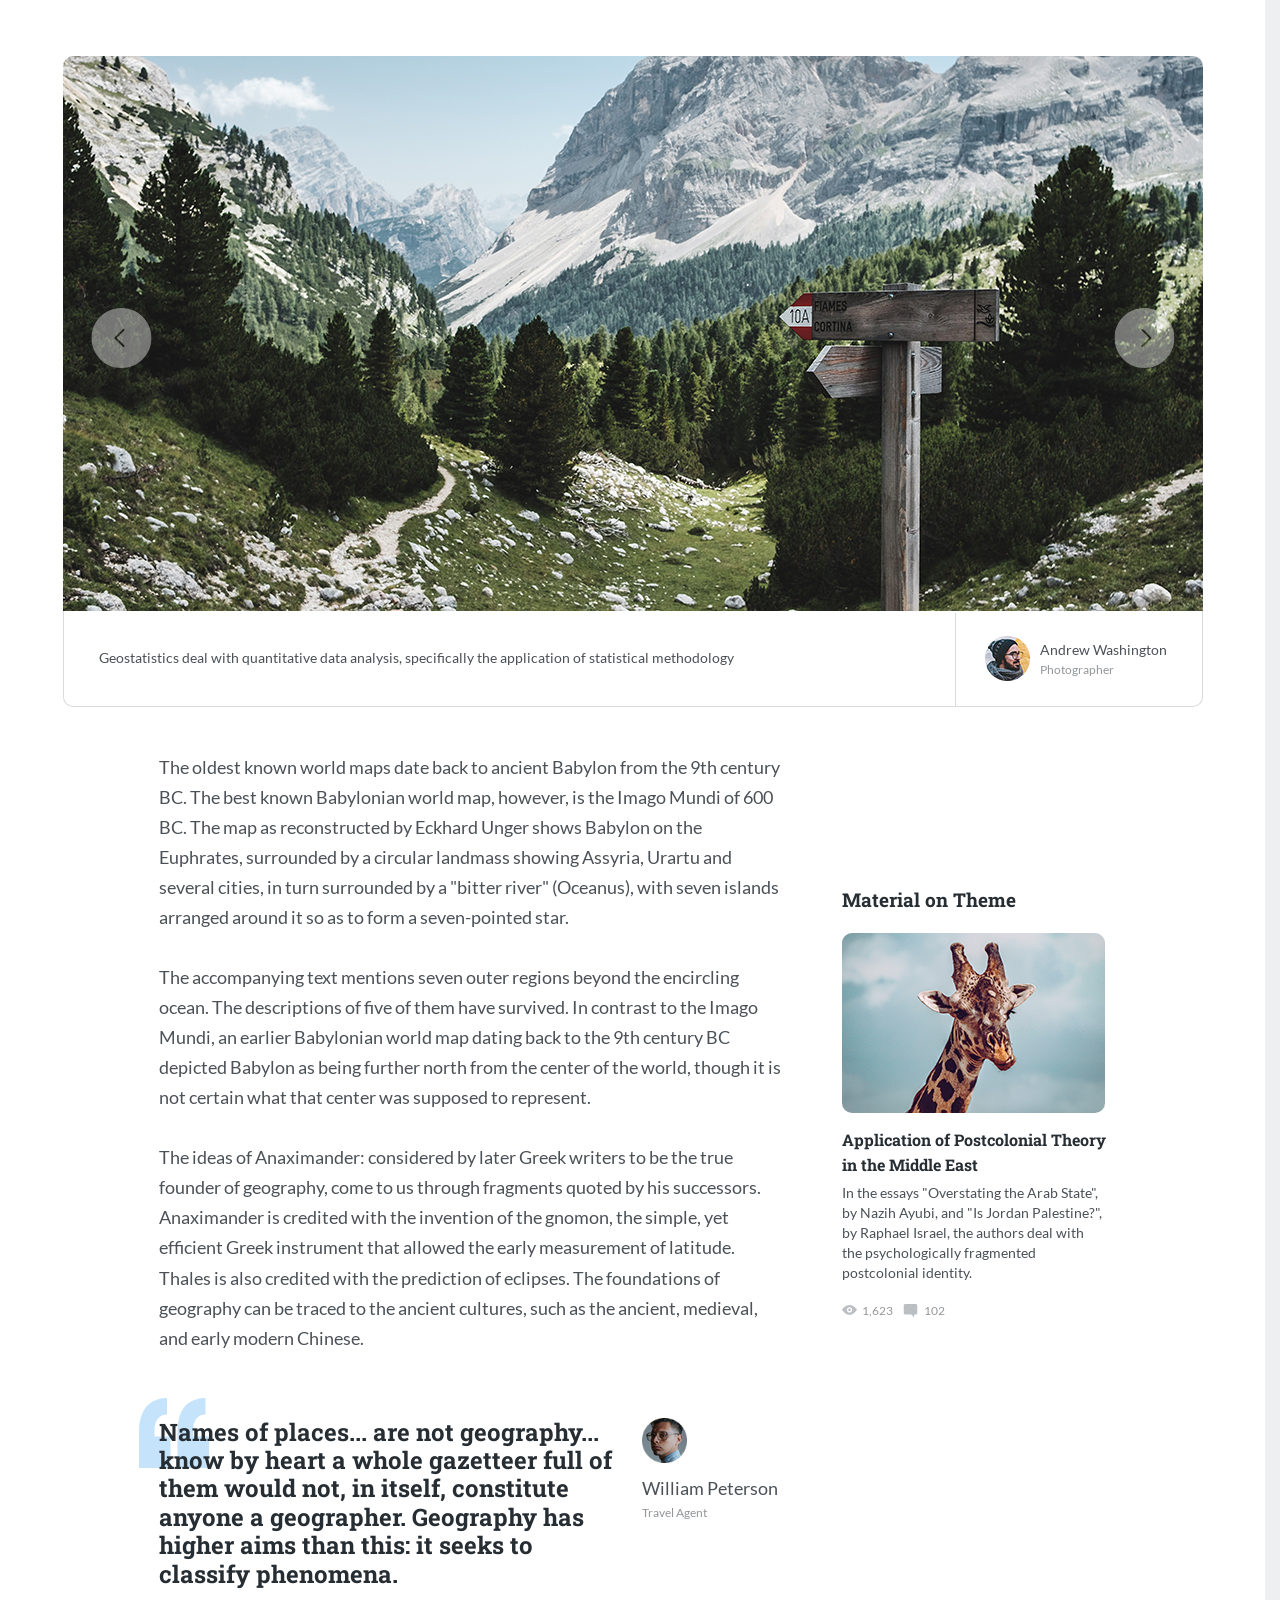
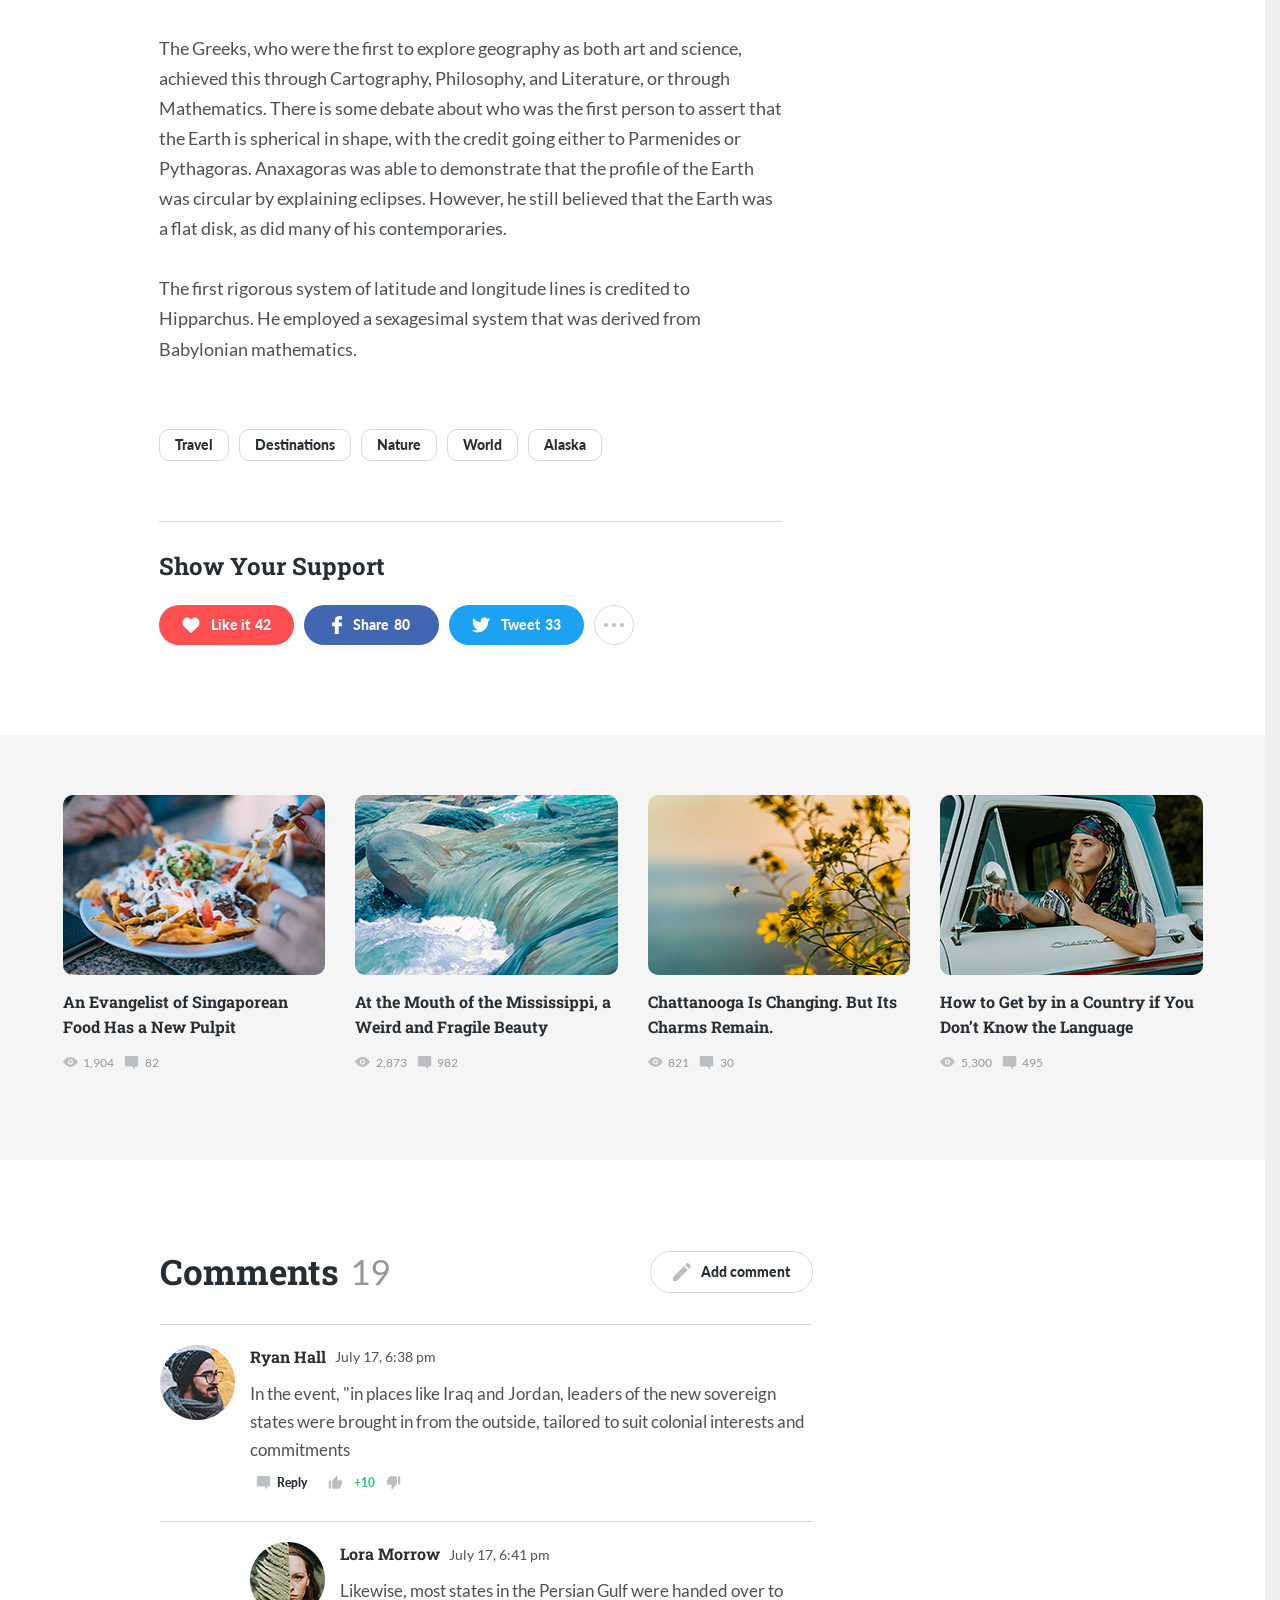
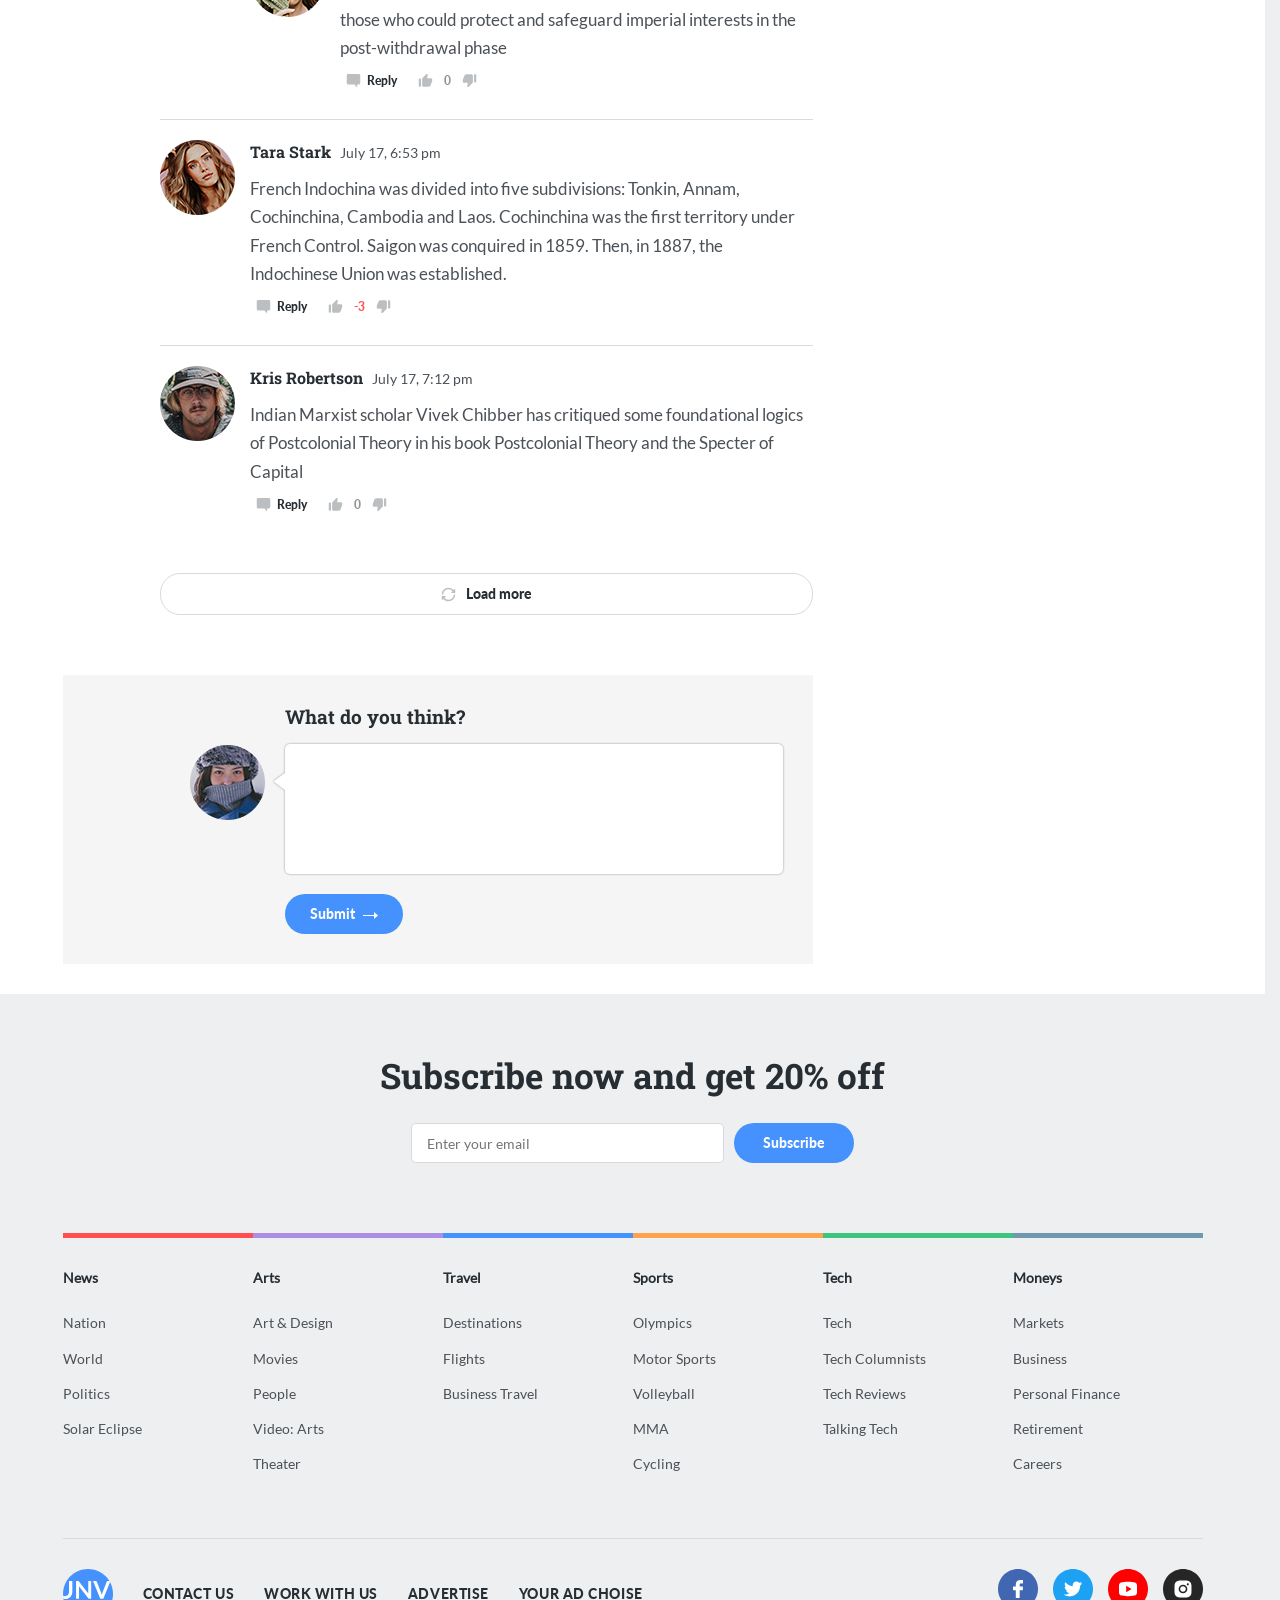
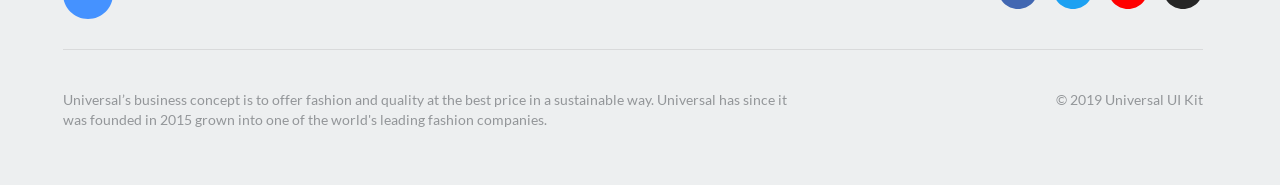
==== commit 4a2cb533: "Changes to the search form on the travel page" ====
--- a/travel.html
+++ b/travel.html
@@ -7,7 +7,7 @@
     <title>Universal | Travel</title>
     <link rel="stylesheet" href="./css/main.css">
     <link rel="stylesheet" href="https://cdn.jsdelivr.net/npm/swiper@11/swiper-bundle.min.css"/>
-    <script src="/js/main.js" type="module" defer></script>
+    <script src="./js/main.js" type="module" defer></script>
     <script src="https://cdn.jsdelivr.net/npm/swiper@11/swiper-bundle.min.js"></script>
 </head>
 <body>
@@ -49,16 +49,16 @@
                         </div>
                         <span>Sections</span>
                     </div>
-                    <form class="header-top__form form-search">
-                        <div class="form-search__body">
-                            <button class="form-search__button" type="submit" aria-label="Open search" title="Open search">
+                    <form class="header-top__form form-search" data-js-form-search>
+                        <div class="form-search__body" data-js-form-search-body>
+                            <button class="form-search__button" type="button" aria-label="Open search" title="Open search" data-js-form-search-button>
                                 <svg width="18" height="18" viewBox="0 0 18 18" fill="none" xmlns="http://www.w3.org/2000/svg">
                                     <path fill-rule="evenodd" clip-rule="evenodd" d="M17.4354 16.3951L13.146 11.9395C14.2489 10.6301 14.8532 8.98262 14.8532 7.26749C14.8532 3.26026 11.5888 0 7.57659 0C3.56433 0 0.299988 3.26026 0.299988 7.26749C0.299988 11.2747 3.56433 14.535 7.57659 14.535C9.08284 14.535 10.5182 14.0812 11.7454 13.2199L16.0674 17.7093C16.2481 17.8967 16.4911 18 16.7514 18C16.9979 18 17.2317 17.9062 17.4092 17.7355C17.7863 17.3731 17.7983 16.7721 17.4354 16.3951ZM7.57659 1.89587C10.5423 1.89587 12.9549 4.30552 12.9549 7.26749C12.9549 10.2295 10.5423 12.6391 7.57659 12.6391C4.6109 12.6391 2.19823 10.2295 2.19823 7.26749C2.19823 4.30552 4.6109 1.89587 7.57659 1.89587Z" fill="#BCBFC2"/>
                                 </svg>
                             </button>
                             <div class="form-search__cell">
                                 <label class="form-search__label visually-hidden" for="search">Search</label>
-                                <input class="form-search__input" id="search" type="text" placeholder="Search">
+                                <input class="form-search__input" id="search" type="text" placeholder="Search" data-js-form-search-input>
                             </div>
                         </div>
                     </form>
@@ -120,7 +120,7 @@
                 <div class="top__categories hero-categories hero-categories--top">
                     <ul class="hero-categories__list">
                         <li class="hero-categories__item">
-                            <a class="hero-categories__link" href="/">
+                            <a class="hero-categories__link" href="./index.html">
                                 News
                             </a>
                         </li>
@@ -140,7 +140,7 @@
                             </a>
                         </li>
                         <li class="hero-categories__item">
-                            <a class="hero-categories__link" href="./travel.html">
+                            <a class="hero-categories__link" href="/">
                                 Travel
                             </a>
                         </li>
--- a/css/main.css
+++ b/css/main.css
@@ -490,6 +490,7 @@
   border: none;
   padding: 0;
   color: var(--color-gray-85);
+  background-color: transparent;
 }
 @media (any-hover: hover) {
   .header-top__login:hover svg path {
@@ -556,41 +557,16 @@
   width: 2.5rem;
   transition: width 0.3s ease-in-out;
 }
-@media (any-hover: hover) {
-  .form-search__body:hover {
-    width: 12.5rem;
-  }
-}
-@media (any-hover: hover) and (width <= 30.06125rem) {
-  .form-search__body:hover {
+.form-search__body.is-active {
+  width: 12.5rem;
+}
+@media (width <= 30.06125rem) {
+  .form-search__body.is-active {
     width: 9.375rem;
   }
 }
-@media (any-hover: hover) {
-  .form-search__body:hover .form-search__input {
-    opacity: 1;
-  }
-  .form-search__body:hover .form-search__button {
-    transform: translateY(-50%) rotate(360deg);
-  }
-}
-@media (any-hover: none) {
-  .form-search__body:active {
-    width: 12.5rem;
-  }
-}
-@media (any-hover: none) and (width <= 30.06125rem) {
-  .form-search__body:active {
-    width: 9.375rem;
-  }
-}
-@media (any-hover: none) {
-  .form-search__body:active .form-search__input {
-    opacity: 1;
-  }
-  .form-search__body:active .form-search__button {
-    transform: translateY(-50%) rotate(360deg);
-  }
+.form-search__body.is-active .form-search__button {
+  transform: translateY(-50%) rotate(360deg);
 }
 .form-search__button {
   position: absolute;
@@ -608,6 +584,7 @@
   border-radius: 50%;
   transition: transform 0.3s ease;
   z-index: 50;
+  background-color: var(--color-bg);
 }
 @media (width <= 47.99875rem) {
   .form-search__button {
@@ -643,6 +620,9 @@
     padding-right: 2.5rem;
   }
 }
+.form-search__input.is-active {
+  opacity: 1;
+}
 .form-search__input:focus {
   outline: none;
 }
@@ -1637,25 +1617,25 @@
   height: 3.125rem;
 }
 .notes-aside__item:nth-child(1)::after {
-  background: url("/icon/numbers/1.svg") center/contain no-repeat;
+  background: url("../icon/numbers/1.svg") center/contain no-repeat;
 }
 .notes-aside__item:nth-child(2)::after {
-  background: url("/icon/numbers/2.svg") center/contain no-repeat;
+  background: url("../icon/numbers/2.svg") center/contain no-repeat;
 }
 .notes-aside__item:nth-child(3)::after {
-  background: url("/icon/numbers/3.svg") center/contain no-repeat;
+  background: url("../icon/numbers/3.svg") center/contain no-repeat;
 }
 .notes-aside__item:nth-child(4)::after {
-  background: url("/icon/numbers/4.svg") center/contain no-repeat;
+  background: url("../icon/numbers/4.svg") center/contain no-repeat;
 }
 .notes-aside__item:nth-child(5)::after {
-  background: url("/icon/numbers/5.svg") center/contain no-repeat;
+  background: url("../icon/numbers/5.svg") center/contain no-repeat;
 }
 .notes-aside__item:nth-child(6)::after {
-  background: url("/icon/numbers/6.svg") center/contain no-repeat;
+  background: url("../icon/numbers/6.svg") center/contain no-repeat;
 }
 .notes-aside__item:nth-child(7)::after {
-  background: url("/icon/numbers/7.svg") center/contain no-repeat;
+  background: url("../icon/numbers/7.svg") center/contain no-repeat;
 }
 .notes-aside__item:not(:last-child) {
   border-bottom: var(--border);
@@ -2754,6 +2734,11 @@
   max-width: 46.875rem;
   padding-left: 6.0625rem;
   background-color: var(--color-gray-05);
+}
+@media (width <= 47.99875rem) {
+  .comments-form {
+    background-color: transparent;
+  }
 }
 @media (width <= 47.99875rem) {
   .comments-form {
